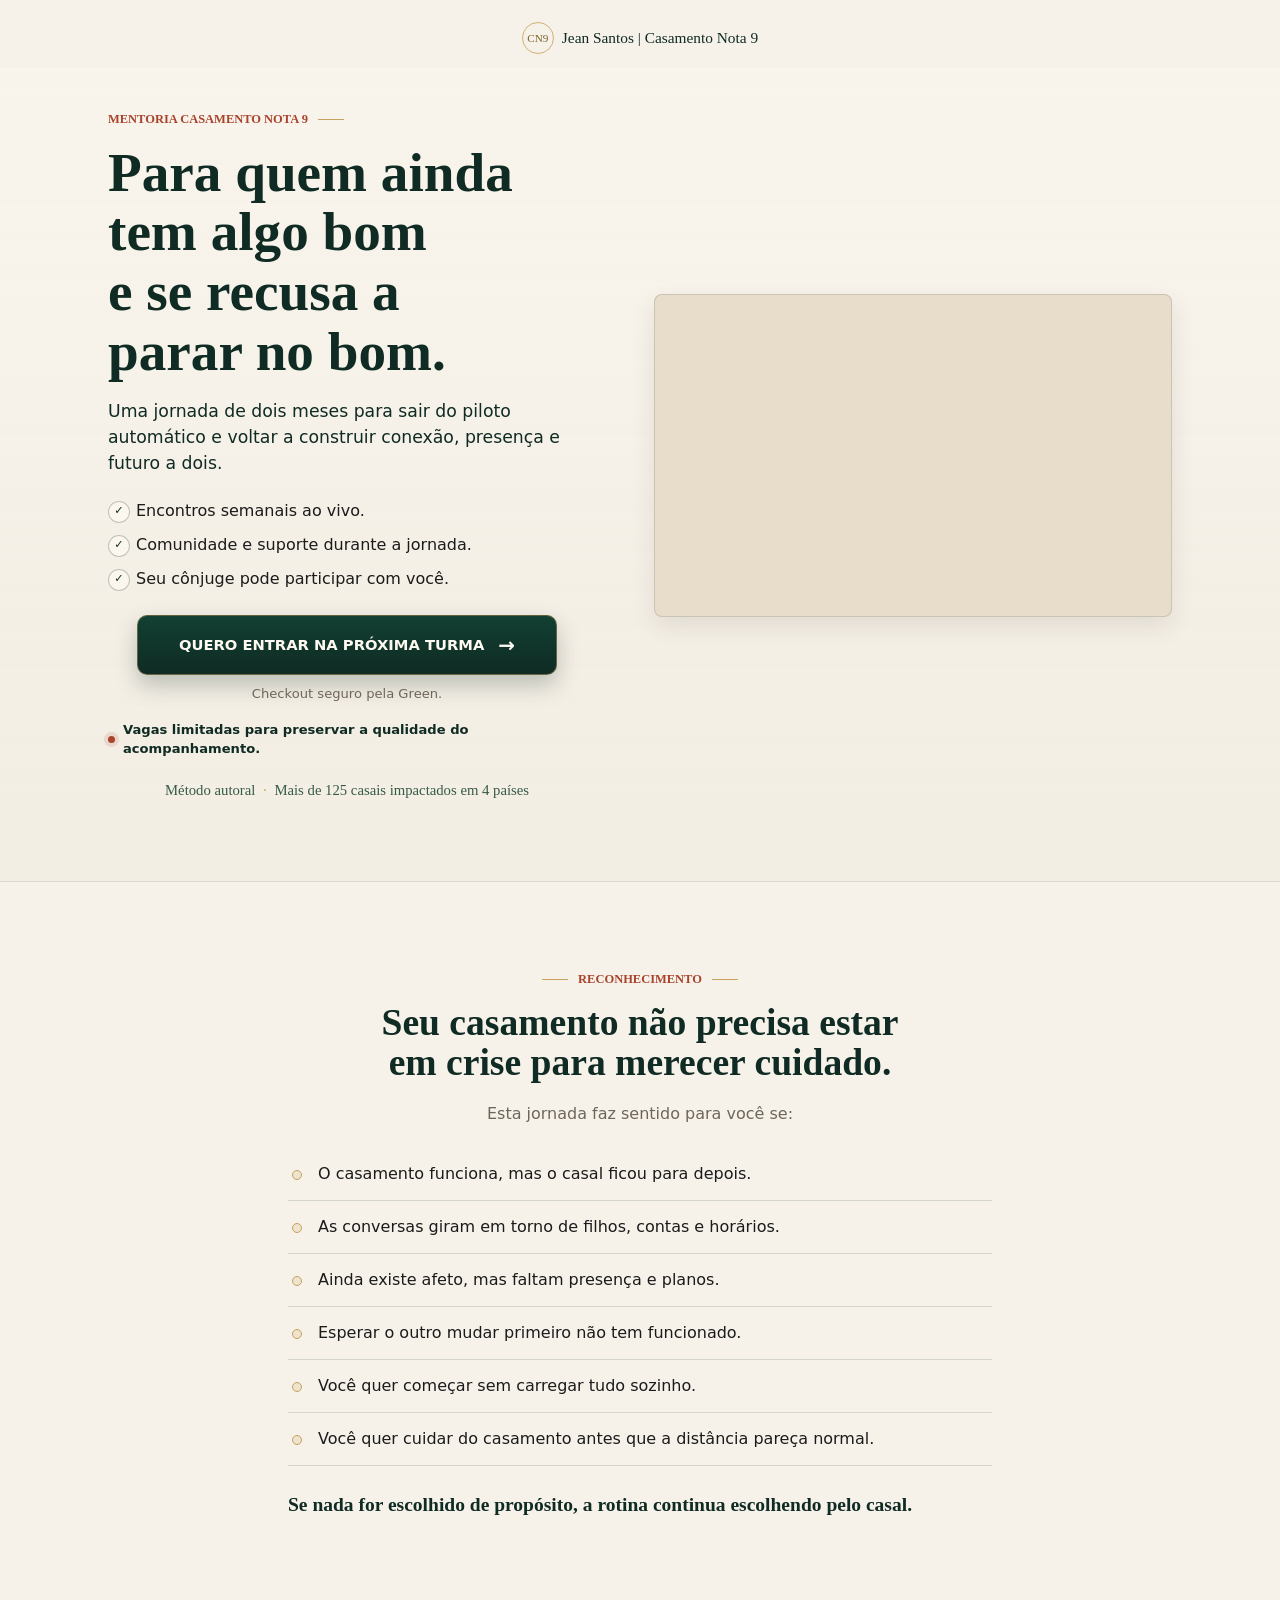
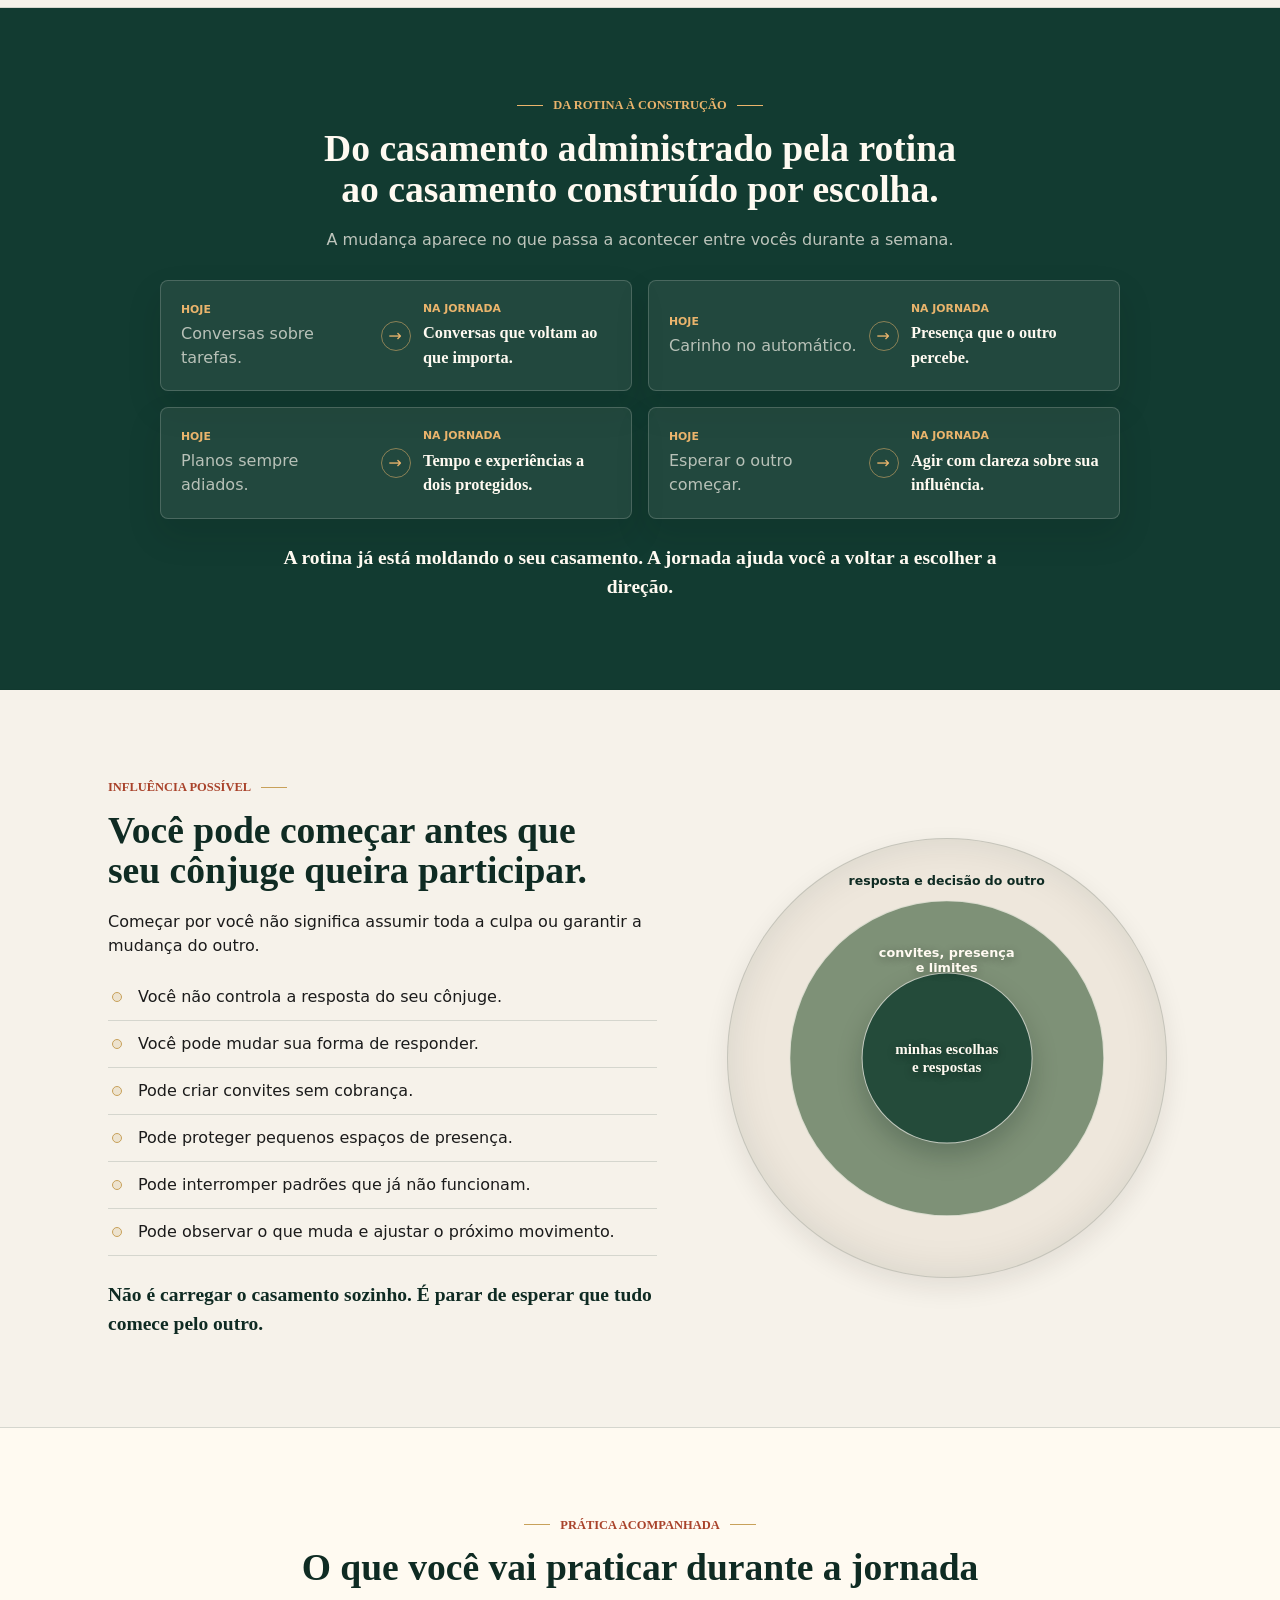
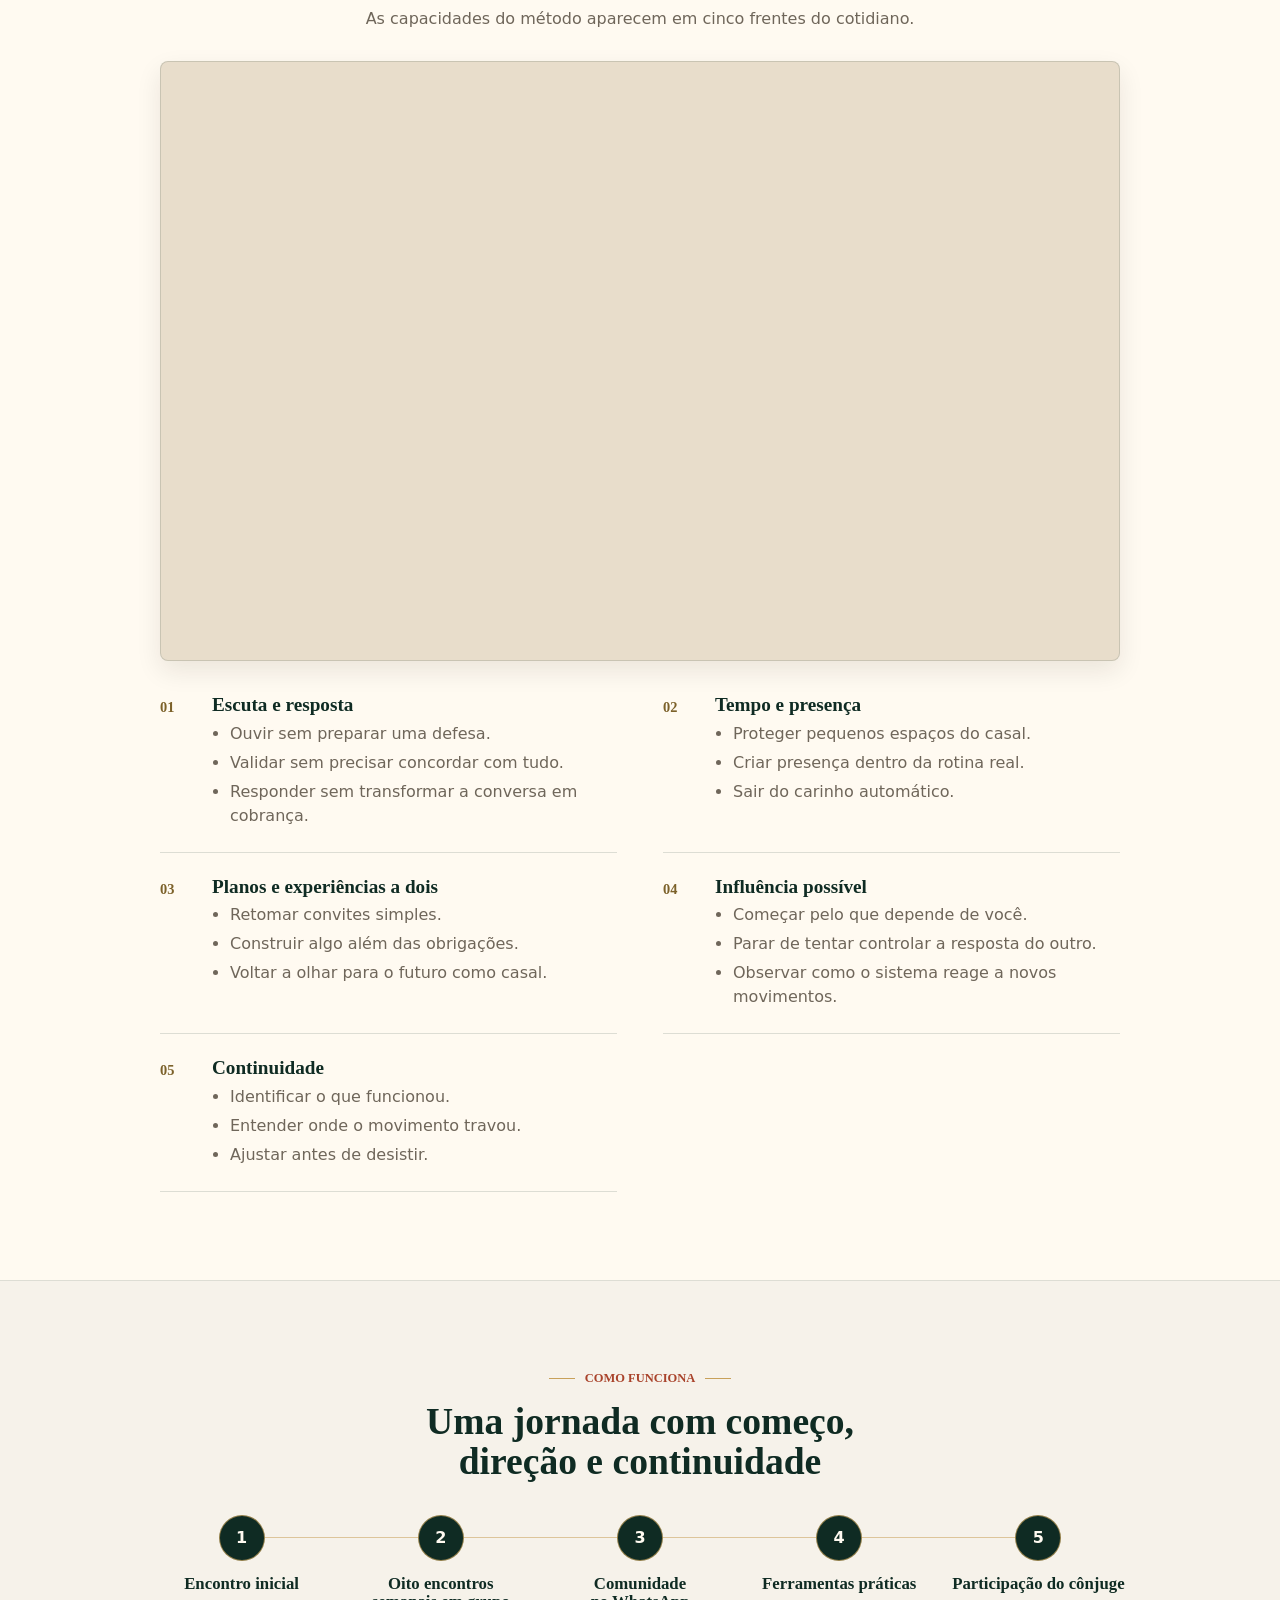
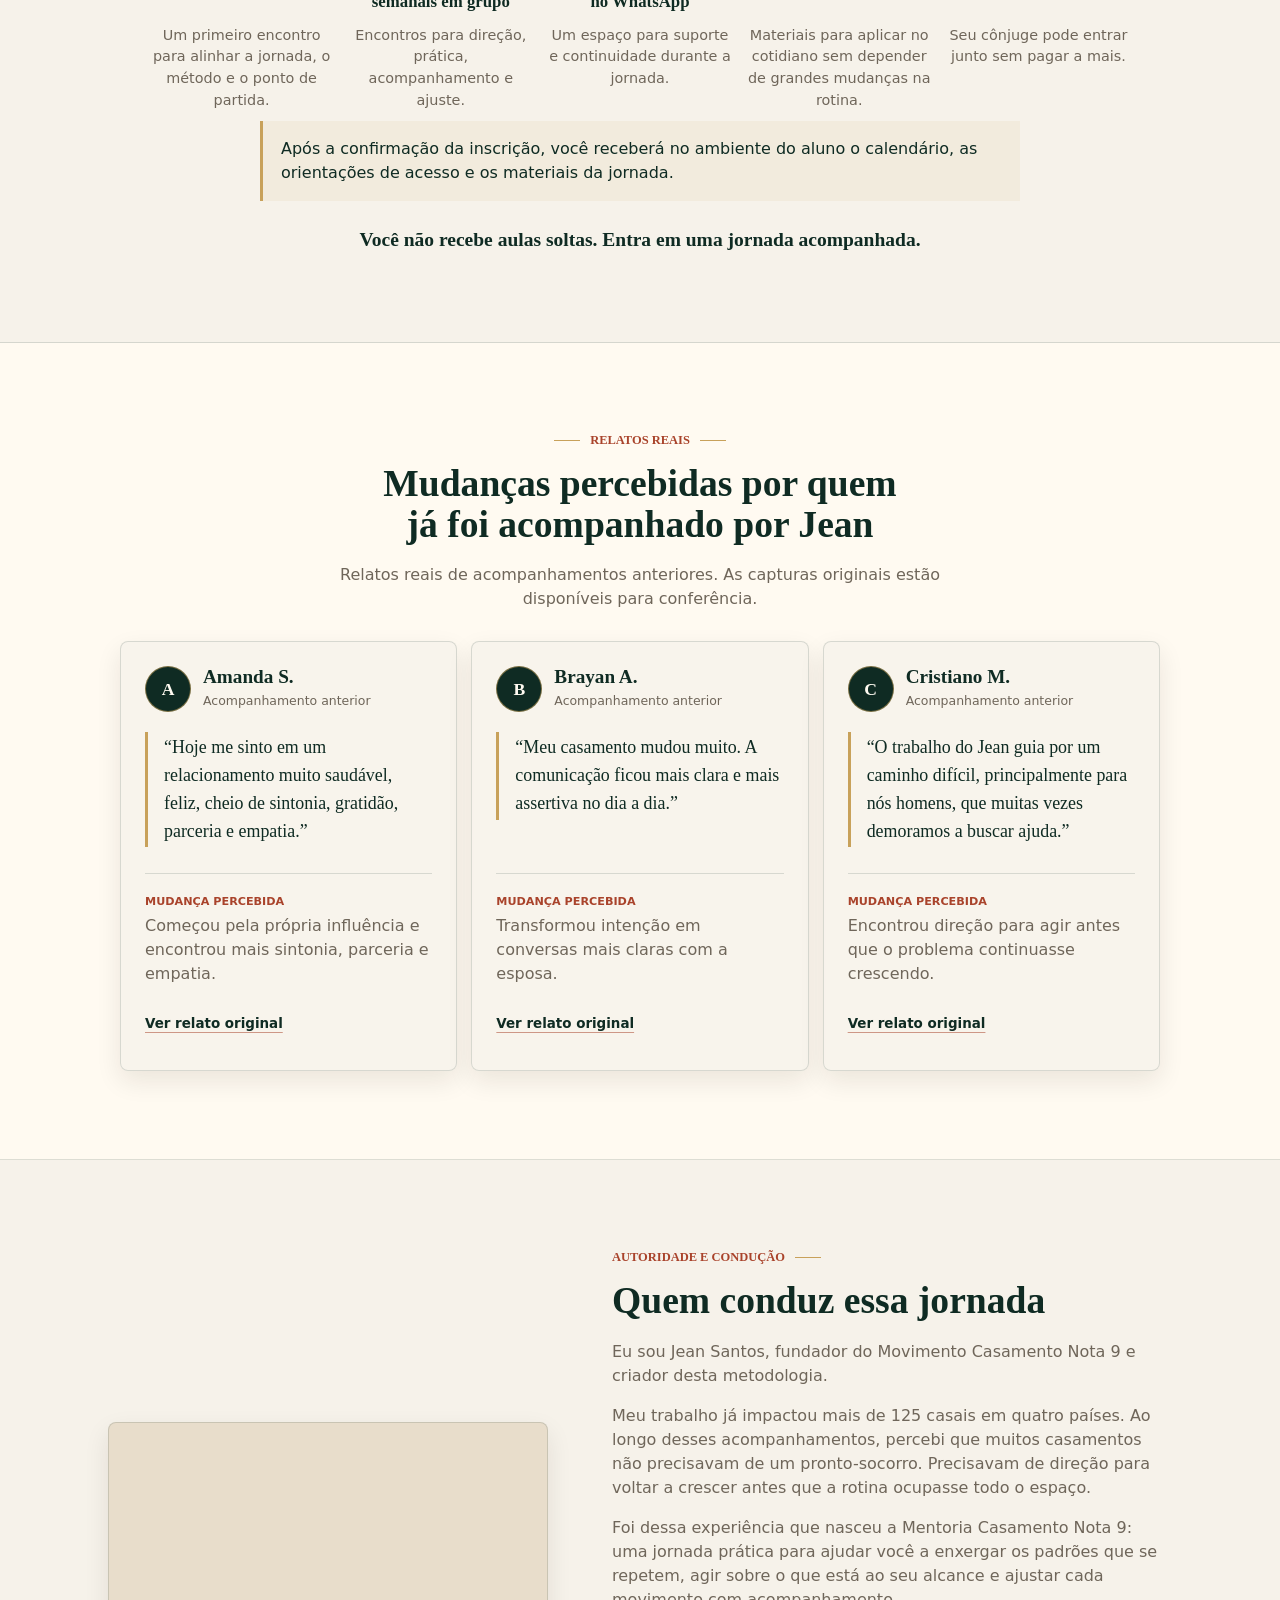
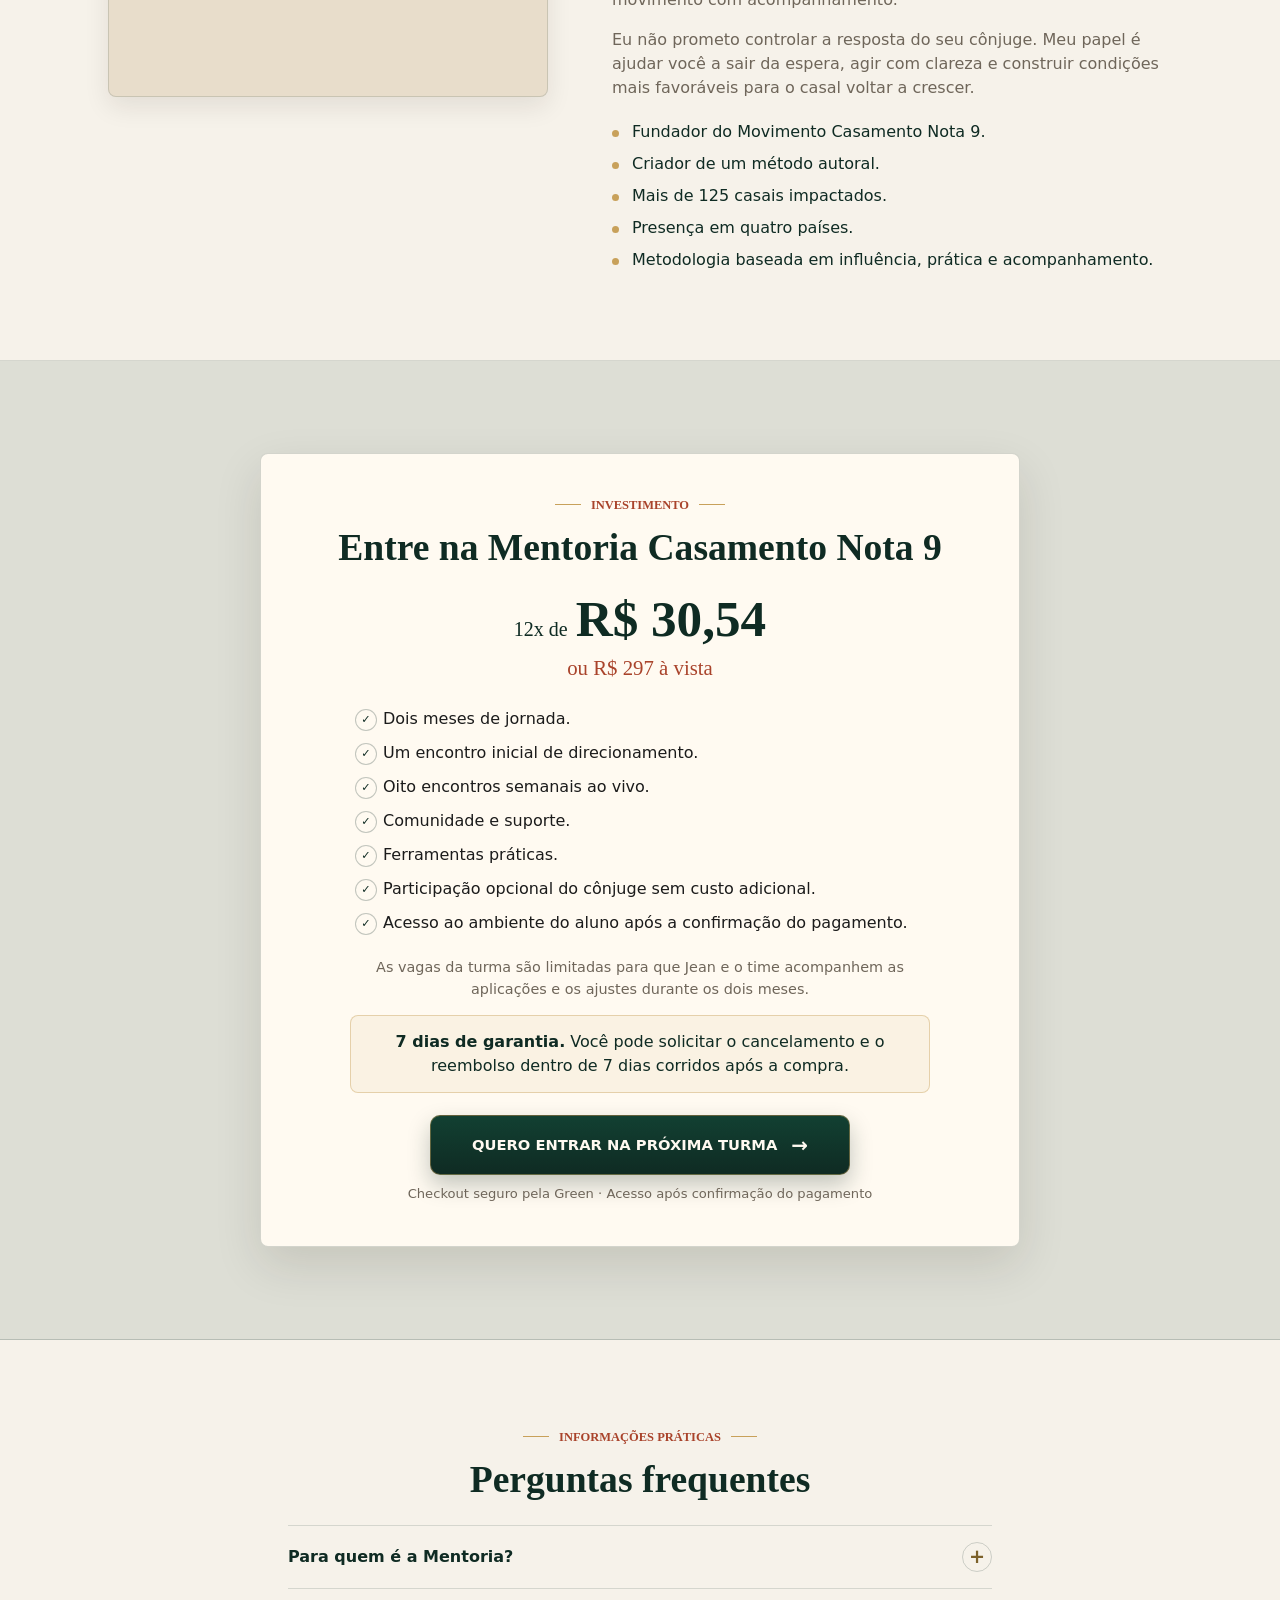
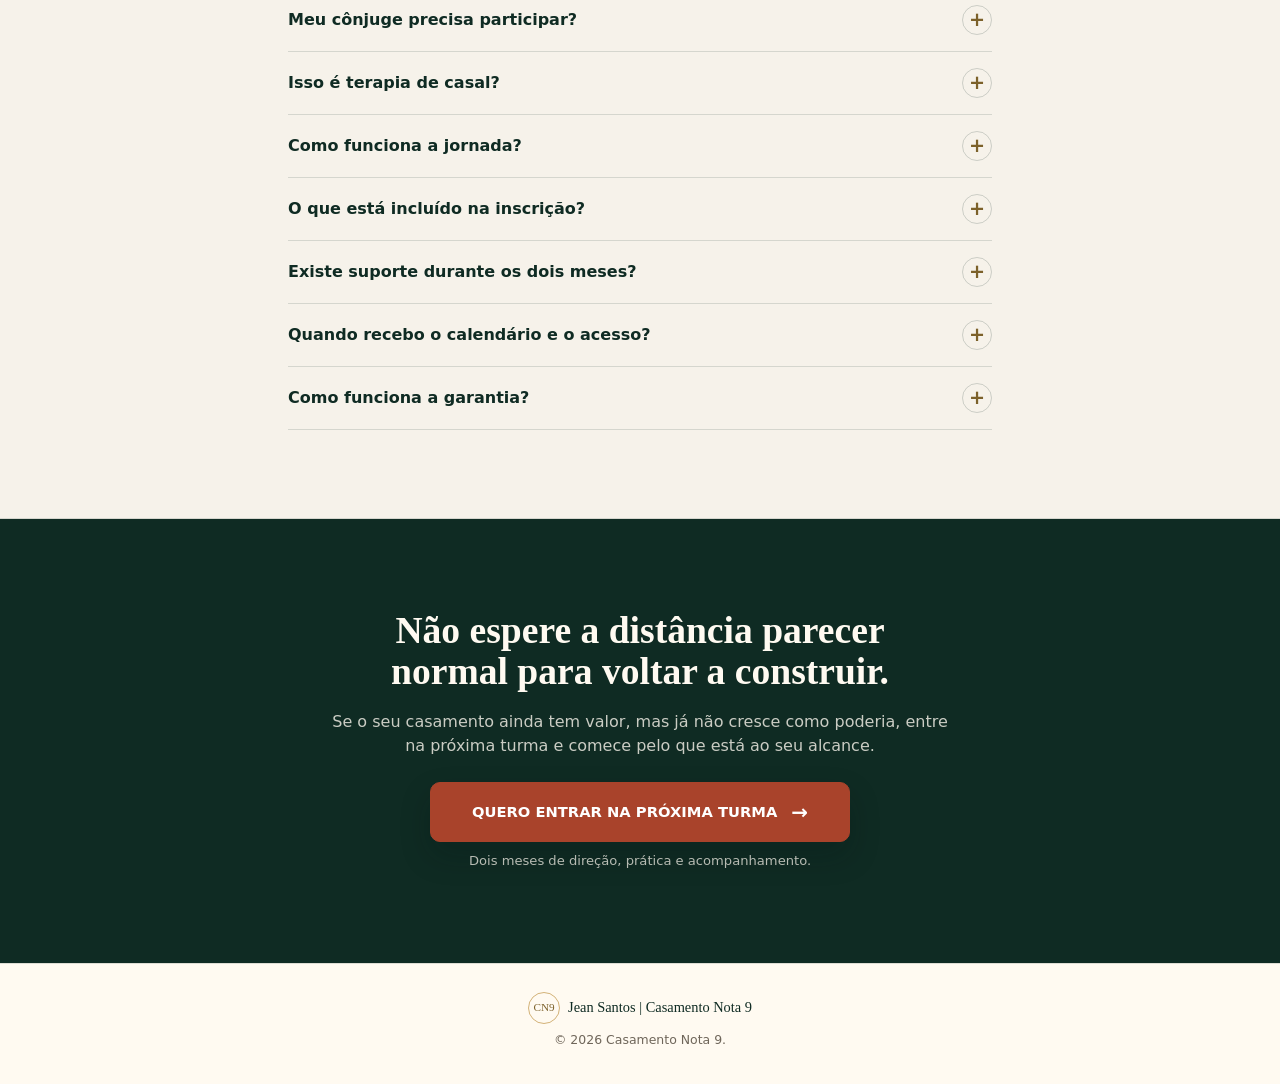
==== mentoria-em-grupo/index.html @ de90171c "feat: publish group mentoring funnel" ====
<!doctype html>
<html lang="pt-BR">
  <head>
    <meta charset="utf-8">
    <meta name="viewport" content="width=device-width, initial-scale=1">
    <meta name="description" content="Uma jornada de dois meses com encontros semanais, comunidade, suporte e ferramentas para casais que se recusam a parar no bom.">
    <meta name="theme-color" content="#f6f2ea">
    <link rel="canonical" href="https://casamentonota9.vercel.app/mentoria-em-grupo">
    <meta property="og:type" content="website">
    <meta property="og:locale" content="pt_BR">
    <meta property="og:site_name" content="Casamento Nota 9">
    <meta property="og:title" content="Mentoria Casamento Nota 9 | Jean Santos">
    <meta property="og:description" content="Uma jornada de dois meses com encontros semanais, comunidade, suporte e ferramentas para casais que se recusam a parar no bom.">
    <meta property="og:url" content="https://casamentonota9.vercel.app/mentoria-em-grupo">
    <meta property="og:image" content="https://casamentonota9.vercel.app/quiz/assets/images/journey-method-desktop.jpg">
    <meta property="og:image:width" content="1280">
    <meta property="og:image:height" content="800">
    <meta property="og:image:alt" content="Casal planejando novos passos para a vida a dois.">
    <title>Mentoria Casamento Nota 9 | Jean Santos</title>
    <link rel="icon" href="/quiz/assets/icons/favicon.svg?v=20260721-1" type="image/svg+xml">
    <link rel="preload" href="/quiz/assets/images/journey-method-mobile.jpg" as="image" media="(max-width: 719px)" fetchpriority="high">
    <link rel="preload" href="/quiz/assets/images/journey-method-desktop.jpg" as="image" media="(min-width: 720px)" fetchpriority="high">
    <link rel="stylesheet" href="/quiz/assets/css/styles.css?v=20260721-1">
    <link rel="stylesheet" href="/mentoria-em-grupo/assets/css/styles.css?v=20260723-1">
  </head>
  <body class="mentoring-page-body">
    <header class="mg-header" aria-label="Identidade Casamento Nota 9">
      <div class="brand-header mg-brand">
        <span class="brand-mark" aria-hidden="true">CN9</span>
        <span>Jean Santos | Casamento Nota 9</span>
      </div>
    </header>

    <main>
      <section class="mg-hero" aria-labelledby="mentoring-title" data-mentoring-section="hero" data-section-order="1">
        <div class="mg-container mg-hero-grid">
          <div class="mg-hero-copy">
            <p class="mg-kicker">Mentoria Casamento Nota 9</p>
            <h1 id="mentoring-title">Para quem ainda tem algo bom e se recusa a parar no bom.</h1>
            <p class="mg-lead">Uma jornada de dois meses para sair do piloto automático e voltar a construir conexão, presença e futuro a dois.</p>
            <ul class="mg-check-list mg-hero-points">
              <li>Encontros semanais ao vivo.</li>
              <li>Comunidade e suporte durante a jornada.</li>
              <li>Seu cônjuge pode participar com você.</li>
            </ul>
            <div class="mg-cta-wrap">
              <a class="button button-primary mg-cta" data-checkout-position="hero" href="https://payfast.greenn.com.br/78038">
                <span>QUERO ENTRAR NA PRÓXIMA TURMA</span>
                <span aria-hidden="true">&rarr;</span>
              </a>
              <p class="mg-microcopy">Checkout seguro pela Green.</p>
            </div>
            <p class="mg-availability"><span aria-hidden="true"></span>Vagas limitadas para preservar a qualidade do acompanhamento.</p>
            <p class="mg-proof-line">Método autoral <span aria-hidden="true">·</span> Mais de 125 casais impactados em 4 países</p>
          </div>

          <picture class="mg-hero-media">
            <source media="(min-width: 720px)" srcset="/quiz/assets/images/journey-method-desktop.jpg">
            <img src="/quiz/assets/images/journey-method-mobile.jpg" alt="Casal planejando novos passos e construindo projetos para a vida a dois." width="800" height="1000" loading="eager" decoding="async" fetchpriority="high">
          </picture>
        </div>
      </section>

      <section class="mg-band" aria-labelledby="recognition-title" data-mentoring-section="reconhecimento" data-section-order="2">
        <div class="mg-container mg-reading-column">
          <p class="mg-kicker">Reconhecimento</p>
          <h2 id="recognition-title">Seu casamento não precisa estar em crise para merecer cuidado.</h2>
          <p class="mg-intro">Esta jornada faz sentido para você se:</p>
          <ul class="mg-editorial-list">
            <li>O casamento funciona, mas o casal ficou para depois.</li>
            <li>As conversas giram em torno de filhos, contas e horários.</li>
            <li>Ainda existe afeto, mas faltam presença e planos.</li>
            <li>Esperar o outro mudar primeiro não tem funcionado.</li>
            <li>Você quer começar sem carregar tudo sozinho.</li>
            <li>Você quer cuidar do casamento antes que a distância pareça normal.</li>
          </ul>
          <p class="mg-closing-line">Se nada for escolhido de propósito, a rotina continua escolhendo pelo casal.</p>
        </div>
      </section>

      <section class="mg-band mg-transformation" aria-labelledby="transformation-title" data-mentoring-section="movimento" data-section-order="3">
        <div class="mg-container">
          <p class="mg-kicker">Da rotina à construção</p>
          <h2 id="transformation-title">Do casamento administrado pela rotina ao casamento construído por escolha.</h2>
          <p class="mg-section-intro">A mudança aparece no que passa a acontecer entre vocês durante a semana.</p>
          <div class="mg-shifts" aria-label="Mudanças trabalhadas durante a mentoria">
            <article class="mg-shift">
              <div class="mg-shift-from"><span>Hoje</span><p>Conversas sobre tarefas.</p></div>
              <span class="mg-shift-arrow" aria-hidden="true">&darr;</span>
              <div class="mg-shift-to"><span>Na jornada</span><p>Conversas que voltam ao que importa.</p></div>
            </article>
            <article class="mg-shift">
              <div class="mg-shift-from"><span>Hoje</span><p>Carinho no automático.</p></div>
              <span class="mg-shift-arrow" aria-hidden="true">&darr;</span>
              <div class="mg-shift-to"><span>Na jornada</span><p>Presença que o outro percebe.</p></div>
            </article>
            <article class="mg-shift">
              <div class="mg-shift-from"><span>Hoje</span><p>Planos sempre adiados.</p></div>
              <span class="mg-shift-arrow" aria-hidden="true">&darr;</span>
              <div class="mg-shift-to"><span>Na jornada</span><p>Tempo e experiências a dois protegidos.</p></div>
            </article>
            <article class="mg-shift">
              <div class="mg-shift-from"><span>Hoje</span><p>Esperar o outro começar.</p></div>
              <span class="mg-shift-arrow" aria-hidden="true">&darr;</span>
              <div class="mg-shift-to"><span>Na jornada</span><p>Agir com clareza sobre sua influência.</p></div>
            </article>
          </div>
          <p class="mg-closing-line mg-centered-line">A rotina já está moldando o seu casamento. A jornada ajuda você a voltar a escolher a direção.</p>
        </div>
      </section>

      <section class="mg-band" aria-labelledby="influence-title" data-mentoring-section="influencia" data-section-order="4">
        <div class="mg-container mg-influence-grid">
          <div class="mg-influence-copy">
            <p class="mg-kicker">Influência possível</p>
            <h2 id="influence-title">Você pode começar antes que seu cônjuge queira participar.</h2>
            <p>Começar por você não significa assumir toda a culpa ou garantir a mudança do outro.</p>
            <ul class="mg-editorial-list mg-compact-list">
              <li>Você não controla a resposta do seu cônjuge.</li>
              <li>Você pode mudar sua forma de responder.</li>
              <li>Pode criar convites sem cobrança.</li>
              <li>Pode proteger pequenos espaços de presença.</li>
              <li>Pode interromper padrões que já não funcionam.</li>
              <li>Pode observar o que muda e ajustar o próximo movimento.</li>
            </ul>
            <p class="mg-closing-line">Não é carregar o casamento sozinho. É parar de esperar que tudo comece pelo outro.</p>
          </div>

          <div class="mg-influence-visual" role="img" aria-label="Diagrama com minhas escolhas e respostas no centro, convites, presença e limites na camada intermediária e resposta e decisão do outro na camada externa.">
            <div class="mg-influence-layer mg-influence-middle" aria-hidden="true"></div>
            <div class="mg-influence-layer mg-influence-inner" aria-hidden="true"></div>
            <span class="mg-influence-label mg-influence-outer">resposta e decisão do outro</span>
            <span class="mg-influence-label mg-influence-mid">convites, presença<br>e limites</span>
            <span class="mg-influence-label mg-influence-center">minhas escolhas<br>e respostas</span>
          </div>
        </div>
      </section>

      <section class="mg-band mg-band-soft" aria-labelledby="practice-title" data-mentoring-section="pratica" data-section-order="5">
        <div class="mg-container">
          <p class="mg-kicker">Prática acompanhada</p>
          <h2 id="practice-title">O que você vai praticar durante a jornada</h2>
          <p class="mg-section-intro">As capacidades do método aparecem em cinco frentes do cotidiano.</p>

          <picture class="mg-wide-media">
            <source media="(min-width: 720px)" srcset="/quiz/assets/images/mentoria-online-desktop.webp">
            <img src="/quiz/assets/images/mentoria-online-mobile.webp" alt="Participante acompanhando uma mentoria online em grupo e fazendo anotações." width="900" height="563" loading="lazy" decoding="async">
          </picture>

          <div class="mg-capabilities">
            <article>
              <span aria-hidden="true">01</span>
              <div>
                <h3>Escuta e resposta</h3>
                <ul>
                  <li>Ouvir sem preparar uma defesa.</li>
                  <li>Validar sem precisar concordar com tudo.</li>
                  <li>Responder sem transformar a conversa em cobrança.</li>
                </ul>
              </div>
            </article>
            <article>
              <span aria-hidden="true">02</span>
              <div>
                <h3>Tempo e presença</h3>
                <ul>
                  <li>Proteger pequenos espaços do casal.</li>
                  <li>Criar presença dentro da rotina real.</li>
                  <li>Sair do carinho automático.</li>
                </ul>
              </div>
            </article>
            <article>
              <span aria-hidden="true">03</span>
              <div>
                <h3>Planos e experiências a dois</h3>
                <ul>
                  <li>Retomar convites simples.</li>
                  <li>Construir algo além das obrigações.</li>
                  <li>Voltar a olhar para o futuro como casal.</li>
                </ul>
              </div>
            </article>
            <article>
              <span aria-hidden="true">04</span>
              <div>
                <h3>Influência possível</h3>
                <ul>
                  <li>Começar pelo que depende de você.</li>
                  <li>Parar de tentar controlar a resposta do outro.</li>
                  <li>Observar como o sistema reage a novos movimentos.</li>
                </ul>
              </div>
            </article>
            <article>
              <span aria-hidden="true">05</span>
              <div>
                <h3>Continuidade</h3>
                <ul>
                  <li>Identificar o que funcionou.</li>
                  <li>Entender onde o movimento travou.</li>
                  <li>Ajustar antes de desistir.</li>
                </ul>
              </div>
            </article>
          </div>
        </div>
      </section>

      <section class="mg-band" aria-labelledby="journey-title" data-mentoring-section="jornada" data-section-order="6">
        <div class="mg-container">
          <p class="mg-kicker">Como funciona</p>
          <h2 id="journey-title">Uma jornada com começo, direção e continuidade</h2>
          <div class="mg-timeline">
            <article>
              <span>1</span>
              <div><h3>Encontro inicial</h3><p>Um primeiro encontro para alinhar a jornada, o método e o ponto de partida.</p></div>
            </article>
            <article>
              <span>2</span>
              <div><h3>Oito encontros semanais em grupo</h3><p>Encontros para direção, prática, acompanhamento e ajuste.</p></div>
            </article>
            <article>
              <span>3</span>
              <div><h3>Comunidade no WhatsApp</h3><p>Um espaço para suporte e continuidade durante a jornada.</p></div>
            </article>
            <article>
              <span>4</span>
              <div><h3>Ferramentas práticas</h3><p>Materiais para aplicar no cotidiano sem depender de grandes mudanças na rotina.</p></div>
            </article>
            <article>
              <span>5</span>
              <div><h3>Participação do cônjuge</h3><p>Seu cônjuge pode entrar junto sem pagar a mais.</p></div>
            </article>
          </div>
          <p class="mg-operational-note">Após a confirmação da inscrição, você receberá no ambiente do aluno o calendário, as orientações de acesso e os materiais da jornada.</p>
          <p class="mg-closing-line mg-centered-line">Você não recebe aulas soltas. Entra em uma jornada acompanhada.</p>
        </div>
      </section>

      <section class="mg-band mg-band-soft" aria-labelledby="testimonials-title" data-mentoring-section="relatos" data-section-order="7">
        <div class="mg-container">
          <p class="mg-kicker">Relatos reais</p>
          <h2 id="testimonials-title">Mudanças percebidas por quem já foi acompanhado por Jean</h2>
          <p class="mg-section-intro">Relatos reais de acompanhamentos anteriores. As capturas originais estão disponíveis para conferência.</p>

          <div class="mg-testimonial-carousel">
            <div class="mg-testimonials" id="testimonial-track" tabindex="0" role="region" aria-label="Relatos reais de acompanhamentos anteriores">
              <article data-testimonial-id="amanda">
                <header>
                  <span class="mg-testimonial-avatar" aria-hidden="true">A</span>
                  <div><h3>Amanda S.</h3><span>Acompanhamento anterior</span></div>
                </header>
                <blockquote>“Hoje me sinto em um relacionamento muito saudável, feliz, cheio de sintonia, gratidão, parceria e empatia.”</blockquote>
                <p class="mg-testimonial-result"><span>Mudança percebida</span>Começou pela própria influência e encontrou mais sintonia, parceria e empatia.</p>
                <button class="mg-proof-trigger" type="button" data-proof-person="Amanda S." data-proof-src="/mentoria-em-grupo/assets/images/provas/amanda-depoimento-sem-borda.png" data-proof-mode="amanda">Ver relato original</button>
              </article>

              <article data-testimonial-id="brayan">
                <header>
                  <span class="mg-testimonial-avatar" aria-hidden="true">B</span>
                  <div><h3>Brayan A.</h3><span>Acompanhamento anterior</span></div>
                </header>
                <blockquote>“Meu casamento mudou muito. A comunicação ficou mais clara e mais assertiva no dia a dia.”</blockquote>
                <p class="mg-testimonial-result"><span>Mudança percebida</span>Transformou intenção em conversas mais claras com a esposa.</p>
                <button class="mg-proof-trigger" type="button" data-proof-person="Brayan A." data-proof-src="/mentoria-em-grupo/assets/images/provas/brayan-depoimento.png">Ver relato original</button>
              </article>

              <article data-testimonial-id="cristiano">
                <header>
                  <span class="mg-testimonial-avatar" aria-hidden="true">C</span>
                  <div><h3>Cristiano M.</h3><span>Acompanhamento anterior</span></div>
                </header>
                <blockquote>“O trabalho do Jean guia por um caminho difícil, principalmente para nós homens, que muitas vezes demoramos a buscar ajuda.”</blockquote>
                <p class="mg-testimonial-result"><span>Mudança percebida</span>Encontrou direção para agir antes que o problema continuasse crescendo.</p>
                <button class="mg-proof-trigger" type="button" data-proof-person="Cristiano M." data-proof-src="/mentoria-em-grupo/assets/images/provas/cristiano-depoimento.png">Ver relato original</button>
              </article>
            </div>
            <div class="mg-carousel-controls" aria-label="Navegação dos relatos">
              <button type="button" data-carousel-prev aria-label="Ver relato anterior" title="Relato anterior">&larr;</button>
              <span class="mg-carousel-status" aria-live="polite">1 de 3</span>
              <button type="button" data-carousel-next aria-label="Ver próximo relato" title="Próximo relato">&rarr;</button>
            </div>
          </div>
        </div>
      </section>

      <section class="mg-band" aria-labelledby="authority-title" data-mentoring-section="autoridade" data-section-order="8">
        <div class="mg-container mg-authority-grid">
          <picture class="mg-authority-media">
            <source media="(min-width: 720px)" srcset="/quiz/assets/images/jean-mentoria-desktop.webp">
            <img src="/quiz/assets/images/jean-mentoria-mobile.webp" alt="Jean Santos conduzindo uma mentoria online." width="900" height="563" loading="lazy" decoding="async">
          </picture>
          <div>
            <p class="mg-kicker">Autoridade e condução</p>
            <h2 id="authority-title">Quem conduz essa jornada</h2>
            <p>Eu sou Jean Santos, fundador do Movimento Casamento Nota 9 e criador desta metodologia.</p>
            <p>Meu trabalho já impactou mais de 125 casais em quatro países. Ao longo desses acompanhamentos, percebi que muitos casamentos não precisavam de um pronto-socorro. Precisavam de direção para voltar a crescer antes que a rotina ocupasse todo o espaço.</p>
            <p>Foi dessa experiência que nasceu a Mentoria Casamento Nota 9: uma jornada prática para ajudar você a enxergar os padrões que se repetem, agir sobre o que está ao seu alcance e ajustar cada movimento com acompanhamento.</p>
            <p>Eu não prometo controlar a resposta do seu cônjuge. Meu papel é ajudar você a sair da espera, agir com clareza e construir condições mais favoráveis para o casal voltar a crescer.</p>
            <ul class="mg-trust-list">
              <li>Fundador do Movimento Casamento Nota 9.</li>
              <li>Criador de um método autoral.</li>
              <li>Mais de 125 casais impactados.</li>
              <li>Presença em quatro países.</li>
              <li>Metodologia baseada em influência, prática e acompanhamento.</li>
            </ul>
          </div>
        </div>
      </section>

      <section class="mg-offer-section" aria-labelledby="offer-title" data-mentoring-section="investimento" data-section-order="9">
        <div class="mg-container">
          <div class="mg-offer-card">
            <p class="mg-kicker">Investimento</p>
            <h2 id="offer-title">Entre na Mentoria Casamento Nota 9</h2>
            <div class="mg-price" aria-label="12 parcelas de 30 reais e 54 centavos, ou 297 reais à vista">
              <p><span>12x de</span> <strong>R$ 30,54</strong></p>
              <p>ou R$ 297 à vista</p>
            </div>
            <ul class="mg-check-list mg-included-list">
              <li>Dois meses de jornada.</li>
              <li>Um encontro inicial de direcionamento.</li>
              <li>Oito encontros semanais ao vivo.</li>
              <li>Comunidade e suporte.</li>
              <li>Ferramentas práticas.</li>
              <li>Participação opcional do cônjuge sem custo adicional.</li>
              <li>Acesso ao ambiente do aluno após a confirmação do pagamento.</li>
            </ul>
            <p class="mg-capacity">As vagas da turma são limitadas para que Jean e o time acompanhem as aplicações e os ajustes durante os dois meses.</p>
            <p class="mg-guarantee"><strong>7 dias de garantia.</strong> Você pode solicitar o cancelamento e o reembolso dentro de 7 dias corridos após a compra.</p>
            <div class="mg-cta-wrap">
              <a class="button button-primary mg-cta" data-checkout-position="price_block" href="https://payfast.greenn.com.br/78038">
                <span>QUERO ENTRAR NA PRÓXIMA TURMA</span>
                <span aria-hidden="true">&rarr;</span>
              </a>
              <p class="mg-microcopy">Checkout seguro pela Green <span aria-hidden="true">·</span> Acesso após confirmação do pagamento</p>
            </div>
          </div>
        </div>
      </section>

      <section class="mg-band mg-faq" aria-labelledby="faq-title" data-mentoring-section="faq" data-section-order="10">
        <div class="mg-container mg-reading-column">
          <p class="mg-kicker">Informações práticas</p>
          <h2 id="faq-title">Perguntas frequentes</h2>
          <div class="mg-faq-list">
            <details data-question-id="para-quem-e">
              <summary>Para quem é a Mentoria?</summary>
              <p>Para quem ainda reconhece valor no casamento, percebe que a rotina ocupou espaço demais e quer voltar a construir antes que a distância pareça normal.</p>
            </details>
            <details data-question-id="conjuge-participar">
              <summary>Meu cônjuge precisa participar?</summary>
              <p>Não. Você pode começar pelo que está sob sua influência. Se seu cônjuge quiser participar, poderá entrar sem custo adicional.</p>
            </details>
            <details data-question-id="terapia-de-casal">
              <summary>Isso é terapia de casal?</summary>
              <p>Não. É uma mentoria educacional e prática, com direção, aplicação no cotidiano e acompanhamento em grupo.</p>
            </details>
            <details data-question-id="como-funcionam-encontros">
              <summary>Como funciona a jornada?</summary>
              <p>São dois meses, com um encontro inicial de direcionamento, oito encontros semanais em grupo, comunidade no WhatsApp, suporte e ferramentas práticas.</p>
            </details>
            <details data-question-id="o-que-esta-incluido">
              <summary>O que está incluído na inscrição?</summary>
              <p>O encontro inicial, os oito encontros ao vivo, a comunidade, o suporte, as ferramentas práticas e a participação opcional do cônjuge sem custo adicional.</p>
            </details>
            <details data-question-id="suporte">
              <summary>Existe suporte durante os dois meses?</summary>
              <p>Sim. Você terá comunidade e suporte do time pelo WhatsApp durante a jornada.</p>
            </details>
            <details data-question-id="quando-recebo-acesso">
              <summary>Quando recebo o calendário e o acesso?</summary>
              <p>Após a confirmação do pagamento, você receberá as orientações de acesso. O calendário e os materiais estarão disponíveis no ambiente do aluno.</p>
            </details>
            <details data-question-id="garantia">
              <summary>Como funciona a garantia?</summary>
              <p>Você pode solicitar o cancelamento e o reembolso dentro de 7 dias corridos após a compra.</p>
            </details>
          </div>
        </div>
      </section>

      <section class="mg-final" aria-labelledby="final-title" data-mentoring-section="cta_final" data-section-order="11">
        <div class="mg-container mg-reading-column">
          <h2 id="final-title">Não espere a distância parecer normal para voltar a construir.</h2>
          <p>Se o seu casamento ainda tem valor, mas já não cresce como poderia, entre na próxima turma e comece pelo que está ao seu alcance.</p>
          <div class="mg-cta-wrap">
            <a class="button button-primary mg-cta" data-checkout-position="final_cta" href="https://payfast.greenn.com.br/78038">
              <span>QUERO ENTRAR NA PRÓXIMA TURMA</span>
              <span aria-hidden="true">&rarr;</span>
            </a>
            <p class="mg-microcopy">Dois meses de direção, prática e acompanhamento.</p>
          </div>
        </div>
      </section>
    </main>

    <dialog class="mg-proof-dialog" id="testimonial-proof-dialog" aria-labelledby="testimonial-proof-title">
      <div class="mg-proof-dialog-panel">
        <button class="mg-proof-dialog-close" type="button" aria-label="Fechar relato original" title="Fechar">&times;</button>
        <p class="mg-kicker">Relato verificado</p>
        <h2 id="testimonial-proof-title">Relato original</h2>
        <p class="mg-proof-dialog-person" id="testimonial-proof-person"></p>
        <figure class="mg-proof-dialog-figure">
          <div class="mg-proof-dialog-media">
            <img id="testimonial-proof-image" alt="">
          </div>
          <figcaption>Captura original autorizada.</figcaption>
        </figure>
      </div>
    </dialog>

    <footer class="mg-footer">
      <div class="mg-footer-brand">
        <span class="brand-mark" aria-hidden="true">CN9</span>
        <span>Jean Santos | Casamento Nota 9</span>
      </div>
      <p>&copy; <span id="copyright-year">2026</span> Casamento Nota 9.</p>
    </footer>

    <script src="/mentoria-em-grupo/assets/js/config.js?v=20260722-1" defer></script>
    <script src="/quiz/assets/js/tracking.js?v=20260723-1" defer></script>
    <script src="/mentoria-em-grupo/assets/js/app.js?v=20260723-2" defer></script>
  </body>
</html>
---- quiz/assets/css/styles.css ----
:root {
  --marfim: #f6f2ea;
  --marfim-2: #fffaf1;
  --areia: #e8ddcb;
  --areia-2: #d7c8ae;
  --verde: #0f2b23;
  --verde-2: #365a48;
  --terracota: #c65a3a;
  --ouro: #c8a15a;
  --azul: #2f5ba8;
  --grafite: #1b1b1b;
  --muted: #6f665a;
  --line: rgba(15, 43, 35, 0.14);
  --shadow: 0 18px 48px rgba(31, 24, 12, 0.12);
  --soft-shadow: 0 10px 26px rgba(31, 24, 12, 0.09);
  --radius: 16px;
  --radius-sm: 8px;
  --serif: Georgia, "Times New Roman", serif;
  --sans: Inter, system-ui, -apple-system, BlinkMacSystemFont, "Segoe UI", sans-serif;
  --panel-inline: 20px;
  --panel-block-start: 24px;
  --panel-block-end: 20px;
}

* {
  box-sizing: border-box;
}

html {
  background: var(--marfim);
  color: var(--grafite);
  overflow-x: hidden;
}

body {
  min-width: 320px;
  margin: 0;
  font-family: var(--sans);
  font-size: 16px;
  line-height: 1.5;
  letter-spacing: 0;
  color: var(--grafite);
  background:
    linear-gradient(110deg, rgba(15, 43, 35, 0.06), transparent 32%),
    linear-gradient(250deg, rgba(198, 90, 58, 0.06), transparent 38%),
    var(--marfim);
}

body::before {
  position: fixed;
  inset: 0;
  z-index: -1;
  pointer-events: none;
  content: "";
  background-image:
    linear-gradient(rgba(15, 43, 35, 0.025) 1px, transparent 1px),
    linear-gradient(90deg, rgba(15, 43, 35, 0.025) 1px, transparent 1px);
  background-size: 28px 28px;
  mask-image: linear-gradient(to bottom, rgba(0, 0, 0, 0.55), transparent 72%);
}

img {
  display: block;
  max-width: 100%;
}

a {
  color: inherit;
  text-decoration-color: rgba(198, 90, 58, 0.5);
  text-underline-offset: 0.2em;
}

button,
input {
  font: inherit;
}

button {
  cursor: pointer;
}

h1,
h2,
h3,
p {
  margin-top: 0;
}

h1,
h2,
h3 {
  font-family: var(--serif);
  color: var(--verde);
  font-weight: 600;
  line-height: 1.08;
  letter-spacing: 0;
}

h1 {
  font-size: 2.35rem;
}

h2 {
  font-size: 1.9rem;
}

h3 {
  font-size: 1.22rem;
}

.quiz-shell,
.result-shell {
  width: 100%;
  min-height: 100svh;
  display: flex;
  flex-direction: column;
  align-items: center;
  justify-content: center;
  gap: 12px;
  padding: 18px;
}

.quiz-card,
.result-page {
  width: min(100%, 440px);
  position: relative;
  overflow: hidden;
  border: 1px solid var(--line);
  border-radius: 28px;
  background:
    linear-gradient(180deg, rgba(255, 250, 241, 0.94), rgba(246, 242, 234, 0.96)),
    var(--marfim);
  box-shadow: var(--shadow);
}

.quiz-card {
  min-height: calc(100svh - 136px);
  display: flex;
  flex-direction: column;
}

.result-page {
  width: min(100%, 760px);
  overflow: hidden;
}

.brand-header {
  width: min(100%, 440px);
  display: flex;
  align-items: center;
  justify-content: center;
  gap: 8px;
  padding: 0 4px;
  color: var(--verde);
  font-family: var(--serif);
  font-size: 0.86rem;
  text-align: center;
}

.result-shell > .brand-header {
  width: min(100%, 760px);
}

.brand-mark {
  width: 32px;
  height: 32px;
  display: inline-grid;
  flex: 0 0 32px;
  place-items: center;
  border: 1px solid rgba(200, 161, 90, 0.8);
  border-radius: 50%;
  color: var(--ouro);
  font-size: 0.7rem;
  font-family: var(--serif);
}

.eyebrow {
  display: inline-flex;
  align-items: center;
  justify-content: center;
  gap: 8px;
  margin: 0 auto 14px;
  color: var(--terracota);
  font-family: var(--serif);
  font-size: 0.78rem;
  text-transform: uppercase;
  letter-spacing: 0;
}

.eyebrow::before,
.eyebrow::after {
  width: 28px;
  height: 1px;
  content: "";
  background: var(--ouro);
}

.intro-hero,
.instruction-panel,
.question-panel,
.interstitial-panel,
.processing-panel,
.lead-panel {
  width: 100%;
  flex: 1;
  display: flex;
  flex-direction: column;
  padding: var(--panel-block-start) var(--panel-inline) var(--panel-block-end);
}

.intro-hero {
  justify-content: flex-start;
  text-align: center;
}

.intro-hero h1 {
  font-size: 2.2rem;
}

.intro-main {
  margin-bottom: 18px;
  color: var(--verde);
  font-size: 1.06rem;
}

.support-text,
.microcopy,
.privacy-note,
.context-note,
.quiet-line {
  color: var(--muted);
  font-size: 0.92rem;
}

.intro-visual {
  width: 100%;
  height: clamp(180px, 50vw, 220px);
  display: block;
  overflow: hidden;
  margin: 6px 0 18px;
  border: 1px solid rgba(15, 43, 35, 0.14);
  border-radius: var(--radius);
  background: var(--areia);
  box-shadow: var(--soft-shadow);
}

.intro-visual img {
  width: 100%;
  height: 100%;
  object-fit: cover;
  object-position: center 48%;
}

.button {
  min-height: 54px;
  width: 100%;
  display: inline-flex;
  align-items: center;
  justify-content: center;
  gap: 12px;
  border-radius: 10px;
  border: 1px solid transparent;
  padding: 14px 18px;
  font-weight: 650;
  text-align: center;
  text-decoration: none;
  transition: transform 160ms ease, box-shadow 160ms ease, background 160ms ease, border-color 160ms ease;
}

.button:hover {
  transform: translateY(-1px);
}

.button:focus-visible,
.answer-option:focus-visible,
.back-button:focus-visible,
summary:focus-visible,
input:focus-visible {
  outline: 3px solid rgba(47, 91, 168, 0.24);
  outline-offset: 3px;
}

.button-primary {
  color: var(--marfim-2);
  background: linear-gradient(180deg, #124032, var(--verde));
  border-color: rgba(200, 161, 90, 0.45);
  box-shadow: 0 10px 22px rgba(15, 43, 35, 0.25);
}

.button-primary:disabled {
  cursor: not-allowed;
  opacity: 0.48;
  transform: none;
  box-shadow: none;
}

.button-secondary {
  color: var(--verde);
  background: rgba(255, 250, 241, 0.76);
  border-color: rgba(15, 43, 35, 0.34);
}

.button.loading {
  pointer-events: none;
  opacity: 0.7;
}

.mini-footer {
  width: min(100%, 440px);
  padding: 2px 16px 0;
  text-align: center;
}

.mini-footer p {
  margin-bottom: 4px;
  color: var(--muted);
  font-size: 0.74rem;
}

.mini-footer nav {
  display: inline-flex;
  flex-wrap: wrap;
  justify-content: center;
  gap: 8px;
  color: var(--verde);
  font-size: 0.76rem;
}

.result-shell > .mini-footer {
  width: min(100%, 760px);
}

.result-shell {
  justify-content: flex-start;
}

.instruction-panel {
  justify-content: flex-start;
  text-align: center;
}

.instruction-panel > p {
  color: var(--verde);
}

.instruction-notes {
  display: flex;
  flex-wrap: wrap;
  justify-content: center;
  gap: 6px 0;
  margin: 18px 0 22px;
  color: var(--muted) !important;
  font-size: 0.84rem;
}

.instruction-notes span + span::before {
  margin: 0 8px;
  color: var(--ouro);
  content: "·";
}

.question-panel {
  justify-content: flex-start;
}

.progress-row {
  display: grid;
  gap: 8px;
  margin-bottom: 18px;
}

.progress-pill {
  color: var(--muted);
  font-size: 0.82rem;
  font-weight: 700;
}

.progress-track {
  width: 100%;
  height: 7px;
  overflow: hidden;
  border: 1px solid rgba(15, 43, 35, 0.12);
  border-radius: 999px;
  background: rgba(232, 221, 203, 0.78);
}

.progress-track span {
  display: block;
  height: 100%;
  border-radius: inherit;
  background: var(--verde);
  transition: width 220ms ease;
}

.question-panel h1 {
  margin-bottom: 22px;
  font-size: 2.05rem;
}

.answers {
  display: grid;
  gap: 12px;
}

.answer-option {
  width: 100%;
  min-height: 66px;
  display: grid;
  grid-template-columns: 38px 1fr 26px;
  gap: 12px;
  align-items: center;
  border: 1px solid rgba(15, 43, 35, 0.15);
  border-radius: var(--radius-sm);
  padding: 12px;
  text-align: left;
  color: var(--grafite);
  background: rgba(255, 250, 241, 0.72);
  transition: border-color 160ms ease, background 160ms ease, transform 160ms ease;
}

.answer-option:hover {
  border-color: rgba(15, 43, 35, 0.35);
  transform: translateY(-1px);
}

.answer-option.selected {
  border-color: var(--verde);
  background: rgba(54, 90, 72, 0.11);
}

.answer-letter,
.answer-check {
  width: 34px;
  height: 34px;
  display: inline-grid;
  place-items: center;
  border: 1px solid var(--line);
  border-radius: 50%;
  color: var(--verde);
  background: rgba(255, 250, 241, 0.8);
  font-weight: 700;
}

.answer-option.selected .answer-letter,
.answer-option.selected .answer-check {
  color: var(--marfim-2);
  background: var(--verde);
}

.answer-check {
  opacity: 0;
  transform: scale(0.85);
}

.answer-option.selected .answer-check {
  opacity: 1;
  transform: scale(1);
}

.back-button {
  width: max-content;
  display: inline-flex;
  align-self: flex-start;
  align-items: center;
  gap: 8px;
  margin-top: 18px;
  border: 0;
  padding: 10px 0;
  color: var(--verde);
  background: transparent;
}

.interstitial-panel {
  justify-content: flex-start;
  text-align: center;
}

.processing-panel {
  justify-content: center;
  text-align: center;
}

.interstitial-panel h1 {
  font-size: 2.2rem;
}

.interstitial-panel > p {
  color: var(--verde);
}

.interstitial-panel .back-button {
  align-self: flex-start;
}

.scene-visual {
  display: block;
  aspect-ratio: 4 / 3;
  overflow: hidden;
  margin: 22px 0;
  border: 1px solid rgba(15, 43, 35, 0.12);
  border-radius: var(--radius);
  background: var(--areia);
  box-shadow: var(--soft-shadow);
}

.scene-visual img {
  width: 100%;
  height: 100%;
  object-fit: cover;
}

.processing-mark {
  display: flex;
  justify-content: center;
  gap: 8px;
  margin-bottom: 22px;
}

.processing-mark span {
  width: 12px;
  height: 12px;
  border-radius: 50%;
  background: var(--verde);
  animation: pulse 900ms ease-in-out infinite;
}

.processing-mark span:nth-child(2) {
  animation-delay: 120ms;
  background: var(--ouro);
}

.processing-mark span:nth-child(3) {
  animation-delay: 240ms;
  background: var(--terracota);
}

.processing-bar {
  height: 8px;
  overflow: hidden;
  margin-top: 22px;
  border-radius: 999px;
  background: var(--areia);
}

.processing-bar span {
  display: block;
  width: 44%;
  height: 100%;
  border-radius: inherit;
  background: var(--verde);
  animation: loading 1500ms ease-in-out infinite;
}

@keyframes pulse {
  0%,
  100% {
    transform: translateY(0);
    opacity: 0.45;
  }
  50% {
    transform: translateY(-5px);
    opacity: 1;
  }
}

@keyframes loading {
  0% {
    transform: translateX(-100%);
  }
  100% {
    transform: translateX(240%);
  }
}

.lead-panel {
  text-align: center;
}

.lead-panel h1 {
  font-size: 2.3rem;
}

.authority-layout {
  display: grid;
  gap: 16px;
  align-items: start;
  margin: 18px 0;
}

.jean-photo {
  width: 100%;
  justify-self: center;
  overflow: hidden;
  aspect-ratio: 8 / 5;
  border: 1px solid rgba(15, 43, 35, 0.12);
  border-radius: var(--radius);
  background: var(--areia);
  box-shadow: var(--soft-shadow);
}

.jean-photo img {
  width: 100%;
  height: 100%;
  object-fit: cover;
}

.authority-copy {
  text-align: left;
}

.authority-copy h2,
.form-heading h2 {
  margin-bottom: 8px;
  font-family: var(--sans);
  font-size: 1.05rem;
  line-height: 1.32;
}

.thesis-line {
  margin-bottom: 0;
  color: var(--terracota);
  font-family: var(--serif);
  font-size: 1.2rem;
  line-height: 1.2;
}

.proof-grid {
  display: grid;
  gap: 8px;
  margin: 10px 0 18px;
  text-align: left;
}

.proof-grid span {
  display: grid;
  grid-template-columns: 28px 1fr;
  gap: 10px;
  align-items: start;
  padding: 6px 2px;
  color: var(--verde);
  font-size: 0.9rem;
}

.proof-grid span::before,
.fit-list li::before {
  width: 28px;
  height: 28px;
  display: inline-grid;
  place-items: center;
  content: "✓";
  border-radius: 50%;
  color: var(--ouro);
  background: var(--verde);
  font-weight: 700;
}

.lead-form {
  display: grid;
  gap: 10px;
  margin-top: 6px;
  padding: 14px;
  border: 1px solid var(--line);
  border-radius: var(--radius);
  background: rgba(255, 250, 241, 0.78);
  box-shadow: var(--soft-shadow);
}

.form-heading {
  text-align: left;
}

.form-heading p {
  margin-bottom: 2px;
  color: var(--muted);
  font-size: 0.9rem;
}

.lead-form label {
  display: grid;
  gap: 6px;
  text-align: left;
}

.lead-form label span {
  color: var(--verde);
  font-size: 0.82rem;
  font-weight: 700;
}

.lead-form input {
  width: 100%;
  min-height: 52px;
  border: 1px solid rgba(15, 43, 35, 0.16);
  border-radius: var(--radius-sm);
  padding: 12px 14px;
  color: var(--grafite);
  background: rgba(255, 250, 241, 0.9);
}

.lead-form .privacy-note {
  margin-bottom: 0;
  font-size: 0.78rem;
}

.section-band {
  width: 100%;
  margin: 0;
  padding: 30px 22px;
  border: 0;
  border-top: 1px solid var(--line);
  border-radius: 0;
  background: transparent;
  box-shadow: none;
}

.section-band > :last-child {
  margin-bottom: 0;
}

.result-page .eyebrow {
  display: flex;
  width: max-content;
  max-width: 100%;
}

.result-hero {
  border-top: 0;
  text-align: center;
  background:
    linear-gradient(180deg, rgba(255, 250, 241, 0.88), rgba(232, 221, 203, 0.28)),
    var(--marfim-2);
}

.score-badge {
  display: flex;
  justify-content: center;
  align-items: baseline;
  gap: 10px;
  margin: 14px 0;
  color: var(--verde);
}

.score-badge strong {
  font-family: var(--serif);
  font-size: 7rem;
  font-weight: 500;
  line-height: 0.9;
}

.score-badge span {
  color: var(--ouro);
  font-family: var(--serif);
  font-size: 4.4rem;
}

.goal-line,
.law-line,
.value-statement,
.strong-copy {
  color: var(--verde);
  font-family: var(--serif);
  font-size: 1.7rem;
  line-height: 1.14;
}

.score-scale {
  display: grid;
  grid-template-columns: repeat(4, 1fr);
  overflow: hidden;
  margin-top: 20px;
  border: 1px solid var(--line);
  border-radius: 12px;
}

.score-scale div {
  min-height: 112px;
  display: grid;
  align-content: start;
  gap: 5px;
  padding: 12px 8px;
  border-right: 1px solid var(--line);
  color: var(--verde);
  background: rgba(255, 250, 241, 0.72);
}

.score-scale div:last-child {
  border-right: 0;
}

.score-scale .active {
  color: var(--marfim-2);
  background: var(--verde);
}

.score-scale strong {
  font-family: var(--serif);
  font-size: 1.25rem;
}

.score-scale span {
  font-size: 0.78rem;
  font-weight: 800;
}

.score-scale small {
  color: inherit;
  font-size: 0.68rem;
  line-height: 1.25;
  opacity: 0.82;
}

.evidence-grid,
.reading-grid,
.work-grid,
.testimonial-grid {
  display: grid;
  gap: 12px;
}

.evidence-grid article,
.reading-grid article,
.work-grid article,
.testimonial-grid article {
  border: 1px solid var(--line);
  border-radius: var(--radius-sm);
  padding: 14px;
  background: rgba(246, 242, 234, 0.66);
}

.evidence-grid article {
  display: grid;
  grid-template-columns: 28px 1fr;
  gap: 12px;
  color: var(--verde);
}

.evidence-grid span {
  color: var(--ouro);
}

.reading-grid ul,
.pricing-section ul {
  padding-left: 18px;
  margin-bottom: 0;
}

.risk-card {
  border-color: rgba(198, 90, 58, 0.3) !important;
  background: rgba(198, 90, 58, 0.08) !important;
}

.first-step-card {
  display: grid;
  gap: 12px;
  margin: 18px 0;
  padding: 18px;
  border: 1px solid rgba(200, 161, 90, 0.5);
  border-radius: var(--radius);
  color: var(--marfim-2);
  background:
    linear-gradient(160deg, rgba(54, 90, 72, 0.85), var(--verde)),
    var(--verde);
  box-shadow: 0 18px 36px rgba(15, 43, 35, 0.22);
}

.first-step-card h3,
.first-step-card p {
  color: var(--marfim-2);
}

.step-label {
  width: max-content;
  max-width: 100%;
  padding: 6px 10px;
  border: 1px solid rgba(200, 161, 90, 0.45);
  border-radius: 999px;
  color: var(--ouro);
  font-size: 0.78rem;
  text-transform: uppercase;
}

blockquote {
  margin: 0;
  padding: 14px;
  border-left: 3px solid var(--ouro);
  border-radius: var(--radius-sm);
  color: var(--marfim-2);
  background: rgba(255, 250, 241, 0.08);
  font-family: var(--serif);
  font-size: 1.08rem;
}

.closing-line {
  color: var(--verde);
}

.movement-section,
.influence-section,
.offer-hero,
.pricing-section,
.final-cta {
  color: var(--marfim-2);
  background:
    linear-gradient(150deg, rgba(54, 90, 72, 0.85), var(--verde)),
    var(--verde);
}

.movement-section h2,
.movement-section p,
.influence-section h2,
.influence-section p,
.offer-hero h2,
.offer-hero p,
.pricing-section h2,
.pricing-section p,
.pricing-section li,
.final-cta h2,
.final-cta p {
  color: var(--marfim-2);
}

.movement-section .eyebrow,
.influence-section .eyebrow,
.offer-hero .eyebrow,
.pricing-section .eyebrow {
  color: var(--ouro);
}

.movement-map {
  position: relative;
  overflow: hidden;
  margin: 22px 0;
  border: 1px solid rgba(255, 250, 241, 0.2);
  border-radius: var(--radius);
  background: rgba(255, 250, 241, 0.08);
  box-shadow: 0 18px 36px rgba(5, 22, 17, 0.28);
}

.movement-map::after {
  position: absolute;
  inset: 38% 0 0;
  z-index: 1;
  pointer-events: none;
  content: "";
  background: linear-gradient(180deg, transparent, rgba(5, 22, 17, 0.88));
}

.path-diagram {
  position: absolute;
  inset: auto 12px 14px;
  z-index: 2;
  display: grid;
  grid-template-columns: 1fr auto 1fr;
  gap: 8px;
  align-items: center;
}

.movement-visual,
.offer-visual,
.mentorship-visual {
  display: block;
  overflow: hidden;
  border: 1px solid rgba(255, 250, 241, 0.2);
  border-radius: var(--radius);
  background: rgba(255, 250, 241, 0.08);
  box-shadow: 0 18px 36px rgba(5, 22, 17, 0.28);
}

.movement-visual {
  aspect-ratio: 3 / 4;
  border: 0;
  border-radius: 0;
  box-shadow: none;
}

.offer-visual {
  aspect-ratio: 4 / 5;
  margin: 22px 0;
}

.mentorship-visual {
  aspect-ratio: 8 / 5;
  margin: 22px 0;
  border-color: var(--line);
  background: var(--areia);
  box-shadow: var(--soft-shadow);
}

.movement-visual img,
.offer-visual img,
.mentorship-visual img {
  width: 100%;
  height: 100%;
  object-fit: cover;
}

.path-diagram div:not(.center-dot) {
  display: grid;
  place-items: center;
  gap: 1px;
  text-align: center;
  text-shadow: 0 2px 8px rgba(5, 22, 17, 0.8);
}

.path-diagram span {
  color: var(--areia);
  font-size: 0.72rem;
  text-transform: uppercase;
}

.path-diagram strong {
  color: var(--ouro);
  font-family: var(--serif);
  font-size: 1rem;
}

.center-dot {
  width: 50px;
  height: 50px;
  display: grid;
  place-items: center;
  border: 1px solid rgba(255, 250, 241, 0.45);
  border-radius: 50%;
  color: var(--marfim-2);
  background: rgba(15, 43, 35, 0.82);
  box-shadow: 0 5px 16px rgba(5, 22, 17, 0.35);
  font-weight: 800;
  text-transform: uppercase;
  font-size: 0.75rem;
}

.influence-visual {
  width: min(100%, 390px);
  aspect-ratio: 1;
  position: relative;
  margin: 22px auto;
  overflow: hidden;
  border: 1px solid rgba(255, 250, 241, 0.34);
  border-radius: 50%;
  background: #eee7dc;
  box-shadow: inset 0 0 38px rgba(15, 43, 35, 0.12), 0 18px 36px rgba(5, 22, 17, 0.24);
}

.influence-layer,
.influence-label {
  position: absolute;
  left: 50%;
  transform: translateX(-50%);
}

.influence-layer {
  top: 50%;
  border: 1px solid rgba(255, 250, 241, 0.7);
  border-radius: 50%;
  transform: translate(-50%, -50%);
}

.influence-layer-middle {
  width: 72%;
  height: 72%;
  background: #7e9177;
  box-shadow: 0 14px 34px rgba(15, 43, 35, 0.14);
}

.influence-layer-inner {
  width: 39%;
  height: 39%;
  background: #244b3a;
  box-shadow: 0 12px 26px rgba(5, 22, 17, 0.25);
}

.influence-label {
  z-index: 2;
  text-align: center;
  line-height: 1.18;
}

.influence-label-outer {
  top: 8%;
  width: 72%;
  color: var(--verde);
  font-size: 0.8rem;
  font-weight: 750;
}

.influence-label-middle {
  top: 24%;
  width: 58%;
  color: var(--marfim-2);
  font-size: 0.84rem;
  font-weight: 700;
  text-shadow: 0 2px 8px rgba(5, 22, 17, 0.35);
}

.influence-label-inner {
  top: 50%;
  width: 35%;
  color: var(--marfim-2);
  font-family: var(--serif);
  font-size: 1.08rem;
  line-height: 1.12;
  transform: translate(-50%, -50%);
  text-shadow: 0 2px 10px rgba(5, 22, 17, 0.5);
}

.fit-list {
  display: grid;
  gap: 10px;
  padding: 0;
  list-style: none;
}

.fit-list li {
  display: grid;
  grid-template-columns: 28px 1fr;
  gap: 12px;
  align-items: start;
  padding: 12px;
  border: 1px solid var(--line);
  border-radius: var(--radius-sm);
  background: rgba(246, 242, 234, 0.62);
}

.timeline {
  display: grid;
  gap: 12px;
}

.timeline article {
  display: grid;
  grid-template-columns: 42px 1fr;
  gap: 12px;
}

.timeline article > span {
  width: 42px;
  height: 42px;
  display: grid;
  place-items: center;
  border-radius: 50%;
  color: var(--marfim-2);
  background: var(--verde);
  font-weight: 800;
}

.timeline h3 {
  margin-bottom: 4px;
}

.value-statement {
  margin-top: 22px;
  padding: 18px;
  border-radius: var(--radius);
  color: var(--marfim-2);
  background: var(--verde);
}

.testimonial-grid article {
  background: rgba(255, 250, 241, 0.82);
}

.testimonial-grid strong,
.testimonial-grid span {
  display: block;
  color: var(--verde);
}

.testimonial-grid span {
  color: var(--muted);
  font-size: 0.85rem;
}

.pricing-section .installment-price {
  margin-bottom: 4px;
  color: var(--ouro);
  font-family: var(--serif);
  font-size: 2.35rem;
  font-weight: 400;
  line-height: 1.05;
  white-space: nowrap;
}

.pricing-section .installment-price strong {
  color: inherit;
  font-family: inherit;
  font-weight: 700;
}

.pricing-section {
  text-align: center;
}

.pricing-section ul {
  width: max-content;
  max-width: 100%;
  margin-inline: auto;
  text-align: left;
}

.cash-price {
  margin-top: 0;
  color: var(--ouro) !important;
  font-family: var(--serif);
  font-size: 1.45rem;
  line-height: 1.2;
}

.pricing-section .button {
  margin-top: 18px;
}

.pricing-section .privacy-note,
.final-cta .privacy-note {
  margin-top: 10px;
  color: rgba(255, 250, 241, 0.78);
}

.faq-section details {
  border-bottom: 1px solid var(--line);
}

.faq-section details:last-child {
  border-bottom: 0;
}

.faq-section summary {
  min-height: 56px;
  display: flex;
  align-items: center;
  justify-content: space-between;
  gap: 14px;
  color: var(--verde);
  cursor: pointer;
  font-weight: 700;
  list-style: none;
}

.faq-section summary::-webkit-details-marker {
  display: none;
}

.faq-section summary::after {
  content: "+";
  color: var(--ouro);
  font-size: 1.4rem;
}

.faq-section details[open] summary::after {
  content: "−";
}

.faq-section details p {
  padding-bottom: 16px;
  color: var(--muted);
}

.final-cta {
  text-align: center;
}

.legal-page {
  width: min(100% - 28px, 760px);
  margin: 18px auto;
  padding: 24px;
  border: 1px solid var(--line);
  border-radius: var(--radius);
  background: rgba(255, 250, 241, 0.86);
  box-shadow: var(--shadow);
}

.legal-page section {
  padding: 16px 0;
  border-top: 1px solid var(--line);
}

.page-shell {
  width: 100%;
  min-height: 100svh;
  display: flex;
  flex-direction: column;
  align-items: center;
  gap: 12px;
  padding: 18px;
}

.page-shell .legal-page {
  width: min(100%, 620px);
  margin: 0;
}

.page-shell > .brand-header {
  width: min(100%, 620px);
}

.legal-shell > .brand-header,
.legal-shell .legal-page {
  width: min(100%, 760px);
}

.page-shell > .mini-footer {
  width: min(100%, 620px);
}

.thank-you-page > h1,
.thank-you-page > p,
.thank-you-page > .eyebrow {
  text-align: center;
}

.thankyou-steps {
  padding: 0;
  margin: 24px 0;
  list-style: none;
  counter-reset: thankyou-step;
}

.thankyou-steps li {
  display: grid;
  grid-template-columns: 36px 1fr;
  gap: 12px;
  padding: 16px 0;
  border-top: 1px solid var(--line);
  counter-increment: thankyou-step;
}

.thankyou-steps li::before {
  width: 36px;
  height: 36px;
  display: grid;
  place-items: center;
  border-radius: 50%;
  content: counter(thankyou-step);
  color: var(--marfim-2);
  background: var(--verde);
  font-weight: 800;
}

.thankyou-steps h2 {
  margin-bottom: 4px;
  font-size: 1.2rem;
}

.thankyou-steps p {
  margin-bottom: 0;
  color: var(--muted);
}

.thankyou-note {
  display: grid;
  gap: 4px;
  margin: 0 0 20px;
  padding: 4px 0 4px 14px;
  border-left: 2px solid var(--ouro);
}

.thankyou-note h2 {
  margin-bottom: 0;
  font-size: 1.15rem;
}

.thankyou-note p {
  margin-bottom: 0;
  color: var(--muted);
}

@media (min-width: 720px) {
  :root {
    --panel-inline: 28px;
    --panel-block-start: 28px;
    --panel-block-end: 28px;
  }

  .quiz-shell,
  .result-shell {
    padding: 32px;
  }

  .quiz-card {
    min-height: min(780px, calc(100svh - 152px));
  }

  .section-band {
    width: 100%;
    padding: 38px 36px;
  }

  h1 {
    font-size: 3rem;
  }

  h2 {
    font-size: 2.25rem;
  }

  .intro-hero h1 {
    font-size: 2.5rem;
  }

  .scene-visual {
    aspect-ratio: 8 / 5;
  }

  .movement-visual {
    aspect-ratio: 16 / 9;
  }

  .offer-visual {
    aspect-ratio: 8 / 5;
  }

  .pricing-section .installment-price {
    font-size: 3.4rem;
  }

  .pricing-section .cash-price {
    font-size: 1.8rem;
  }

  .testimonial-grid {
    grid-template-columns: repeat(3, 1fr);
  }

  .work-grid,
  .evidence-grid {
    grid-template-columns: repeat(2, 1fr);
  }
}

@media (max-width: 390px) {
  :root {
    --panel-inline: 16px;
    --panel-block-start: 20px;
    --panel-block-end: 16px;
  }

  .quiz-shell,
  .result-shell {
    padding: 10px;
  }

  .quiz-card,
  .result-page {
    border-radius: 22px;
  }

  .quiz-card {
    min-height: calc(100svh - 126px);
  }

  h1 {
    font-size: 2rem;
  }

  h2 {
    font-size: 1.68rem;
  }

  .intro-hero,
  .instruction-panel,
  .question-panel,
  .interstitial-panel,
  .processing-panel,
  .lead-panel {
    padding: var(--panel-block-start) var(--panel-inline) var(--panel-block-end);
  }

  .brand-header {
    padding-inline: 2px;
    font-size: 0.78rem;
  }

  .answer-option {
    grid-template-columns: 34px 1fr 24px;
    gap: 10px;
    padding: 10px;
  }

  .answer-letter,
  .answer-check {
    width: 30px;
    height: 30px;
  }

  .score-scale {
    grid-template-columns: repeat(2, 1fr);
  }

  .score-scale div:nth-child(2) {
    border-right: 0;
  }

  .score-scale div:nth-child(1),
  .score-scale div:nth-child(2) {
    border-bottom: 1px solid var(--line);
  }

  .path-diagram {
    gap: 6px;
  }

  .path-diagram strong {
    font-size: 0.92rem;
  }

  .center-dot {
    width: 50px;
    height: 50px;
    font-size: 0.68rem;
  }

  .influence-label-inner {
    font-size: 0.96rem;
  }

  .page-shell {
    padding: 10px;
  }
}

@media (prefers-reduced-motion: reduce) {
  *,
  *::before,
  *::after {
    scroll-behavior: auto !important;
    transition-duration: 0.01ms !important;
    animation-duration: 0.01ms !important;
    animation-iteration-count: 1 !important;
  }
}
---- mentoria-em-grupo/assets/css/styles.css ----
.mentoring-page-body {
  --mg-terracota-text: #a9432b;
  --mg-ouro-text: #7c612a;
  min-width: 0;
  color: var(--grafite);
  background: var(--marfim);
}

.mentoring-page-body .brand-mark {
  color: var(--mg-ouro-text);
}

.mentoring-page-body::before {
  display: none;
}

.mentoring-page-body main {
  overflow: hidden;
}

.mentoring-page-body h1,
.mentoring-page-body h2,
.mentoring-page-body h3 {
  text-wrap: balance;
}

.mentoring-page-body h1 {
  margin-bottom: 18px;
  font-size: 2.25rem;
}

.mentoring-page-body h2 {
  max-width: 780px;
  margin-inline: auto;
  margin-bottom: 18px;
  font-size: 1.85rem;
  text-align: center;
}

.mentoring-page-body h3 {
  margin-bottom: 6px;
  font-size: 1.2rem;
}

.mg-container {
  width: min(100%, 1120px);
  margin-inline: auto;
  padding-inline: 20px;
}

.mg-reading-column {
  width: min(100%, 760px);
}

.mg-header {
  padding: 18px 20px 12px;
  background: var(--marfim);
}

.mg-brand {
  width: min(100%, 1120px);
  margin-inline: auto;
  font-size: 0.9rem;
}

.mg-kicker {
  display: flex;
  align-items: center;
  justify-content: center;
  gap: 10px;
  margin: 0 0 14px;
  color: var(--mg-terracota-text);
  font-family: var(--serif);
  font-size: 0.78rem;
  font-weight: 700;
  text-align: center;
  text-transform: uppercase;
}

.mg-kicker::before,
.mg-kicker::after {
  width: 26px;
  height: 1px;
  flex: 0 0 26px;
  content: "";
  background: var(--ouro);
}

.mg-hero {
  padding: 24px 0 64px;
  border-bottom: 1px solid var(--line);
  background:
    linear-gradient(180deg, rgba(255, 250, 241, 0.3), rgba(232, 221, 203, 0.22)),
    var(--marfim);
}

.mg-hero-grid {
  display: grid;
  gap: 30px;
  align-items: center;
}

.mg-hero-copy {
  text-align: center;
}

.mg-lead {
  max-width: 580px;
  margin: 0 auto 22px;
  color: var(--verde);
  font-size: 1.08rem;
}

.mg-hero-points {
  width: min(100%, 460px);
  margin: 0 auto 24px;
  text-align: left;
}

.mg-check-list {
  display: grid;
  gap: 10px;
  padding: 0;
  list-style: none;
}

.mg-check-list li {
  position: relative;
  padding-left: 28px;
}

.mg-check-list li::before {
  position: absolute;
  top: 0.15em;
  left: 0;
  width: 20px;
  height: 20px;
  display: grid;
  place-items: center;
  border: 1px solid rgba(15, 43, 35, 0.25);
  border-radius: 50%;
  content: "✓";
  color: var(--verde);
  background: rgba(255, 250, 241, 0.72);
  font-size: 0.7rem;
  font-weight: 900;
}

.mg-cta-wrap {
  display: grid;
  justify-items: center;
}

.mg-cta {
  width: min(100%, 420px);
  min-height: 58px;
  gap: 14px;
  padding-inline: 16px;
  font-size: 0.92rem;
  text-transform: uppercase;
}

.mg-cta > span:first-child {
  min-width: 0;
}

.mg-cta > span:last-child {
  flex: 0 0 auto;
  font-size: 1.25rem;
}

.mg-microcopy {
  max-width: 520px;
  margin: 9px auto 0;
  color: var(--muted);
  font-size: 0.82rem;
  text-align: center;
}

.mg-availability {
  display: flex;
  align-items: center;
  justify-content: center;
  gap: 8px;
  margin: 16px auto 0;
  color: var(--verde);
  font-size: 0.82rem;
  font-weight: 700;
}

.mg-availability > span {
  width: 7px;
  height: 7px;
  flex: 0 0 7px;
  border-radius: 50%;
  background: var(--mg-terracota-text);
  box-shadow: 0 0 0 4px rgba(169, 67, 43, 0.13);
}

.mg-proof-line {
  max-width: 600px;
  margin: 20px auto 0;
  color: var(--verde-2);
  font-family: var(--serif);
  font-size: 0.92rem;
  text-align: center;
}

.mg-proof-line span {
  padding-inline: 4px;
  color: var(--ouro);
}

.mg-hero-media,
.mg-wide-media,
.mg-authority-media {
  display: block;
  overflow: hidden;
  border: 1px solid var(--line);
  border-radius: 8px;
  background: var(--areia);
  box-shadow: var(--soft-shadow);
}

.mg-hero-media {
  aspect-ratio: 4 / 5;
}

.mg-hero-media img,
.mg-wide-media img,
.mg-authority-media img {
  width: 100%;
  height: 100%;
  object-fit: cover;
}

.mg-band {
  padding-block: 68px;
  border-bottom: 1px solid var(--line);
  background: var(--marfim);
}

.mg-band-soft {
  background: var(--marfim-2);
}

.mg-intro,
.mg-section-intro {
  margin: 0 auto 22px;
  color: var(--muted);
  text-align: center;
}

.mg-section-intro {
  max-width: 680px;
}

.mg-editorial-list {
  display: grid;
  gap: 0;
  margin: 0;
  padding: 0;
  list-style: none;
}

.mg-editorial-list li {
  position: relative;
  padding: 14px 0 14px 30px;
  border-bottom: 1px solid var(--line);
}

.mg-editorial-list li::before {
  position: absolute;
  top: 1.35rem;
  left: 4px;
  width: 8px;
  height: 8px;
  border: 1px solid var(--ouro);
  border-radius: 50%;
  content: "";
  background: rgba(200, 161, 90, 0.18);
}

.mg-closing-line {
  margin: 24px 0 0;
  color: var(--verde);
  font-family: var(--serif);
  font-size: 1.22rem;
  font-weight: 700;
}

.mg-centered-line {
  max-width: 720px;
  margin-inline: auto;
  text-align: center;
}

.mg-transformation {
  color: var(--marfim-2);
  background: #123b31;
}

.mg-transformation h2,
.mg-transformation .mg-closing-line {
  color: var(--marfim-2);
}

.mg-transformation .mg-kicker {
  color: #eab46c;
}

.mg-transformation .mg-kicker::before,
.mg-transformation .mg-kicker::after {
  background: #eab46c;
}

.mg-transformation .mg-section-intro {
  color: rgba(255, 250, 241, 0.72);
}

.mg-shifts {
  display: grid;
  gap: 12px;
  max-width: 960px;
  margin: 28px auto 0;
}

.mg-shift {
  display: grid;
  grid-template-columns: minmax(0, 0.78fr) 30px minmax(0, 1.22fr);
  gap: 10px;
  align-items: center;
  padding: 18px;
  border: 1px solid rgba(255, 250, 241, 0.18);
  border-radius: 8px;
  background: rgba(255, 250, 241, 0.07);
  box-shadow: 0 16px 34px rgba(4, 20, 16, 0.13);
}

.mg-shift p {
  margin: 0;
}

.mg-shift-from span,
.mg-shift-to span {
  display: block;
  margin-bottom: 4px;
  color: #eab46c;
  font-size: 0.68rem;
  font-weight: 800;
  text-transform: uppercase;
}

.mg-shift-from p {
  color: rgba(255, 250, 241, 0.68);
}

.mg-shift-to p {
  color: var(--marfim-2);
  font-family: var(--serif);
  font-size: 1.02rem;
  font-weight: 700;
}

.mg-shift-arrow {
  width: 30px;
  height: 30px;
  display: grid;
  place-items: center;
  margin-inline: auto;
  border: 1px solid rgba(234, 180, 108, 0.52);
  border-radius: 50%;
  color: #eab46c;
  line-height: 1;
  transform: rotate(-90deg);
}

.mg-influence-grid {
  display: grid;
  gap: 34px;
  align-items: center;
}

.mg-influence-copy h2,
.mg-authority-grid h2 {
  margin-inline: 0;
  text-align: left;
}

.mg-influence-copy .mg-kicker,
.mg-authority-grid .mg-kicker {
  justify-content: flex-start;
  text-align: left;
}

.mg-influence-copy .mg-kicker::before,
.mg-authority-grid .mg-kicker::before {
  display: none;
}

.mg-compact-list li {
  padding-block: 11px;
}

.mg-compact-list li::before {
  top: 1.15rem;
}

.mg-influence-visual {
  width: min(100%, 440px);
  aspect-ratio: 1;
  position: relative;
  margin-inline: auto;
  overflow: hidden;
  border: 1px solid rgba(15, 43, 35, 0.18);
  border-radius: 50%;
  background: #eee7dc;
  box-shadow: inset 0 0 40px rgba(15, 43, 35, 0.1), var(--soft-shadow);
}

.mg-influence-layer,
.mg-influence-label {
  position: absolute;
  left: 50%;
  transform: translateX(-50%);
}

.mg-influence-layer {
  top: 50%;
  border: 1px solid rgba(255, 250, 241, 0.72);
  border-radius: 50%;
  transform: translate(-50%, -50%);
}

.mg-influence-middle {
  width: 72%;
  height: 72%;
  background: #7e9177;
}

.mg-influence-inner {
  width: 39%;
  height: 39%;
  background: #244b3a;
  box-shadow: 0 12px 26px rgba(5, 22, 17, 0.22);
}

.mg-influence-label {
  z-index: 2;
  text-align: center;
  line-height: 1.2;
}

.mg-influence-outer {
  top: 8%;
  width: 74%;
  color: var(--verde);
  font-size: 0.78rem;
  font-weight: 800;
}

.mg-influence-mid {
  top: 24%;
  width: 58%;
  color: var(--marfim-2);
  font-size: 0.8rem;
  font-weight: 700;
  text-shadow: 0 2px 8px rgba(5, 22, 17, 0.3);
}

.mg-influence-center {
  top: 50%;
  width: 35%;
  color: var(--marfim-2);
  font-family: var(--serif);
  font-size: 0.94rem;
  font-weight: 700;
  transform: translate(-50%, -50%);
  text-shadow: 0 2px 8px rgba(5, 22, 17, 0.45);
}

.mg-wide-media {
  max-width: 960px;
  aspect-ratio: 8 / 5;
  margin: 30px auto 10px;
}

.mg-capabilities {
  max-width: 960px;
  margin-inline: auto;
}

.mg-capabilities article {
  display: grid;
  grid-template-columns: 38px minmax(0, 1fr);
  gap: 14px;
  padding-block: 24px;
  border-bottom: 1px solid var(--line);
}

.mg-capabilities article > span {
  padding-top: 2px;
  color: var(--mg-ouro-text);
  font-family: var(--serif);
  font-size: 0.9rem;
  font-weight: 700;
}

.mg-capabilities ul {
  display: grid;
  gap: 5px;
  margin: 0;
  padding-left: 18px;
  color: var(--muted);
}

.mg-timeline {
  max-width: 980px;
  margin: 32px auto 0;
}

.mg-timeline article {
  position: relative;
  display: grid;
  grid-template-columns: 46px minmax(0, 1fr);
  gap: 14px;
  padding-bottom: 24px;
}

.mg-timeline article:not(:last-child)::after {
  position: absolute;
  top: 46px;
  bottom: 0;
  left: 22px;
  width: 1px;
  content: "";
  background: rgba(200, 161, 90, 0.55);
}

.mg-timeline article > span {
  width: 46px;
  height: 46px;
  display: grid;
  z-index: 1;
  place-items: center;
  border: 1px solid rgba(200, 161, 90, 0.7);
  border-radius: 50%;
  color: var(--marfim-2);
  background: var(--verde);
  font-weight: 800;
}

.mg-timeline p {
  margin: 0;
  color: var(--muted);
}

.mg-operational-note {
  max-width: 760px;
  margin: 10px auto 0;
  padding: 16px 18px;
  border-left: 3px solid var(--ouro);
  color: var(--verde);
  background: rgba(200, 161, 90, 0.09);
}

.mg-testimonial-carousel {
  max-width: 1040px;
  margin: 30px auto 0;
}

.mg-testimonials {
  display: grid;
  grid-auto-flow: column;
  grid-auto-columns: 100%;
  gap: 14px;
  margin: 0;
  overflow-x: auto;
  overscroll-behavior-inline: contain;
  scroll-behavior: smooth;
  scroll-snap-type: inline mandatory;
  scrollbar-width: none;
}

.mg-testimonials::-webkit-scrollbar {
  display: none;
}

.mg-testimonials:focus-visible {
  outline: 3px solid rgba(47, 91, 168, 0.24);
  outline-offset: 5px;
}

.mg-testimonials > article {
  min-height: 390px;
  display: flex;
  flex-direction: column;
  padding: 24px;
  border: 1px solid var(--line);
  border-radius: 8px;
  background: rgba(246, 242, 234, 0.72);
  box-shadow: var(--soft-shadow);
  scroll-snap-align: start;
  scroll-snap-stop: always;
}

.mg-testimonials header {
  display: flex;
  align-items: center;
  gap: 12px;
  margin-bottom: 20px;
}

.mg-testimonials header h3 {
  margin: 0;
}

.mg-testimonials header div > span {
  color: var(--muted);
  font-size: 0.78rem;
}

.mg-testimonial-avatar {
  width: 46px;
  height: 46px;
  display: grid;
  flex: 0 0 46px;
  place-items: center;
  border: 1px solid rgba(200, 161, 90, 0.56);
  border-radius: 50%;
  color: var(--marfim-2);
  background: var(--verde);
  font-family: var(--serif);
  font-size: 1.1rem;
  font-weight: 800;
}

.mg-testimonials blockquote {
  margin: 0;
  padding: 2px 0 2px 16px;
  border-left: 3px solid var(--ouro);
  border-radius: 0;
  color: var(--verde);
  background: transparent;
  font-family: var(--serif);
  font-size: 1.12rem;
  line-height: 1.55;
}

.mg-testimonial-result {
  margin: auto 0 16px;
  padding-top: 20px;
  border-top: 1px solid var(--line);
  color: var(--muted);
}

.mg-testimonial-result span {
  display: block;
  margin-bottom: 4px;
  color: var(--mg-terracota-text);
  font-size: 0.7rem;
  font-weight: 800;
  text-transform: uppercase;
}

.mg-proof-trigger {
  min-height: 44px;
  align-self: flex-start;
  padding: 8px 0;
  border: 0;
  color: var(--verde);
  background: transparent;
  cursor: pointer;
  font: inherit;
  font-size: 0.84rem;
  font-weight: 800;
  text-decoration: underline;
  text-decoration-color: rgba(169, 67, 43, 0.52);
  text-underline-offset: 4px;
}

.mg-proof-trigger:hover {
  color: var(--mg-terracota-text);
}

.mg-proof-trigger:focus-visible {
  outline: 3px solid rgba(47, 91, 168, 0.24);
  outline-offset: 3px;
}

.mg-carousel-controls {
  display: flex;
  align-items: center;
  justify-content: center;
  gap: 14px;
  margin-top: 18px;
}

.mg-carousel-controls button {
  width: 44px;
  height: 44px;
  display: grid;
  place-items: center;
  border: 1px solid rgba(15, 43, 35, 0.2);
  border-radius: 50%;
  color: var(--verde);
  background: var(--marfim);
  cursor: pointer;
  font-size: 1.1rem;
}

.mg-carousel-controls button:disabled {
  cursor: default;
  opacity: 0.38;
}

.mg-carousel-controls button:focus-visible {
  outline: 3px solid rgba(47, 91, 168, 0.24);
  outline-offset: 3px;
}

.mg-carousel-status {
  min-width: 54px;
  color: var(--muted);
  font-size: 0.82rem;
  text-align: center;
}

.mg-authority-grid {
  display: grid;
  gap: 30px;
  align-items: center;
}

.mg-authority-media {
  aspect-ratio: 8 / 5;
}

.mg-authority-grid p:not(.mg-kicker) {
  color: var(--muted);
}

.mg-trust-list {
  display: grid;
  gap: 8px;
  margin: 20px 0 0;
  padding: 0;
  color: var(--verde);
  list-style: none;
}

.mg-trust-list li {
  position: relative;
  padding-left: 20px;
}

.mg-trust-list li::before {
  position: absolute;
  top: 0.62em;
  left: 0;
  width: 7px;
  height: 7px;
  border-radius: 50%;
  content: "";
  background: var(--ouro);
}

.mg-offer-section {
  padding-block: 72px;
  border-bottom: 1px solid rgba(15, 43, 35, 0.18);
  background: rgba(54, 90, 72, 0.13);
}

.mg-offer-card {
  width: min(100%, 760px);
  margin-inline: auto;
  padding: 28px 20px;
  border: 1px solid rgba(15, 43, 35, 0.18);
  border-radius: 8px;
  background: var(--marfim-2);
  box-shadow: var(--shadow);
  text-align: center;
}

.mg-price {
  margin: 24px 0;
  color: var(--verde);
  font-family: var(--serif);
}

.mg-price p {
  margin: 0;
}

.mg-price p:first-child {
  display: flex;
  flex-wrap: nowrap;
  align-items: baseline;
  justify-content: center;
  gap: 8px;
  white-space: nowrap;
}

.mg-price p:first-child span {
  font-size: 1.25rem;
}

.mg-price strong {
  color: var(--verde);
  font-size: 2.55rem;
  line-height: 1;
}

.mg-price p:last-child {
  margin-top: 8px;
  color: var(--mg-terracota-text);
  font-size: 1.3rem;
}

.mg-included-list {
  width: min(100%, 570px);
  margin: 0 auto 22px;
  text-align: left;
}

.mg-capacity,
.mg-guarantee {
  max-width: 580px;
  margin-inline: auto;
}

.mg-capacity {
  color: var(--muted);
  font-size: 0.9rem;
}

.mg-guarantee {
  margin-bottom: 22px;
  padding: 14px 16px;
  border: 1px solid rgba(200, 161, 90, 0.42);
  border-radius: 8px;
  color: var(--verde);
  background: rgba(200, 161, 90, 0.09);
}

.mg-faq-list {
  margin-top: 24px;
  border-top: 1px solid var(--line);
}

.mg-faq-list details {
  border-bottom: 1px solid var(--line);
}

.mg-faq-list summary {
  min-height: 62px;
  display: flex;
  align-items: center;
  justify-content: space-between;
  gap: 16px;
  padding-block: 12px;
  color: var(--verde);
  cursor: pointer;
  font-weight: 750;
  list-style: none;
}

.mg-faq-list summary::-webkit-details-marker {
  display: none;
}

.mg-faq-list summary::after {
  width: 28px;
  height: 28px;
  display: grid;
  flex: 0 0 28px;
  place-items: center;
  border: 1px solid rgba(15, 43, 35, 0.18);
  border-radius: 50%;
  content: "+";
  color: var(--mg-ouro-text);
  font-size: 1.2rem;
}

.mg-faq-list details[open] summary::after {
  content: "−";
}

.mg-faq-list details p {
  margin: 0;
  padding: 0 42px 18px 0;
  color: var(--muted);
}

.mg-faq-list summary:focus-visible {
  outline: 3px solid rgba(47, 91, 168, 0.24);
  outline-offset: 3px;
}

.mg-final {
  padding-block: 72px;
  color: var(--marfim-2);
  text-align: center;
  background: var(--verde);
}

.mg-final h2 {
  color: var(--marfim-2);
}

.mg-final p:not(.mg-microcopy) {
  max-width: 620px;
  margin: 0 auto 24px;
  color: rgba(255, 250, 241, 0.78);
}

.mg-final .mg-microcopy {
  color: rgba(255, 250, 241, 0.7);
}

.mg-final .mg-cta {
  border-color: #a9432b;
  color: #fff;
  background: #a9432b;
  box-shadow: 0 14px 30px rgba(4, 20, 16, 0.22);
}

.mg-proof-dialog {
  width: min(calc(100% - 24px), 720px);
  max-height: calc(100vh - 24px);
  padding: 0;
  border: 0;
  border-radius: 8px;
  color: var(--grafite);
  background: transparent;
}

.mg-proof-dialog::backdrop {
  background: rgba(4, 20, 16, 0.78);
}

.mg-proof-dialog-panel {
  position: relative;
  max-height: calc(100vh - 24px);
  padding: 26px 20px 22px;
  overflow: auto;
  border: 1px solid var(--line);
  border-radius: 8px;
  background: var(--marfim-2);
  box-shadow: var(--shadow);
}

.mg-proof-dialog h2 {
  margin-bottom: 4px;
  font-size: 1.65rem;
}

.mg-proof-dialog-person {
  margin: 0 0 18px;
  color: var(--muted);
  text-align: center;
}

.mg-proof-dialog-close {
  width: 44px;
  height: 44px;
  position: absolute;
  top: 8px;
  right: 8px;
  display: grid;
  place-items: center;
  border: 0;
  border-radius: 50%;
  color: var(--verde);
  background: transparent;
  cursor: pointer;
  font-size: 1.7rem;
  line-height: 1;
}

.mg-proof-dialog-close:hover {
  background: rgba(15, 43, 35, 0.08);
}

.mg-proof-dialog-close:focus-visible {
  outline: 3px solid rgba(47, 91, 168, 0.24);
}

.mg-proof-dialog-figure {
  margin: 0;
}

.mg-proof-dialog-media {
  width: min(100%, 424px);
  margin-inline: auto;
  overflow: hidden;
  border: 1px solid rgba(15, 43, 35, 0.14);
  border-radius: 8px;
  background: #fff;
}

.mg-proof-dialog-media img {
  display: block;
  width: auto;
  max-width: 100%;
  max-height: 70vh;
  margin-inline: auto;
}

.mg-proof-dialog-media.is-amanda {
  width: min(100%, 340px);
  aspect-ratio: 0.49;
}

.mg-proof-dialog-media.is-amanda img {
  width: 100%;
  max-width: none;
  height: 100%;
  max-height: none;
  object-fit: contain;
  transform: scale(7.45);
  transform-origin: 50% 51.5%;
}

.mg-proof-dialog-figure figcaption {
  margin-top: 8px;
  color: var(--muted);
  font-size: 0.76rem;
  text-align: center;
}

.mg-footer {
  display: grid;
  justify-items: center;
  gap: 7px;
  padding: 28px 20px 34px;
  border-top: 1px solid var(--line);
  color: var(--muted);
  background: var(--marfim-2);
  font-size: 0.78rem;
  text-align: center;
}

.mg-footer-brand {
  display: flex;
  align-items: center;
  gap: 8px;
  color: var(--verde);
  font-family: var(--serif);
  font-size: 0.9rem;
}

.mg-footer p {
  margin: 0;
}

@media (max-width: 719px) {
  .mg-header {
    padding-block: 14px 10px;
  }

  .mg-hero {
    min-height: calc(100svh - 96px);
    position: relative;
    display: grid;
    isolation: isolate;
    padding: 0;
    color: var(--marfim-2);
    background: var(--verde);
  }

  .mg-hero::after {
    position: absolute;
    z-index: 1;
    inset: 0;
    content: "";
    background: rgba(4, 24, 19, 0.68);
  }

  .mg-hero-grid {
    min-height: calc(100svh - 96px);
    position: static;
    align-content: center;
    padding-block: 22px 22px;
  }

  .mg-hero-copy {
    position: relative;
    z-index: 2;
    color: var(--marfim-2);
    text-align: left;
  }

  .mg-hero h1,
  .mg-hero .mg-lead,
  .mg-hero .mg-proof-line,
  .mg-hero .mg-availability {
    color: var(--marfim-2);
  }

  .mg-hero h1 {
    margin-bottom: 14px;
  }

  .mg-hero .mg-lead {
    margin-bottom: 18px;
  }

  .mg-hero .mg-hero-points {
    margin-bottom: 20px;
  }

  .mg-hero-copy .mg-kicker {
    justify-content: flex-start;
    color: #f0bd77;
    text-align: left;
  }

  .mg-hero-copy .mg-kicker::before {
    display: none;
  }

  .mg-hero-copy .mg-kicker::after {
    background: #f0bd77;
  }

  .mg-hero-points {
    margin-left: 0;
  }

  .mg-hero .mg-check-list li::before {
    border-color: rgba(255, 250, 241, 0.55);
    color: var(--marfim-2);
    background: rgba(4, 24, 19, 0.34);
  }

  .mg-hero .mg-cta-wrap {
    justify-items: stretch;
  }

  .mg-hero .mg-cta {
    width: 100%;
    border-color: #a9432b;
    color: #fff;
    background: #a9432b;
    box-shadow: 0 14px 30px rgba(4, 20, 16, 0.26);
  }

  .mg-hero .mg-microcopy {
    color: rgba(255, 250, 241, 0.74);
  }

  .mg-hero .mg-availability {
    justify-content: flex-start;
  }

  .mg-hero .mg-availability > span {
    background: #f0bd77;
    box-shadow: 0 0 0 4px rgba(240, 189, 119, 0.18);
  }

  .mg-hero .mg-proof-line {
    margin-top: 14px;
    margin-left: 0;
    text-align: left;
  }

  .mg-hero-media {
    position: absolute;
    z-index: 0;
    inset: 0;
    aspect-ratio: auto;
    border: 0;
    border-radius: 0;
    box-shadow: none;
  }

  .mg-hero-media img {
    object-position: 54% center;
  }

  .mg-band {
    padding-block: 60px;
  }

  .mg-transformation {
    padding-block: 64px;
  }

  .mg-testimonial-carousel {
    margin-inline: -4px;
  }
}

@media (min-width: 720px) {
  .mentoring-page-body h1 {
    font-size: 3.2rem;
  }

  .mentoring-page-body h2 {
    font-size: 2.35rem;
  }

  .mg-container {
    padding-inline: 28px;
  }

  .mg-header {
    padding-block: 22px 14px;
  }

  .mg-brand {
    font-size: 0.96rem;
  }

  .mg-hero {
    padding-block: 42px 80px;
  }

  .mg-hero-grid {
    grid-template-columns: minmax(0, 1.02fr) minmax(340px, 0.98fr);
    gap: 52px;
  }

  .mg-hero-copy {
    text-align: left;
  }

  .mg-hero-copy .mg-kicker {
    justify-content: flex-start;
    text-align: left;
  }

  .mg-hero-copy .mg-kicker::before {
    display: none;
  }

  .mg-lead,
  .mg-hero-points,
  .mg-hero-copy .mg-availability,
  .mg-hero-copy .mg-proof-line {
    margin-left: 0;
  }

  .mg-hero-media {
    aspect-ratio: 16 / 10;
  }

  .mg-band {
    padding-block: 88px;
  }

  .mg-shifts {
    grid-template-columns: 1fr 1fr;
    gap: 16px;
  }

  .mg-shift {
    grid-template-columns: minmax(0, 1fr) 34px minmax(0, 1fr);
    align-items: center;
    padding: 20px;
  }

  .mg-shift-arrow {
    transform: rotate(-90deg);
  }

  .mg-influence-grid,
  .mg-authority-grid {
    grid-template-columns: minmax(0, 1fr) minmax(340px, 0.82fr);
    gap: 64px;
  }

  .mg-authority-grid {
    grid-template-columns: minmax(340px, 0.88fr) minmax(0, 1.12fr);
  }

  .mg-capabilities {
    display: grid;
    grid-template-columns: 1fr 1fr;
    column-gap: 46px;
  }

  .mg-capabilities article:last-child {
    grid-column: 1 / -1;
    width: calc(50% - 23px);
  }

  .mg-timeline {
    display: grid;
    grid-template-columns: repeat(5, 1fr);
    gap: 16px;
  }

  .mg-timeline article {
    grid-template-columns: 1fr;
    align-content: start;
    padding: 0;
    text-align: center;
  }

  .mg-timeline article:not(:last-child)::after {
    top: 22px;
    right: -16px;
    bottom: auto;
    left: calc(50% + 23px);
    width: calc(100% - 14px);
    height: 1px;
  }

  .mg-timeline article > span {
    margin-inline: auto;
  }

  .mg-timeline h3 {
    min-height: 2.6em;
    font-size: 1.05rem;
  }

  .mg-timeline p {
    font-size: 0.9rem;
  }

  .mg-testimonials {
    grid-auto-columns: min(620px, calc(100% - 64px));
  }

  .mg-offer-section,
  .mg-final {
    padding-block: 92px;
  }

  .mg-offer-card {
    padding: 42px 52px;
  }

  .mg-price strong {
    font-size: 3.2rem;
  }
}

@media (min-width: 1024px) {
  .mentoring-page-body h1 {
    font-size: 3.45rem;
  }

  .mg-hero-grid {
    grid-template-columns: minmax(0, 0.96fr) minmax(440px, 1.04fr);
    gap: 68px;
  }

  .mg-hero-media {
    aspect-ratio: 16 / 10;
  }

  .mg-testimonials {
    grid-auto-flow: row;
    grid-auto-columns: auto;
    grid-template-columns: repeat(3, minmax(0, 1fr));
    overflow: visible;
  }

  .mg-testimonials > article {
    min-height: 430px;
  }

  .mg-carousel-controls {
    display: none;
  }
}

@media (max-width: 379px) {
  .mg-cta {
    gap: 8px;
    padding-inline: 10px;
    font-size: 0.8rem;
  }
}

@media (max-width: 359px) {
  .mg-container {
    padding-inline: 16px;
  }

  .mg-header {
    padding-inline: 16px;
  }

  .mentoring-page-body h1 {
    font-size: 2rem;
  }

  .mentoring-page-body h2 {
    font-size: 1.65rem;
  }

  .mg-cta {
    padding-inline: 8px;
    font-size: 0.78rem;
  }

  .mg-shift {
    grid-template-columns: 1fr;
  }

  .mg-shift-arrow {
    transform: none;
  }

  .mg-price strong {
    font-size: 2.25rem;
  }

  .mg-price p:first-child span {
    font-size: 1.05rem;
  }

  .mg-influence-center {
    font-size: 0.8rem;
  }
}

@media (prefers-reduced-motion: reduce) {
  .mentoring-page-body *,
  .mentoring-page-body *::before,
  .mentoring-page-body *::after {
    scroll-behavior: auto !important;
    transition-duration: 0.01ms !important;
  }
}
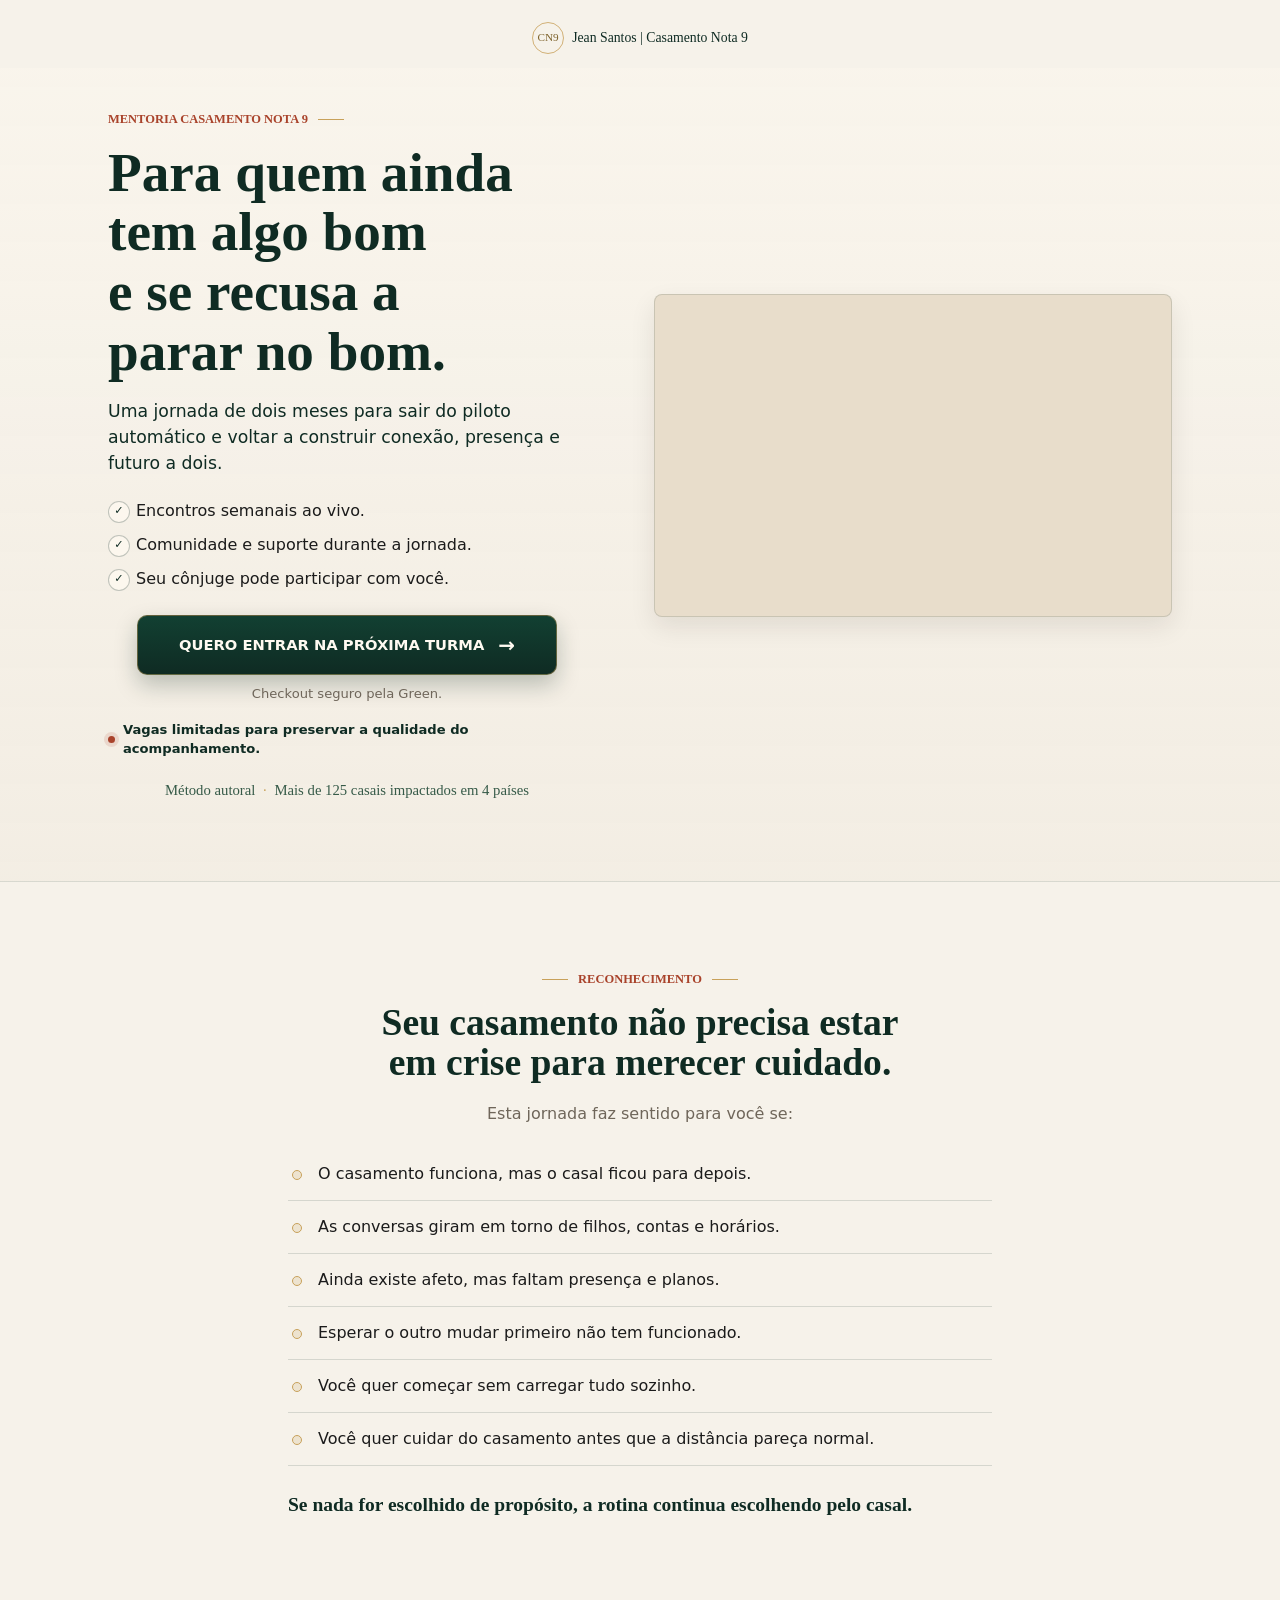
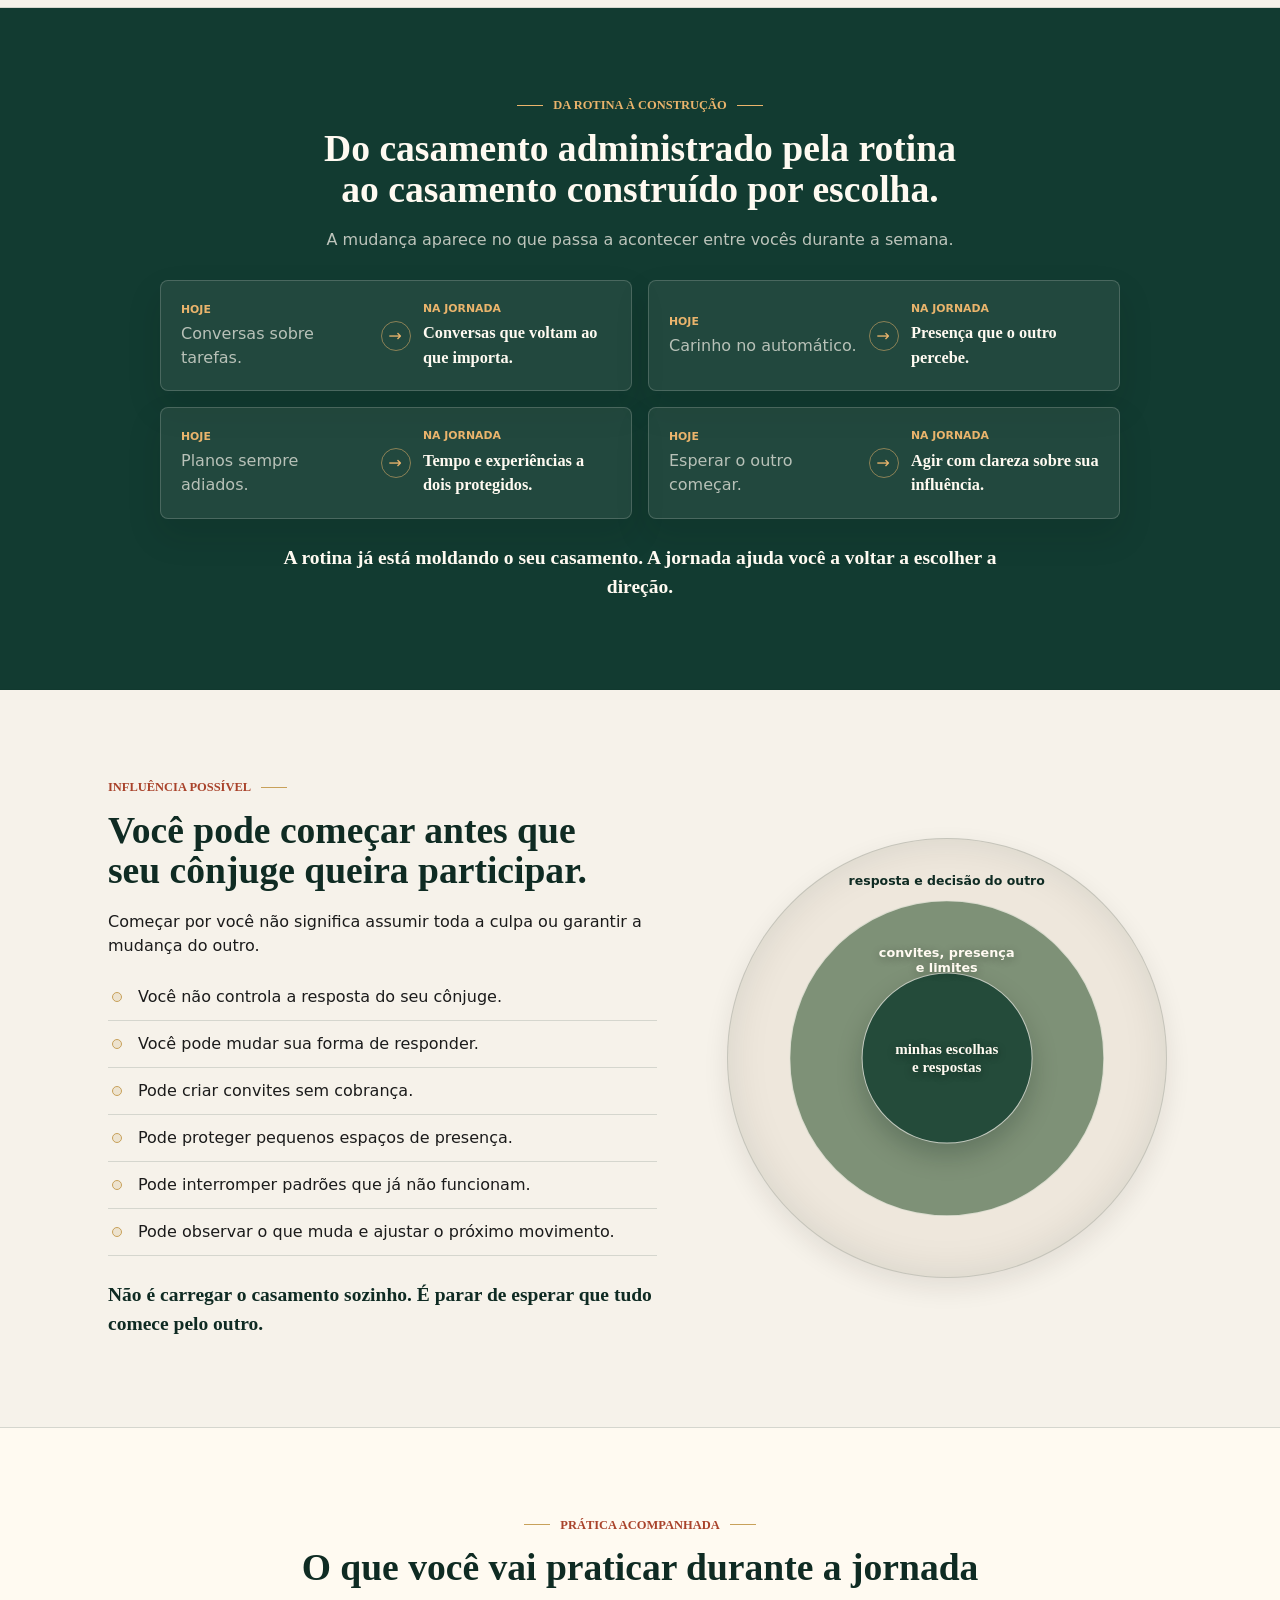
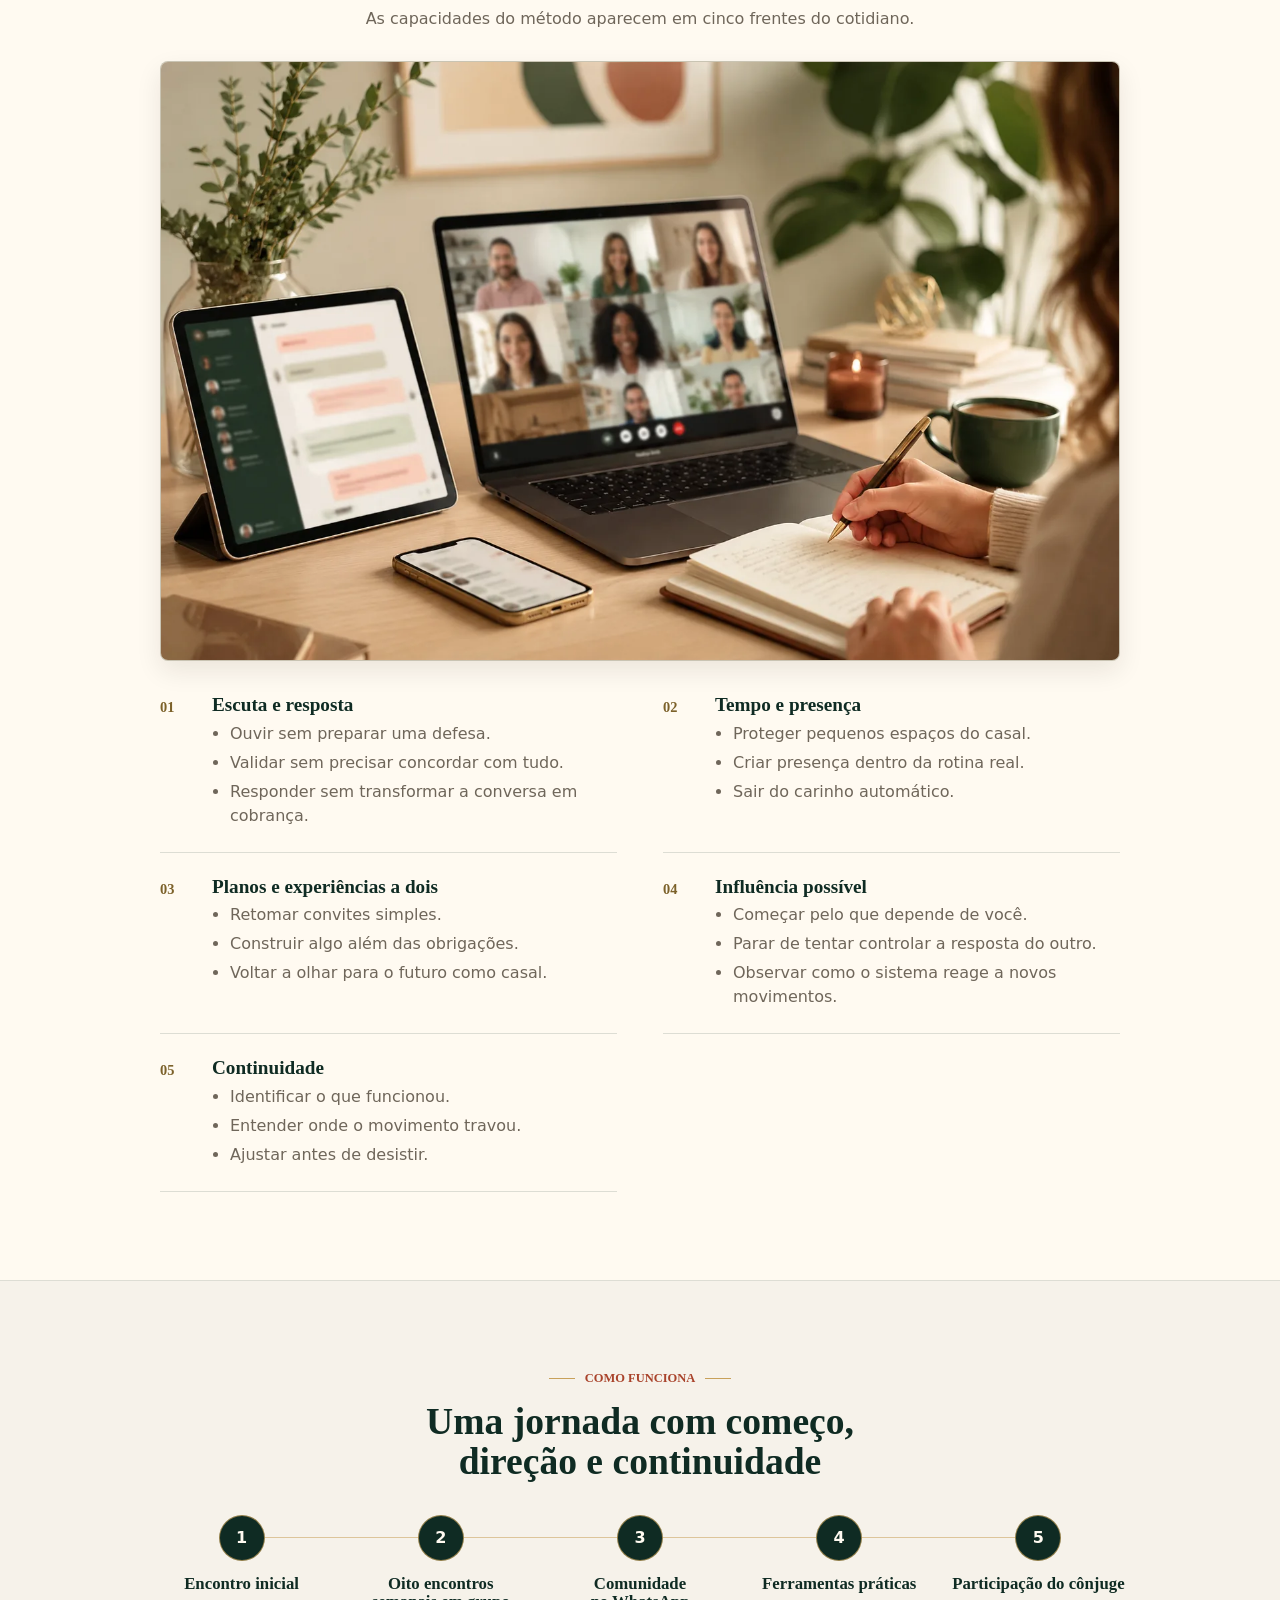
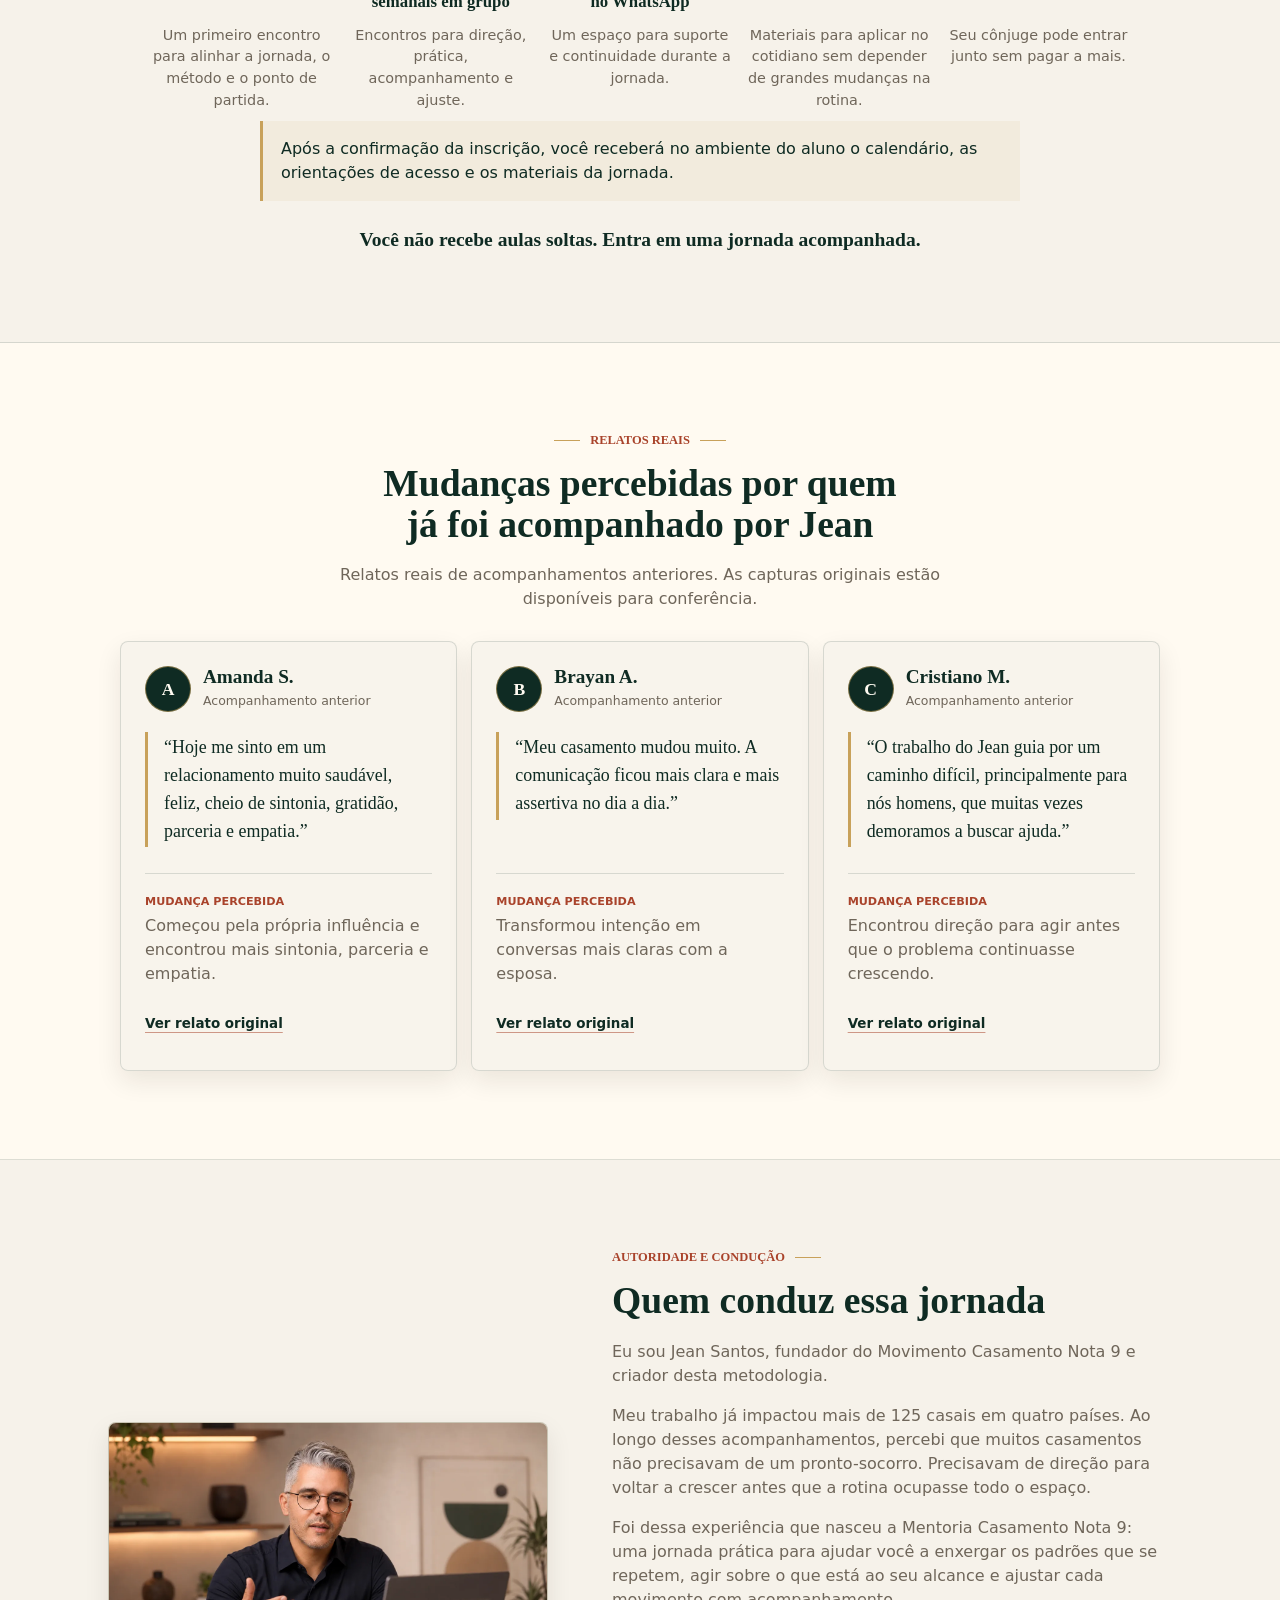
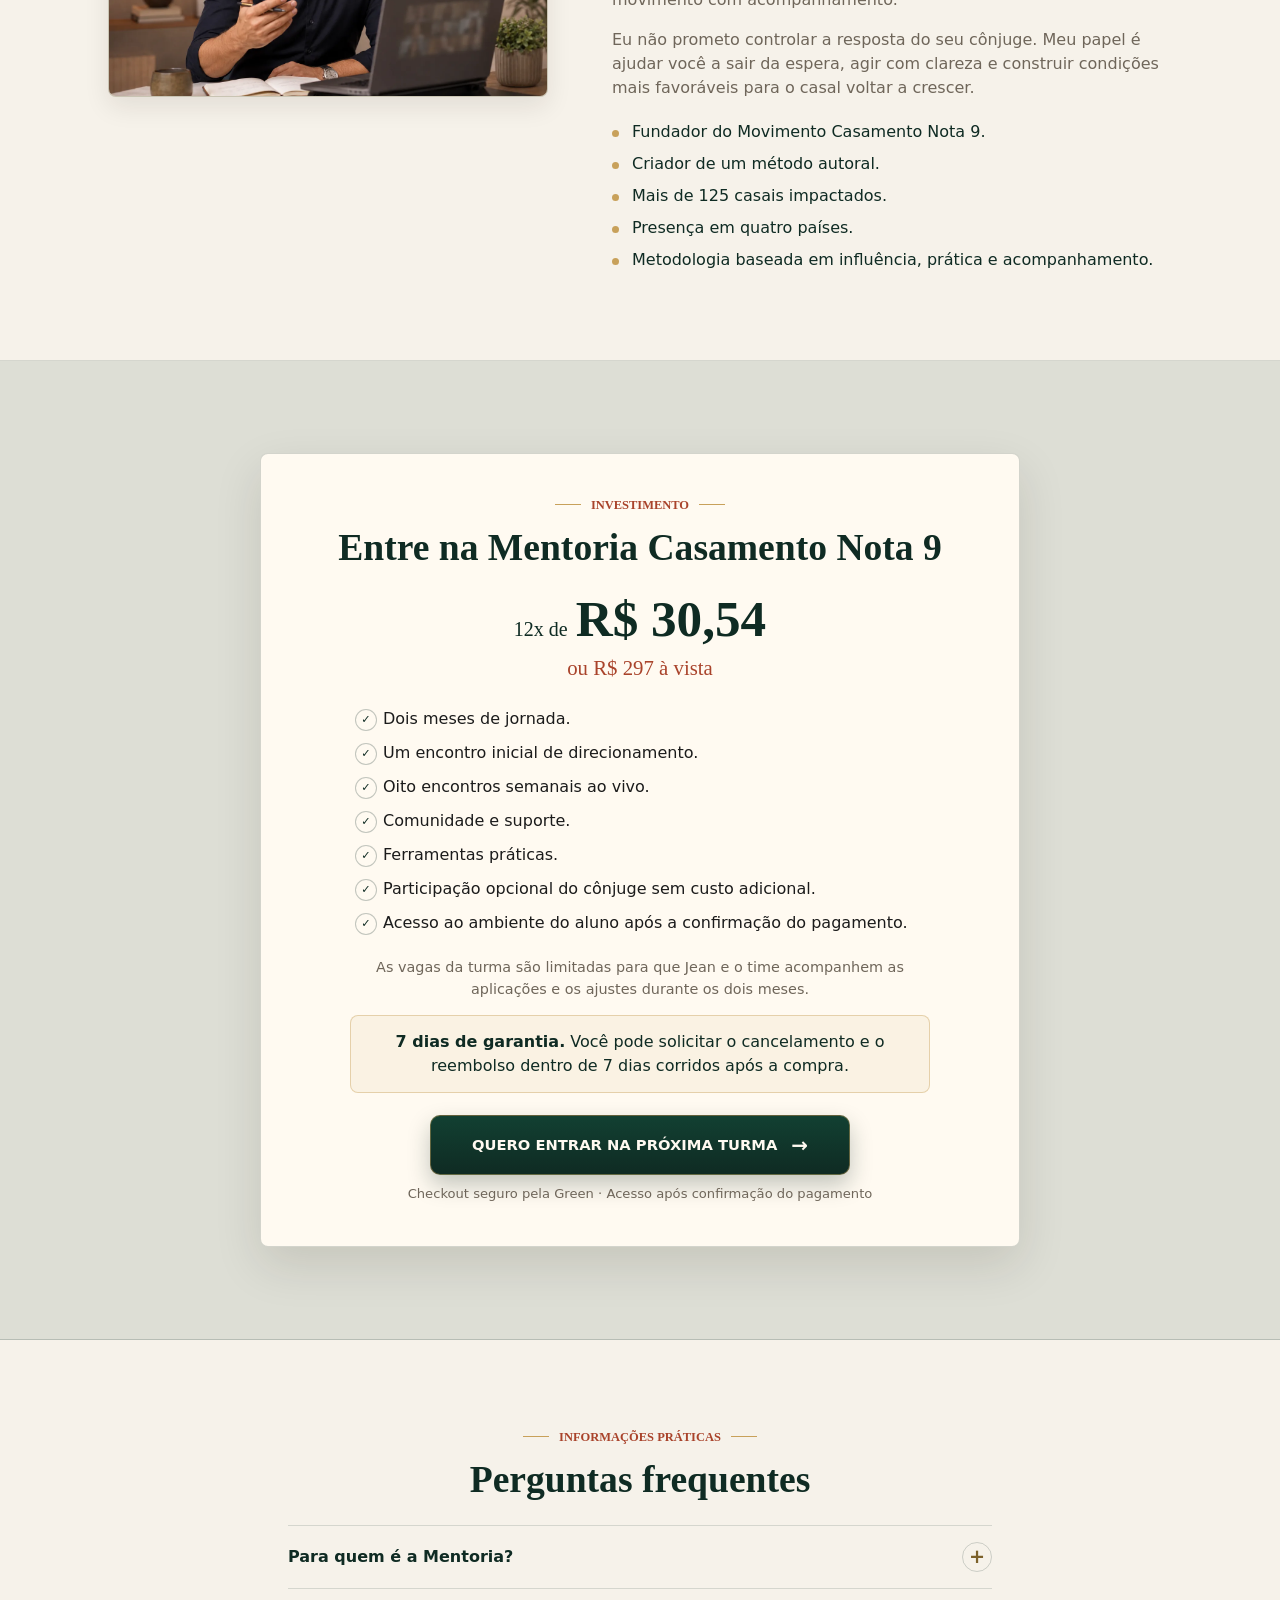
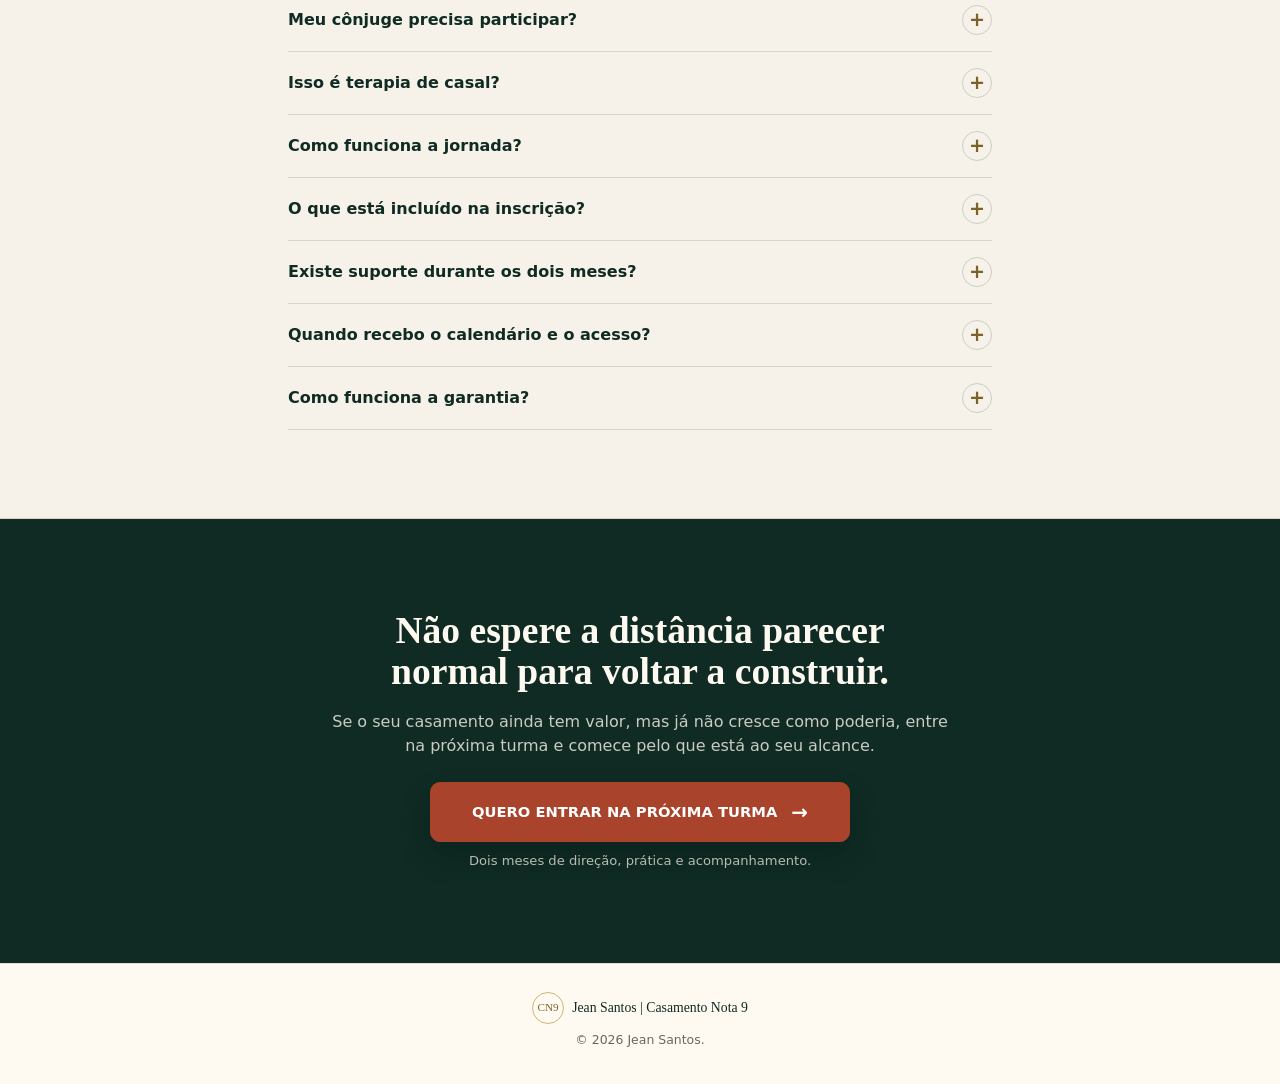
==== commit ba3a2f23: "style: unify signatures and card spacing" ====
--- a/mentoria-em-grupo/index.html
+++ b/mentoria-em-grupo/index.html
@@ -20,8 +20,8 @@
     <link rel="icon" href="/quiz/assets/icons/favicon.svg?v=20260721-1" type="image/svg+xml">
     <link rel="preload" href="/quiz/assets/images/journey-method-mobile.jpg" as="image" media="(max-width: 719px)" fetchpriority="high">
     <link rel="preload" href="/quiz/assets/images/journey-method-desktop.jpg" as="image" media="(min-width: 720px)" fetchpriority="high">
-    <link rel="stylesheet" href="/quiz/assets/css/styles.css?v=20260721-1">
-    <link rel="stylesheet" href="/mentoria-em-grupo/assets/css/styles.css?v=20260723-1">
+    <link rel="stylesheet" href="/quiz/assets/css/styles.css?v=20260723-2">
+    <link rel="stylesheet" href="/mentoria-em-grupo/assets/css/styles.css?v=20260723-2">
   </head>
   <body class="mentoring-page-body">
     <header class="mg-header" aria-label="Identidade Casamento Nota 9">
@@ -412,11 +412,11 @@
     </dialog>
 
     <footer class="mg-footer">
-      <div class="mg-footer-brand">
+      <div class="brand-header mg-footer-brand">
         <span class="brand-mark" aria-hidden="true">CN9</span>
         <span>Jean Santos | Casamento Nota 9</span>
       </div>
-      <p>&copy; <span id="copyright-year">2026</span> Casamento Nota 9.</p>
+      <p>&copy; <span id="copyright-year">2026</span> Jean Santos.</p>
     </footer>
 
     <script src="/mentoria-em-grupo/assets/js/config.js?v=20260722-1" defer></script>
--- a/quiz/assets/css/styles.css
+++ b/quiz/assets/css/styles.css
@@ -134,7 +134,6 @@
 }
 
 .quiz-card {
-  min-height: calc(100svh - 136px);
   display: flex;
   flex-direction: column;
 }
@@ -146,6 +145,7 @@
 
 .brand-header {
   width: min(100%, 440px);
+  min-height: 32px;
   display: flex;
   align-items: center;
   justify-content: center;
@@ -154,7 +154,12 @@
   color: var(--verde);
   font-family: var(--serif);
   font-size: 0.86rem;
+  line-height: 1.2;
   text-align: center;
+}
+
+.brand-header > span:last-child {
+  white-space: nowrap;
 }
 
 .result-shell > .brand-header {
@@ -1375,10 +1380,6 @@
     padding: 32px;
   }
 
-  .quiz-card {
-    min-height: min(780px, calc(100svh - 152px));
-  }
-
   .section-band {
     width: 100%;
     padding: 38px 36px;
@@ -1441,10 +1442,6 @@
   .quiz-card,
   .result-page {
     border-radius: 22px;
-  }
-
-  .quiz-card {
-    min-height: calc(100svh - 126px);
   }
 
   h1 {
--- a/mentoria-em-grupo/assets/css/styles.css
+++ b/mentoria-em-grupo/assets/css/styles.css
@@ -60,7 +60,6 @@
 .mg-brand {
   width: min(100%, 1120px);
   margin-inline: auto;
-  font-size: 0.9rem;
 }
 
 .mg-kicker {
@@ -1042,12 +1041,7 @@
 }
 
 .mg-footer-brand {
-  display: flex;
-  align-items: center;
-  gap: 8px;
-  color: var(--verde);
-  font-family: var(--serif);
-  font-size: 0.9rem;
+  width: auto;
 }
 
 .mg-footer p {
@@ -1209,10 +1203,6 @@
     padding-block: 22px 14px;
   }
 
-  .mg-brand {
-    font-size: 0.96rem;
-  }
-
   .mg-hero {
     padding-block: 42px 80px;
   }
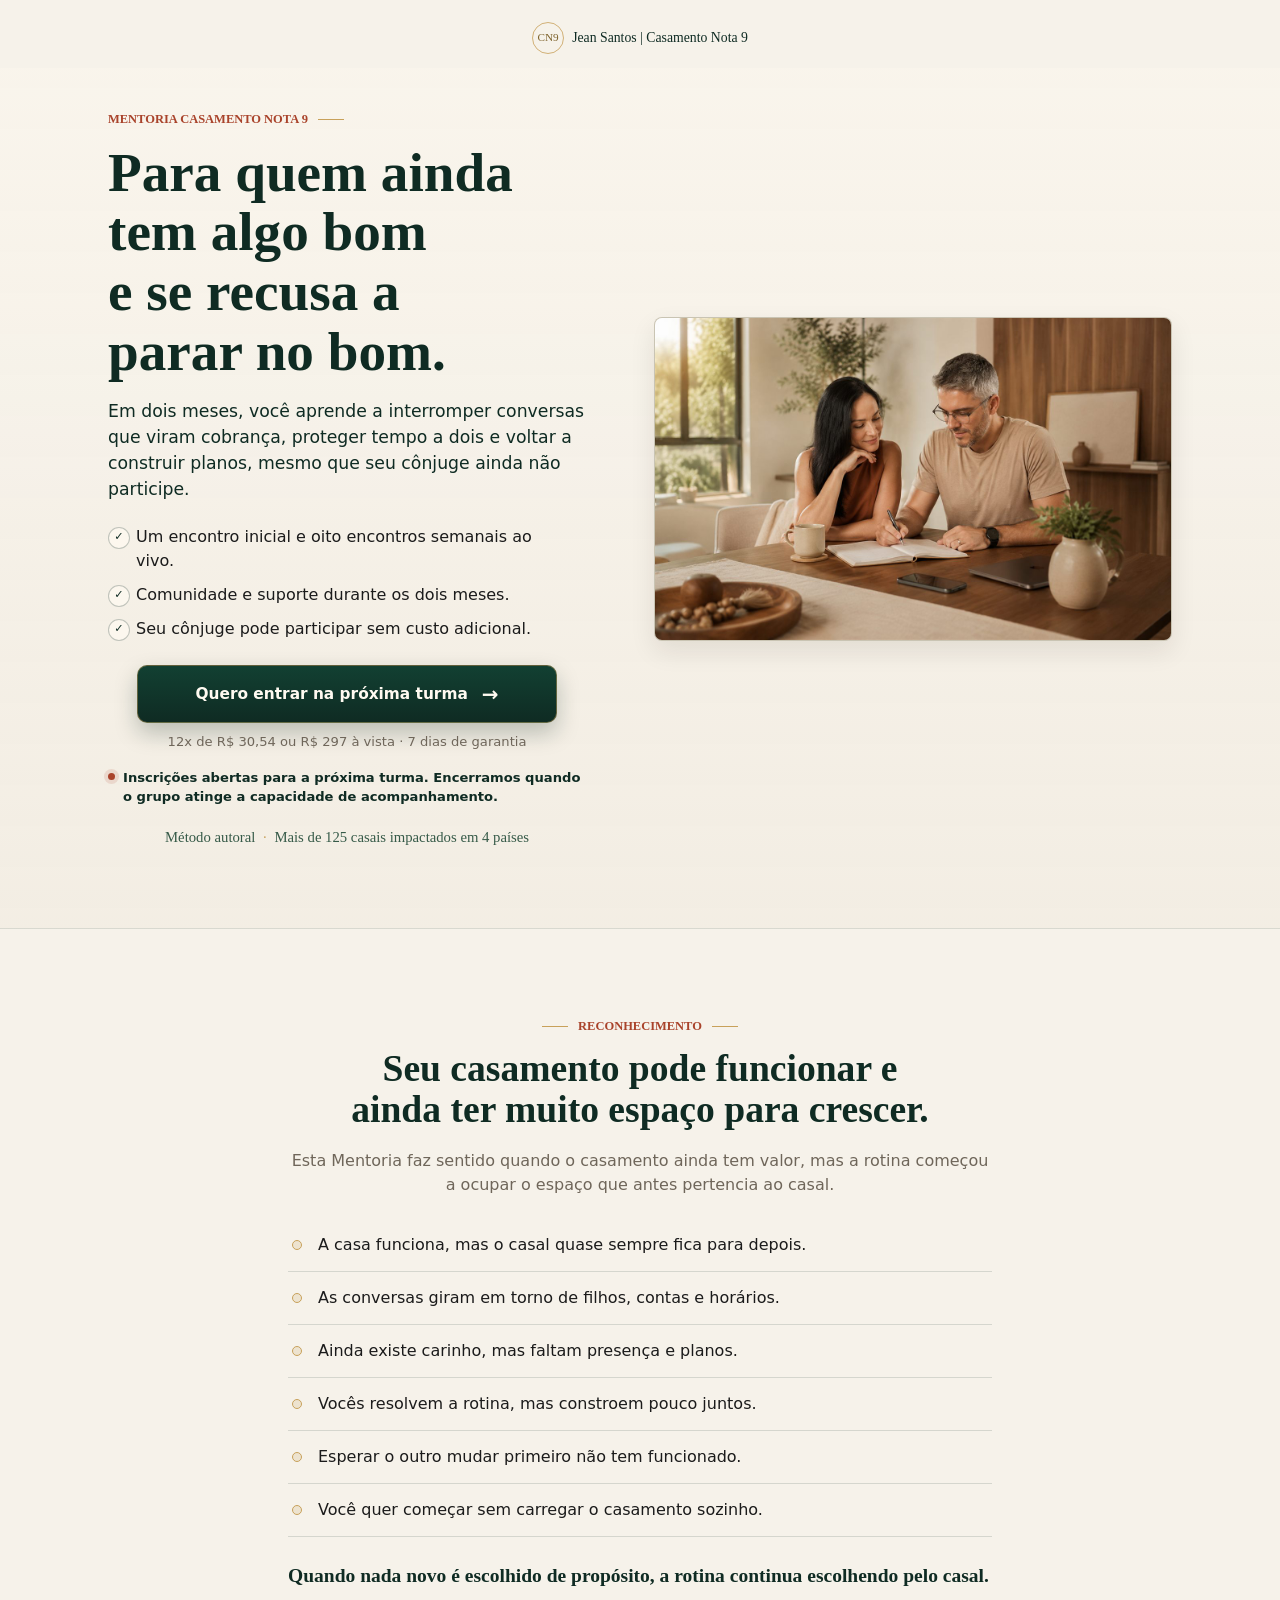
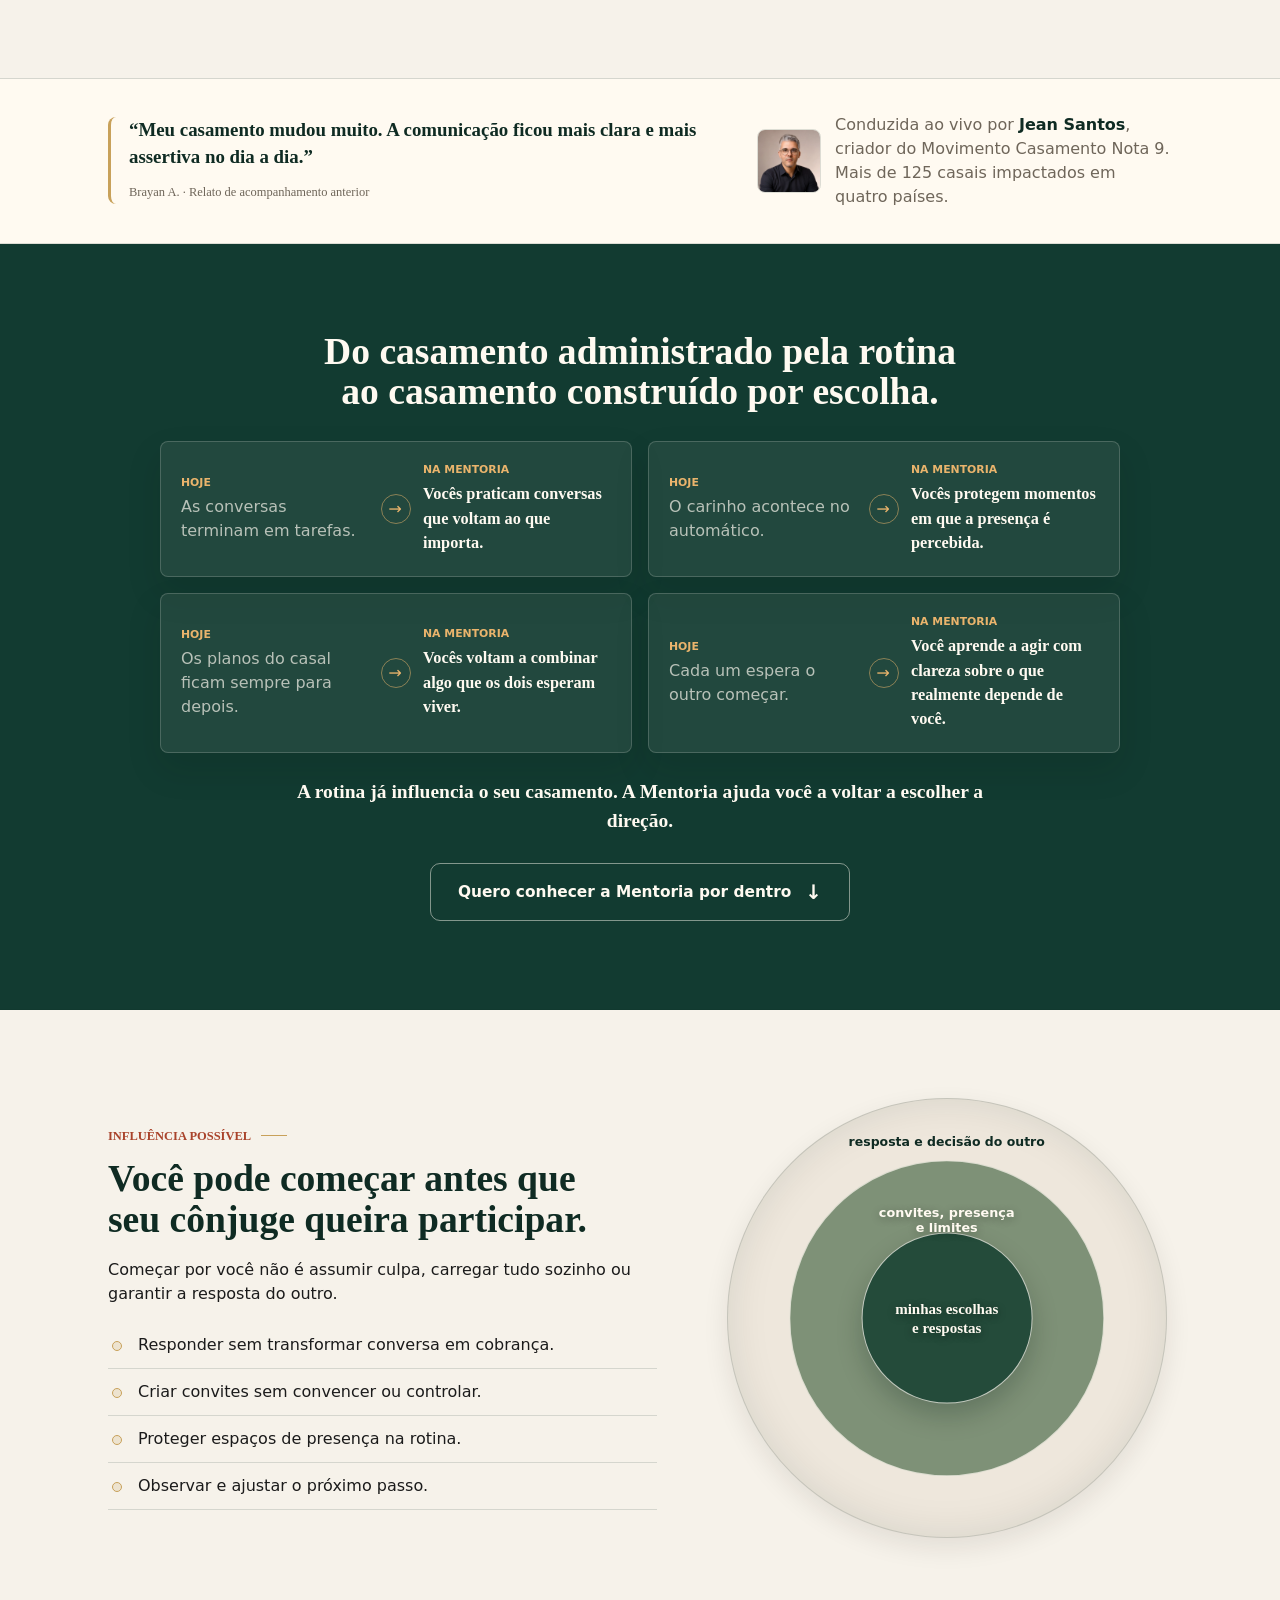
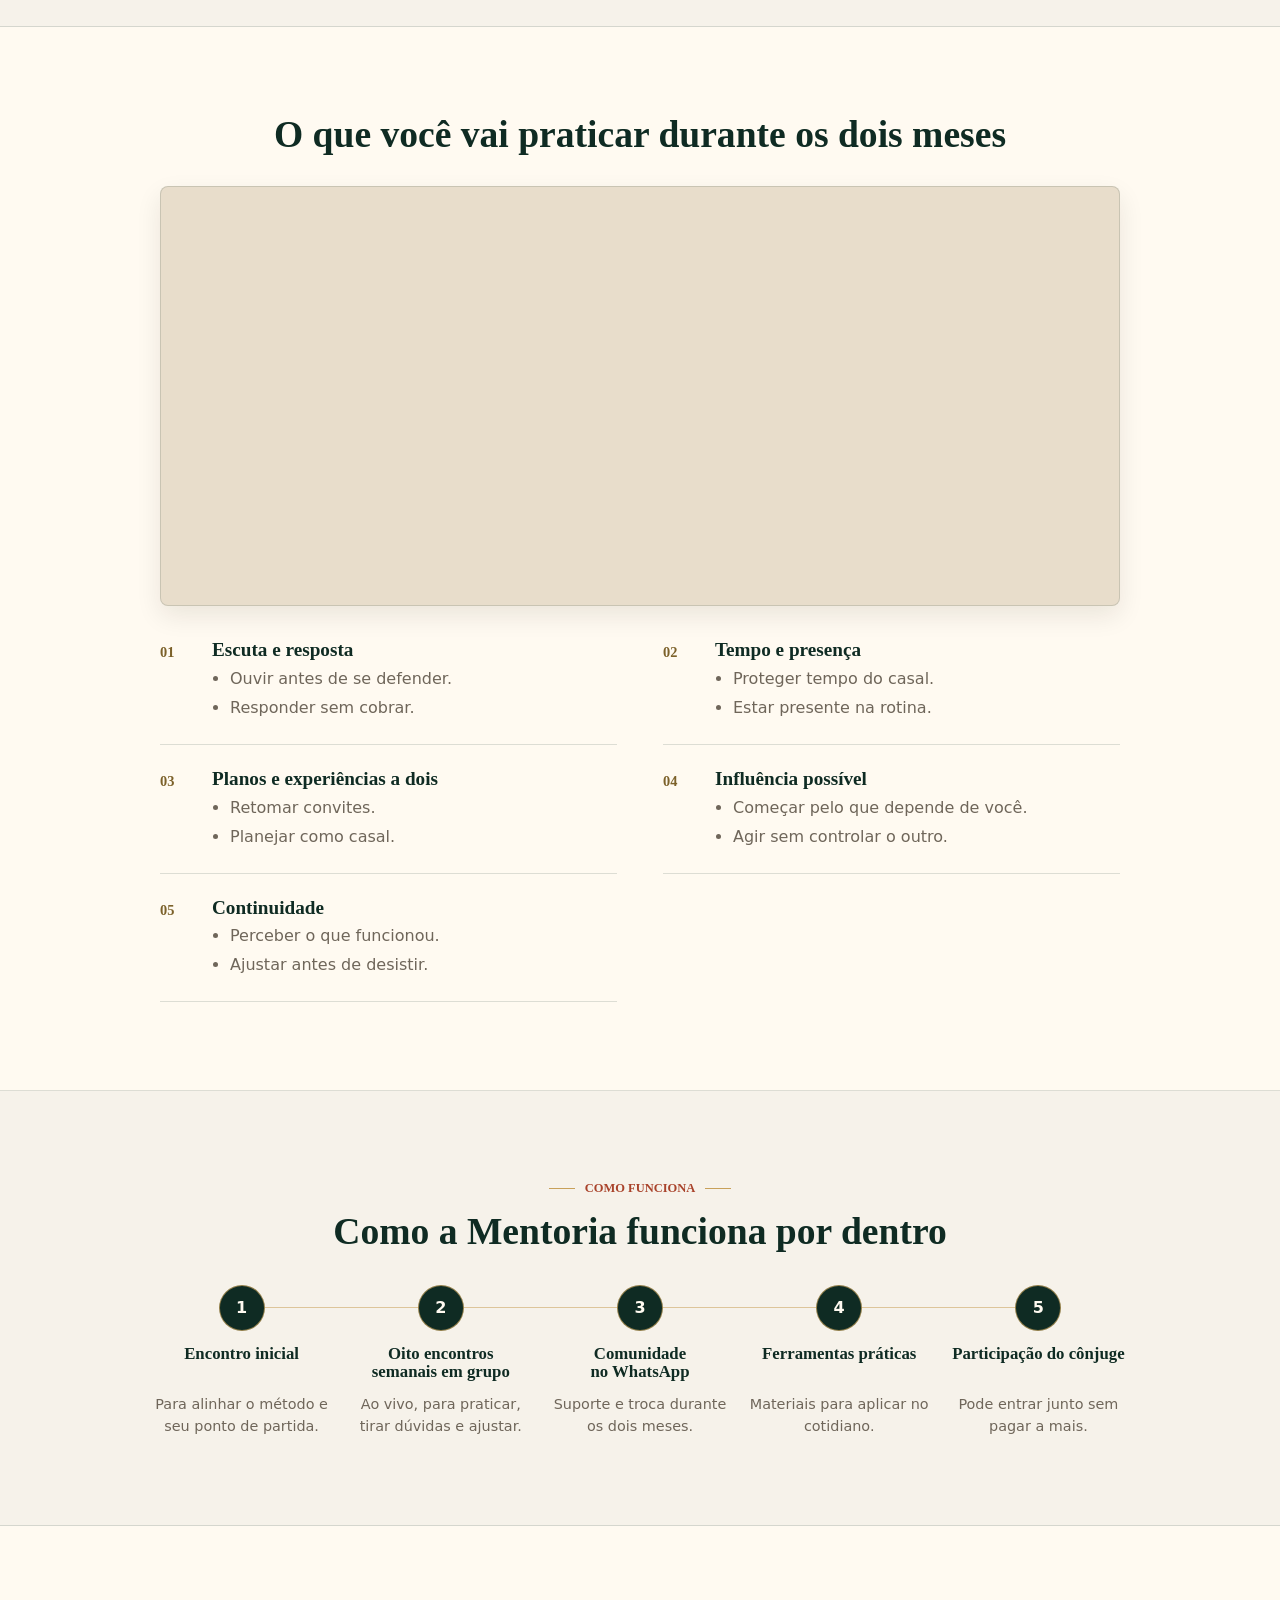
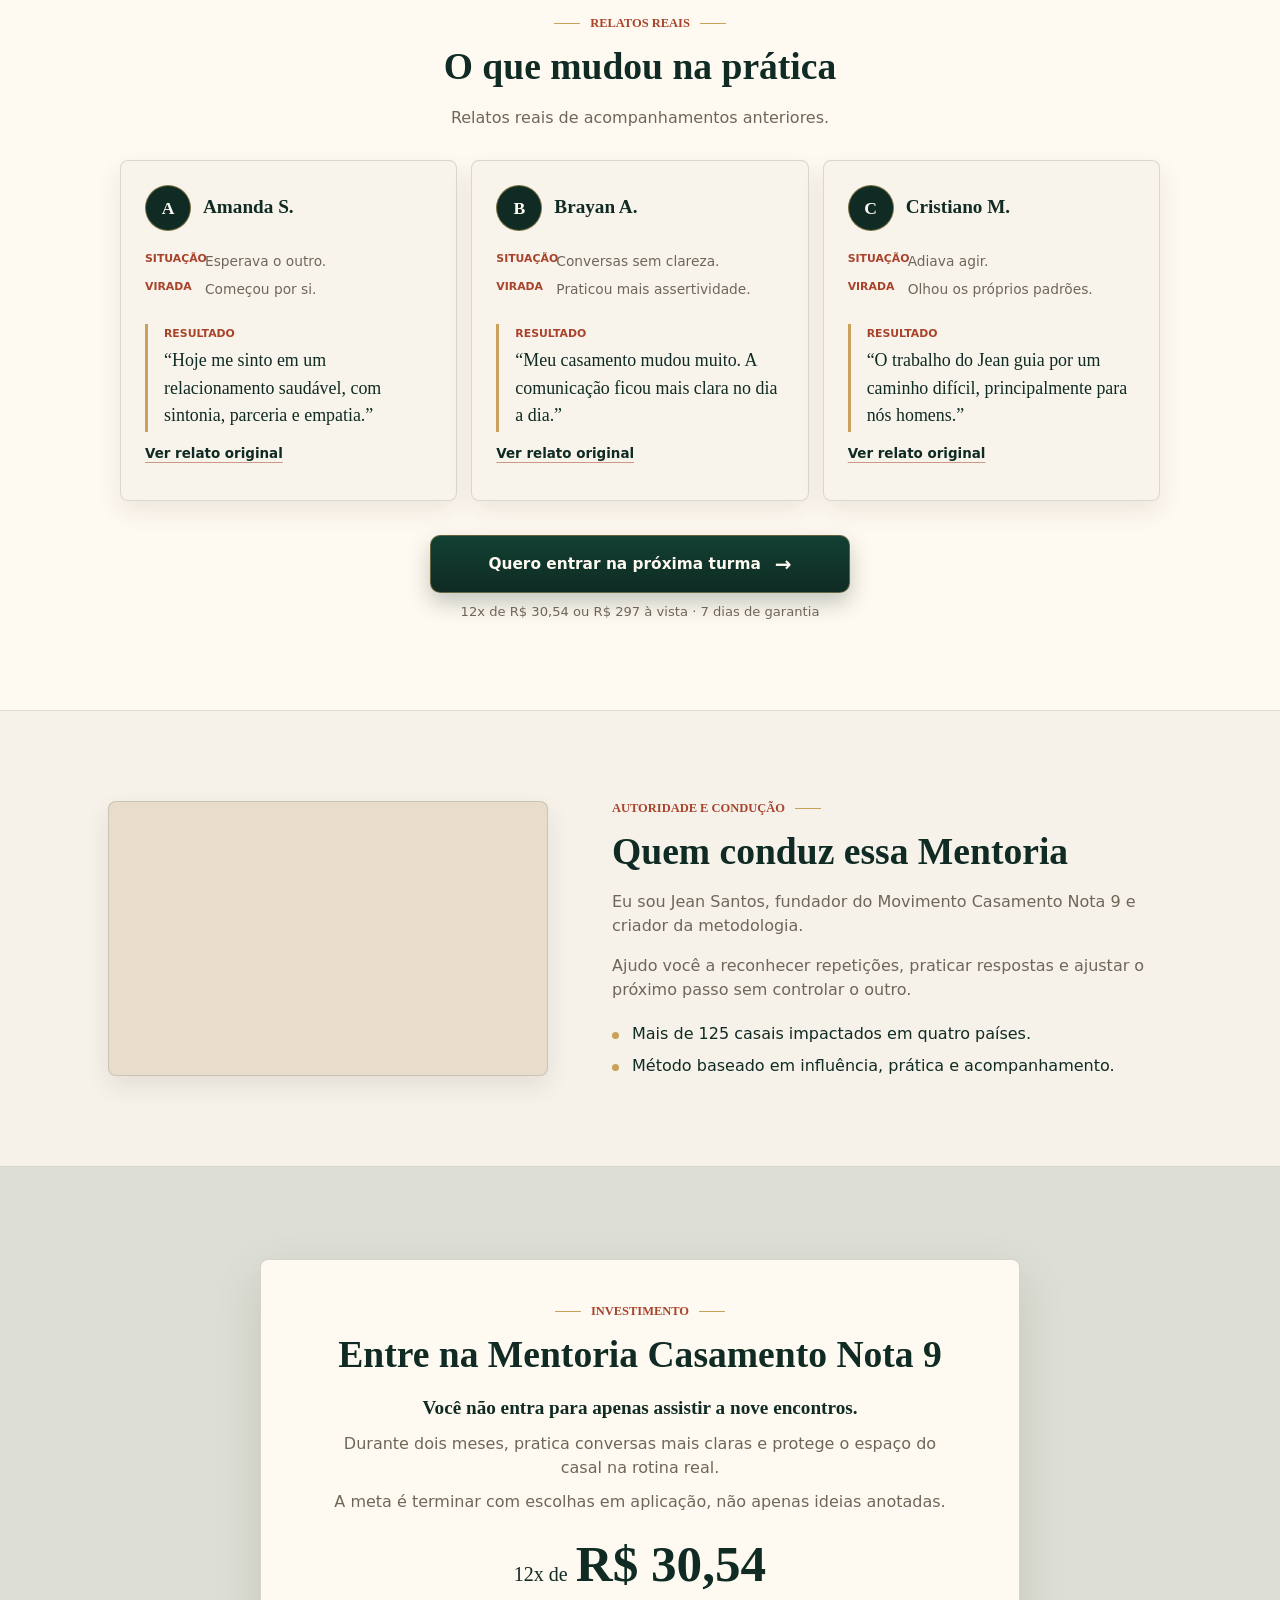
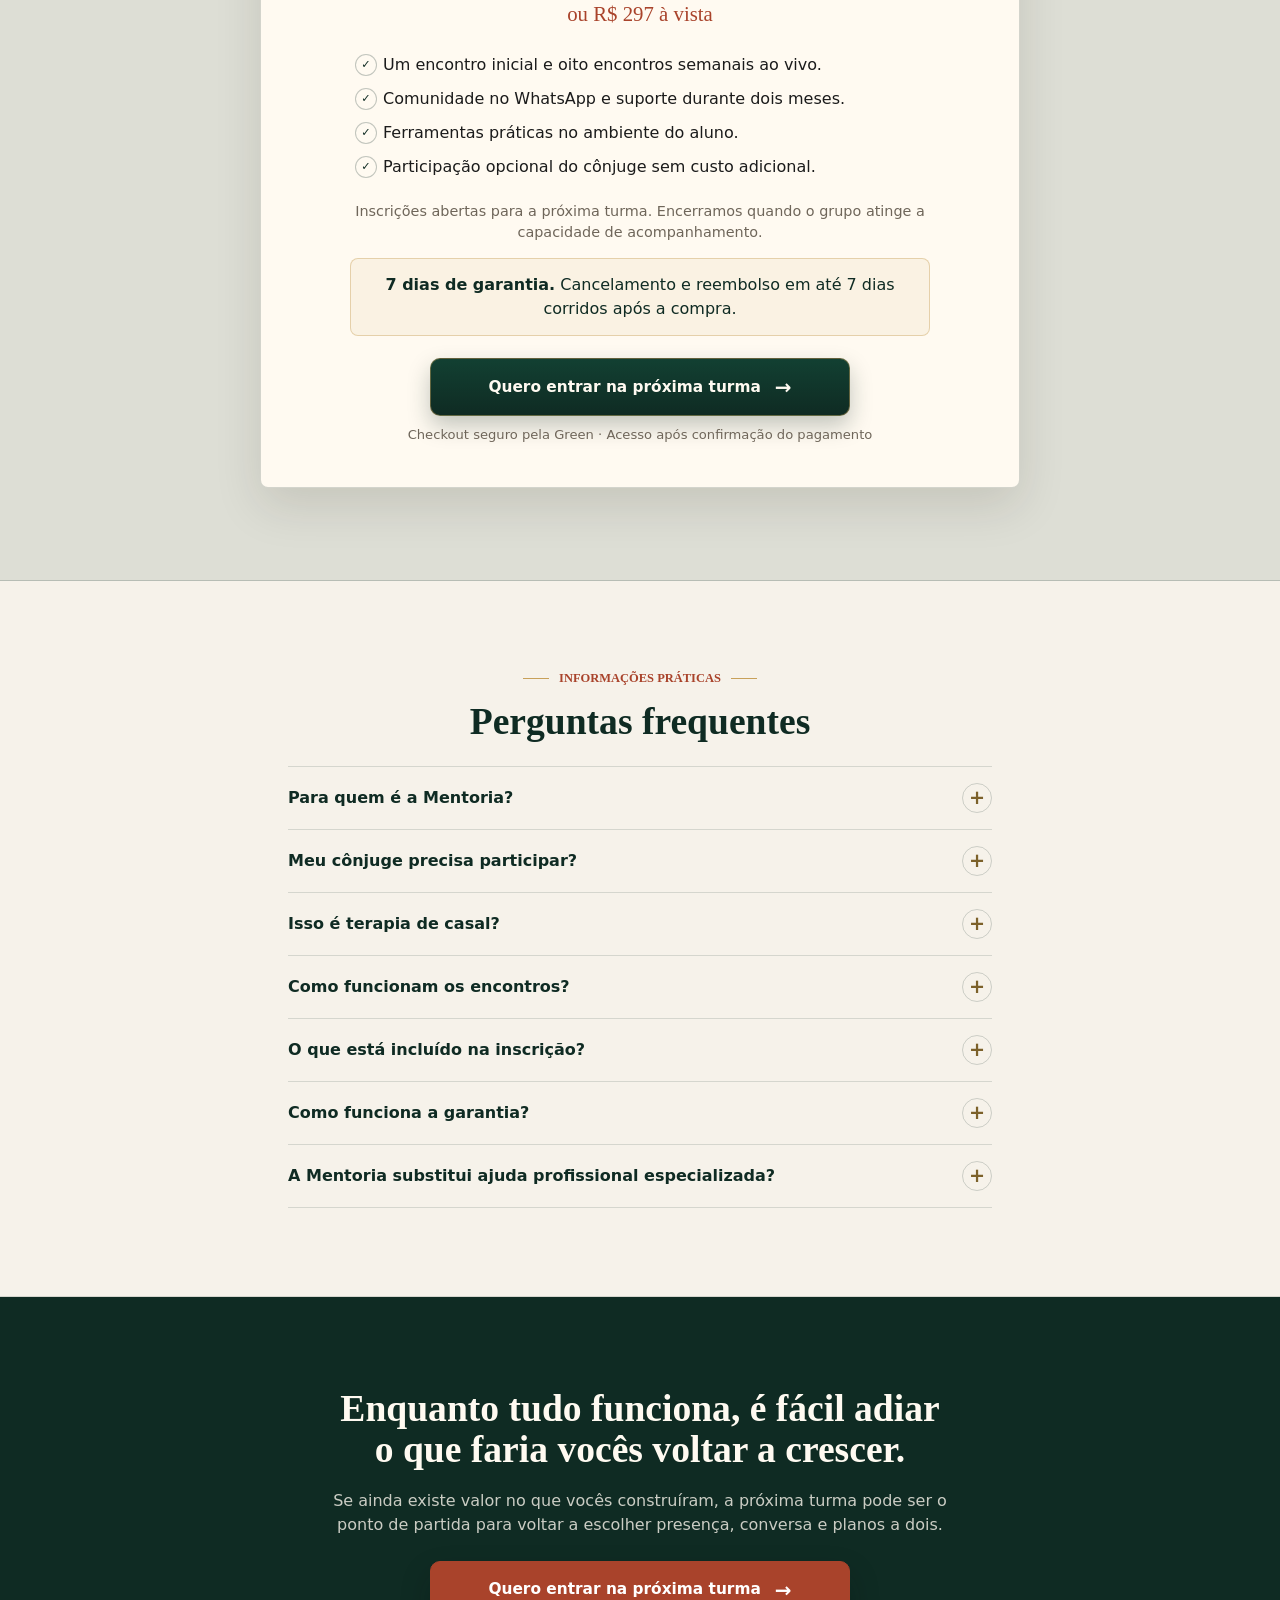
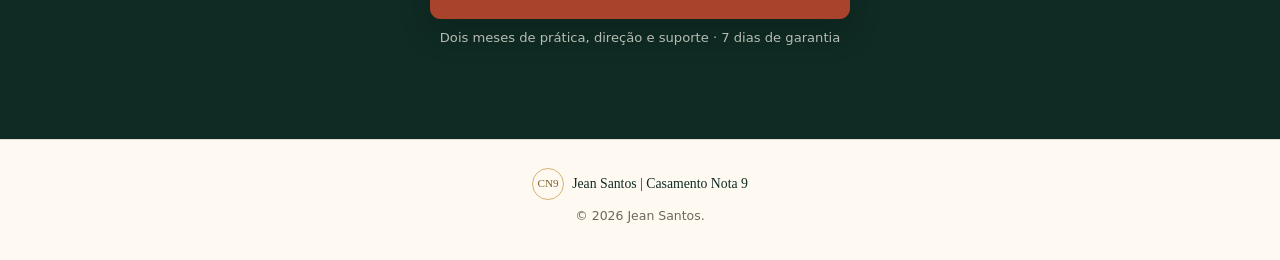
==== commit 55f4fd56: "feat: strengthen mentoring sales page" ====
--- a/mentoria-em-grupo/index.html
+++ b/mentoria-em-grupo/index.html
@@ -3,14 +3,14 @@
   <head>
     <meta charset="utf-8">
     <meta name="viewport" content="width=device-width, initial-scale=1">
-    <meta name="description" content="Uma jornada de dois meses com encontros semanais, comunidade, suporte e ferramentas para casais que se recusam a parar no bom.">
+    <meta name="description" content="Dois meses para praticar conversas mais claras, proteger tempo a dois e voltar a construir planos no casamento.">
     <meta name="theme-color" content="#f6f2ea">
     <link rel="canonical" href="https://casamentonota9.vercel.app/mentoria-em-grupo">
     <meta property="og:type" content="website">
     <meta property="og:locale" content="pt_BR">
     <meta property="og:site_name" content="Casamento Nota 9">
     <meta property="og:title" content="Mentoria Casamento Nota 9 | Jean Santos">
-    <meta property="og:description" content="Uma jornada de dois meses com encontros semanais, comunidade, suporte e ferramentas para casais que se recusam a parar no bom.">
+    <meta property="og:description" content="Dois meses para praticar conversas mais claras, proteger tempo a dois e voltar a construir planos no casamento.">
     <meta property="og:url" content="https://casamentonota9.vercel.app/mentoria-em-grupo">
     <meta property="og:image" content="https://casamentonota9.vercel.app/quiz/assets/images/journey-method-desktop.jpg">
     <meta property="og:image:width" content="1280">
@@ -18,10 +18,9 @@
     <meta property="og:image:alt" content="Casal planejando novos passos para a vida a dois.">
     <title>Mentoria Casamento Nota 9 | Jean Santos</title>
     <link rel="icon" href="/quiz/assets/icons/favicon.svg?v=20260721-1" type="image/svg+xml">
-    <link rel="preload" href="/quiz/assets/images/journey-method-mobile.jpg" as="image" media="(max-width: 719px)" fetchpriority="high">
-    <link rel="preload" href="/quiz/assets/images/journey-method-desktop.jpg" as="image" media="(min-width: 720px)" fetchpriority="high">
+    <link rel="preload" href="/quiz/assets/images/journey-method-desktop.jpg" as="image" fetchpriority="high">
     <link rel="stylesheet" href="/quiz/assets/css/styles.css?v=20260723-2">
-    <link rel="stylesheet" href="/mentoria-em-grupo/assets/css/styles.css?v=20260723-2">
+    <link rel="stylesheet" href="/mentoria-em-grupo/assets/css/styles.css?v=20260723-5">
   </head>
   <body class="mentoring-page-body">
     <header class="mg-header" aria-label="Identidade Casamento Nota 9">
@@ -37,26 +36,25 @@
           <div class="mg-hero-copy">
             <p class="mg-kicker">Mentoria Casamento Nota 9</p>
             <h1 id="mentoring-title">Para quem ainda tem algo bom e se recusa a parar no bom.</h1>
-            <p class="mg-lead">Uma jornada de dois meses para sair do piloto automático e voltar a construir conexão, presença e futuro a dois.</p>
+            <p class="mg-lead">Em dois meses, você aprende a interromper conversas que viram cobrança, proteger tempo a dois e voltar a construir planos, mesmo que seu cônjuge ainda não participe.</p>
             <ul class="mg-check-list mg-hero-points">
-              <li>Encontros semanais ao vivo.</li>
-              <li>Comunidade e suporte durante a jornada.</li>
-              <li>Seu cônjuge pode participar com você.</li>
+              <li>Um encontro inicial e oito encontros semanais ao vivo.</li>
+              <li>Comunidade e suporte durante os dois meses.</li>
+              <li>Seu cônjuge pode participar sem custo adicional.</li>
             </ul>
             <div class="mg-cta-wrap">
               <a class="button button-primary mg-cta" data-checkout-position="hero" href="https://payfast.greenn.com.br/78038">
-                <span>QUERO ENTRAR NA PRÓXIMA TURMA</span>
+                <span>Quero entrar na próxima turma</span>
                 <span aria-hidden="true">&rarr;</span>
               </a>
-              <p class="mg-microcopy">Checkout seguro pela Green.</p>
-            </div>
-            <p class="mg-availability"><span aria-hidden="true"></span>Vagas limitadas para preservar a qualidade do acompanhamento.</p>
+              <p class="mg-microcopy">12x de R$ 30,54 ou R$ 297 à vista <span aria-hidden="true">·</span> 7 dias de garantia</p>
+            </div>
+            <p class="mg-availability"><span aria-hidden="true"></span>Inscrições abertas para a próxima turma. Encerramos quando o grupo atinge a capacidade de acompanhamento.</p>
             <p class="mg-proof-line">Método autoral <span aria-hidden="true">·</span> Mais de 125 casais impactados em 4 países</p>
           </div>
 
           <picture class="mg-hero-media">
-            <source media="(min-width: 720px)" srcset="/quiz/assets/images/journey-method-desktop.jpg">
-            <img src="/quiz/assets/images/journey-method-mobile.jpg" alt="Casal planejando novos passos e construindo projetos para a vida a dois." width="800" height="1000" loading="eager" decoding="async" fetchpriority="high">
+            <img src="/quiz/assets/images/journey-method-desktop.jpg" alt="Casal planejando novos passos e construindo projetos para a vida a dois." width="1280" height="800" loading="eager" decoding="async" fetchpriority="high">
           </picture>
         </div>
       </section>
@@ -64,66 +62,80 @@
       <section class="mg-band" aria-labelledby="recognition-title" data-mentoring-section="reconhecimento" data-section-order="2">
         <div class="mg-container mg-reading-column">
           <p class="mg-kicker">Reconhecimento</p>
-          <h2 id="recognition-title">Seu casamento não precisa estar em crise para merecer cuidado.</h2>
-          <p class="mg-intro">Esta jornada faz sentido para você se:</p>
+          <h2 id="recognition-title">Seu casamento pode funcionar e ainda ter muito espaço para crescer.</h2>
+          <p class="mg-intro">Esta Mentoria faz sentido quando o casamento ainda tem valor, mas a rotina começou a ocupar o espaço que antes pertencia ao casal.</p>
           <ul class="mg-editorial-list">
-            <li>O casamento funciona, mas o casal ficou para depois.</li>
+            <li>A casa funciona, mas o casal quase sempre fica para depois.</li>
             <li>As conversas giram em torno de filhos, contas e horários.</li>
-            <li>Ainda existe afeto, mas faltam presença e planos.</li>
+            <li>Ainda existe carinho, mas faltam presença e planos.</li>
+            <li>Vocês resolvem a rotina, mas constroem pouco juntos.</li>
             <li>Esperar o outro mudar primeiro não tem funcionado.</li>
-            <li>Você quer começar sem carregar tudo sozinho.</li>
-            <li>Você quer cuidar do casamento antes que a distância pareça normal.</li>
+            <li>Você quer começar sem carregar o casamento sozinho.</li>
           </ul>
-          <p class="mg-closing-line">Se nada for escolhido de propósito, a rotina continua escolhendo pelo casal.</p>
-        </div>
-      </section>
-
-      <section class="mg-band mg-transformation" aria-labelledby="transformation-title" data-mentoring-section="movimento" data-section-order="3">
+          <p class="mg-closing-line">Quando nada novo é escolhido de propósito, a rotina continua escolhendo pelo casal.</p>
+        </div>
+      </section>
+
+      <section class="mg-trust-strip" aria-label="Confiança e condução" data-mentoring-section="confianca" data-section-order="3">
+        <div class="mg-container mg-trust-strip-grid">
+          <blockquote>
+            <p>“Meu casamento mudou muito. A comunicação ficou mais clara e mais assertiva no dia a dia.”</p>
+            <cite>Brayan A. <span aria-hidden="true">·</span> Relato de acompanhamento anterior</cite>
+          </blockquote>
+          <div class="mg-early-authority">
+            <img src="/quiz/assets/images/jean-santos.webp" alt="Retrato de Jean Santos, criador do Movimento Casamento Nota 9." width="1256" height="1256" loading="lazy" decoding="async">
+            <p>Conduzida ao vivo por <strong>Jean Santos</strong>, criador do Movimento Casamento Nota 9. Mais de 125 casais impactados em quatro países.</p>
+          </div>
+        </div>
+      </section>
+
+      <section class="mg-band mg-transformation" aria-labelledby="transformation-title" data-mentoring-section="movimento" data-section-order="4">
         <div class="mg-container">
-          <p class="mg-kicker">Da rotina à construção</p>
           <h2 id="transformation-title">Do casamento administrado pela rotina ao casamento construído por escolha.</h2>
-          <p class="mg-section-intro">A mudança aparece no que passa a acontecer entre vocês durante a semana.</p>
           <div class="mg-shifts" aria-label="Mudanças trabalhadas durante a mentoria">
             <article class="mg-shift">
-              <div class="mg-shift-from"><span>Hoje</span><p>Conversas sobre tarefas.</p></div>
+              <div class="mg-shift-from"><span>Hoje</span><p>As conversas terminam em tarefas.</p></div>
               <span class="mg-shift-arrow" aria-hidden="true">&darr;</span>
-              <div class="mg-shift-to"><span>Na jornada</span><p>Conversas que voltam ao que importa.</p></div>
+              <div class="mg-shift-to"><span>Na Mentoria</span><p>Vocês praticam conversas que voltam ao que importa.</p></div>
             </article>
             <article class="mg-shift">
-              <div class="mg-shift-from"><span>Hoje</span><p>Carinho no automático.</p></div>
+              <div class="mg-shift-from"><span>Hoje</span><p>O carinho acontece no automático.</p></div>
               <span class="mg-shift-arrow" aria-hidden="true">&darr;</span>
-              <div class="mg-shift-to"><span>Na jornada</span><p>Presença que o outro percebe.</p></div>
+              <div class="mg-shift-to"><span>Na Mentoria</span><p>Vocês protegem momentos em que a presença é percebida.</p></div>
             </article>
             <article class="mg-shift">
-              <div class="mg-shift-from"><span>Hoje</span><p>Planos sempre adiados.</p></div>
+              <div class="mg-shift-from"><span>Hoje</span><p>Os planos do casal ficam sempre para depois.</p></div>
               <span class="mg-shift-arrow" aria-hidden="true">&darr;</span>
-              <div class="mg-shift-to"><span>Na jornada</span><p>Tempo e experiências a dois protegidos.</p></div>
+              <div class="mg-shift-to"><span>Na Mentoria</span><p>Vocês voltam a combinar algo que os dois esperam viver.</p></div>
             </article>
             <article class="mg-shift">
-              <div class="mg-shift-from"><span>Hoje</span><p>Esperar o outro começar.</p></div>
+              <div class="mg-shift-from"><span>Hoje</span><p>Cada um espera o outro começar.</p></div>
               <span class="mg-shift-arrow" aria-hidden="true">&darr;</span>
-              <div class="mg-shift-to"><span>Na jornada</span><p>Agir com clareza sobre sua influência.</p></div>
-            </article>
-          </div>
-          <p class="mg-closing-line mg-centered-line">A rotina já está moldando o seu casamento. A jornada ajuda você a voltar a escolher a direção.</p>
-        </div>
-      </section>
-
-      <section class="mg-band" aria-labelledby="influence-title" data-mentoring-section="influencia" data-section-order="4">
+              <div class="mg-shift-to"><span>Na Mentoria</span><p>Você aprende a agir com clareza sobre o que realmente depende de você.</p></div>
+            </article>
+          </div>
+          <p class="mg-closing-line mg-centered-line">A rotina já influencia o seu casamento. A Mentoria ajuda você a voltar a escolher a direção.</p>
+          <div class="mg-inline-cta">
+            <a class="button button-secondary mg-cta" href="#como-funciona" data-scroll-target="#como-funciona" data-cta-position="transformation">
+              <span>Quero conhecer a Mentoria por dentro</span>
+              <span aria-hidden="true">&darr;</span>
+            </a>
+          </div>
+        </div>
+      </section>
+
+      <section class="mg-band" aria-labelledby="influence-title" data-mentoring-section="influencia" data-section-order="5">
         <div class="mg-container mg-influence-grid">
           <div class="mg-influence-copy">
             <p class="mg-kicker">Influência possível</p>
             <h2 id="influence-title">Você pode começar antes que seu cônjuge queira participar.</h2>
-            <p>Começar por você não significa assumir toda a culpa ou garantir a mudança do outro.</p>
+            <p>Começar por você não é assumir culpa, carregar tudo sozinho ou garantir a resposta do outro.</p>
             <ul class="mg-editorial-list mg-compact-list">
-              <li>Você não controla a resposta do seu cônjuge.</li>
-              <li>Você pode mudar sua forma de responder.</li>
-              <li>Pode criar convites sem cobrança.</li>
-              <li>Pode proteger pequenos espaços de presença.</li>
-              <li>Pode interromper padrões que já não funcionam.</li>
-              <li>Pode observar o que muda e ajustar o próximo movimento.</li>
+              <li>Responder sem transformar conversa em cobrança.</li>
+              <li>Criar convites sem convencer ou controlar.</li>
+              <li>Proteger espaços de presença na rotina.</li>
+              <li>Observar e ajustar o próximo passo.</li>
             </ul>
-            <p class="mg-closing-line">Não é carregar o casamento sozinho. É parar de esperar que tudo comece pelo outro.</p>
           </div>
 
           <div class="mg-influence-visual" role="img" aria-label="Diagrama com minhas escolhas e respostas no centro, convites, presença e limites na camada intermediária e resposta e decisão do outro na camada externa.">
@@ -136,12 +148,9 @@
         </div>
       </section>
 
-      <section class="mg-band mg-band-soft" aria-labelledby="practice-title" data-mentoring-section="pratica" data-section-order="5">
+      <section class="mg-band mg-band-soft" aria-labelledby="practice-title" data-mentoring-section="pratica" data-section-order="6">
         <div class="mg-container">
-          <p class="mg-kicker">Prática acompanhada</p>
-          <h2 id="practice-title">O que você vai praticar durante a jornada</h2>
-          <p class="mg-section-intro">As capacidades do método aparecem em cinco frentes do cotidiano.</p>
-
+          <h2 id="practice-title">O que você vai praticar durante os dois meses</h2>
           <picture class="mg-wide-media">
             <source media="(min-width: 720px)" srcset="/quiz/assets/images/mentoria-online-desktop.webp">
             <img src="/quiz/assets/images/mentoria-online-mobile.webp" alt="Participante acompanhando uma mentoria online em grupo e fazendo anotações." width="900" height="563" loading="lazy" decoding="async">
@@ -153,9 +162,8 @@
               <div>
                 <h3>Escuta e resposta</h3>
                 <ul>
-                  <li>Ouvir sem preparar uma defesa.</li>
-                  <li>Validar sem precisar concordar com tudo.</li>
-                  <li>Responder sem transformar a conversa em cobrança.</li>
+                  <li>Ouvir antes de se defender.</li>
+                  <li>Responder sem cobrar.</li>
                 </ul>
               </div>
             </article>
@@ -164,9 +172,8 @@
               <div>
                 <h3>Tempo e presença</h3>
                 <ul>
-                  <li>Proteger pequenos espaços do casal.</li>
-                  <li>Criar presença dentro da rotina real.</li>
-                  <li>Sair do carinho automático.</li>
+                  <li>Proteger tempo do casal.</li>
+                  <li>Estar presente na rotina.</li>
                 </ul>
               </div>
             </article>
@@ -175,9 +182,8 @@
               <div>
                 <h3>Planos e experiências a dois</h3>
                 <ul>
-                  <li>Retomar convites simples.</li>
-                  <li>Construir algo além das obrigações.</li>
-                  <li>Voltar a olhar para o futuro como casal.</li>
+                  <li>Retomar convites.</li>
+                  <li>Planejar como casal.</li>
                 </ul>
               </div>
             </article>
@@ -187,8 +193,7 @@
                 <h3>Influência possível</h3>
                 <ul>
                   <li>Começar pelo que depende de você.</li>
-                  <li>Parar de tentar controlar a resposta do outro.</li>
-                  <li>Observar como o sistema reage a novos movimentos.</li>
+                  <li>Agir sem controlar o outro.</li>
                 </ul>
               </div>
             </article>
@@ -197,8 +202,7 @@
               <div>
                 <h3>Continuidade</h3>
                 <ul>
-                  <li>Identificar o que funcionou.</li>
-                  <li>Entender onde o movimento travou.</li>
+                  <li>Perceber o que funcionou.</li>
                   <li>Ajustar antes de desistir.</li>
                 </ul>
               </div>
@@ -207,72 +211,73 @@
         </div>
       </section>
 
-      <section class="mg-band" aria-labelledby="journey-title" data-mentoring-section="jornada" data-section-order="6">
+      <section class="mg-band" id="como-funciona" aria-labelledby="journey-title" data-mentoring-section="funcionamento" data-section-order="7">
         <div class="mg-container">
           <p class="mg-kicker">Como funciona</p>
-          <h2 id="journey-title">Uma jornada com começo, direção e continuidade</h2>
+          <h2 id="journey-title">Como a Mentoria funciona por dentro</h2>
           <div class="mg-timeline">
             <article>
               <span>1</span>
-              <div><h3>Encontro inicial</h3><p>Um primeiro encontro para alinhar a jornada, o método e o ponto de partida.</p></div>
+              <div><h3>Encontro inicial</h3><p>Para alinhar o método e seu ponto de partida.</p></div>
             </article>
             <article>
               <span>2</span>
-              <div><h3>Oito encontros semanais em grupo</h3><p>Encontros para direção, prática, acompanhamento e ajuste.</p></div>
+              <div><h3>Oito encontros semanais em grupo</h3><p>Ao vivo, para praticar, tirar dúvidas e ajustar.</p></div>
             </article>
             <article>
               <span>3</span>
-              <div><h3>Comunidade no WhatsApp</h3><p>Um espaço para suporte e continuidade durante a jornada.</p></div>
+              <div><h3>Comunidade no WhatsApp</h3><p>Suporte e troca durante os dois meses.</p></div>
             </article>
             <article>
               <span>4</span>
-              <div><h3>Ferramentas práticas</h3><p>Materiais para aplicar no cotidiano sem depender de grandes mudanças na rotina.</p></div>
+              <div><h3>Ferramentas práticas</h3><p>Materiais para aplicar no cotidiano.</p></div>
             </article>
             <article>
               <span>5</span>
-              <div><h3>Participação do cônjuge</h3><p>Seu cônjuge pode entrar junto sem pagar a mais.</p></div>
-            </article>
-          </div>
-          <p class="mg-operational-note">Após a confirmação da inscrição, você receberá no ambiente do aluno o calendário, as orientações de acesso e os materiais da jornada.</p>
-          <p class="mg-closing-line mg-centered-line">Você não recebe aulas soltas. Entra em uma jornada acompanhada.</p>
-        </div>
-      </section>
-
-      <section class="mg-band mg-band-soft" aria-labelledby="testimonials-title" data-mentoring-section="relatos" data-section-order="7">
+              <div><h3>Participação do cônjuge</h3><p>Pode entrar junto sem pagar a mais.</p></div>
+            </article>
+          </div>
+        </div>
+      </section>
+
+      <section class="mg-band mg-band-soft" aria-labelledby="testimonials-title" data-mentoring-section="relatos" data-section-order="8">
         <div class="mg-container">
           <p class="mg-kicker">Relatos reais</p>
-          <h2 id="testimonials-title">Mudanças percebidas por quem já foi acompanhado por Jean</h2>
-          <p class="mg-section-intro">Relatos reais de acompanhamentos anteriores. As capturas originais estão disponíveis para conferência.</p>
+          <h2 id="testimonials-title">O que mudou na prática</h2>
+          <p class="mg-section-intro">Relatos reais de acompanhamentos anteriores.</p>
 
           <div class="mg-testimonial-carousel">
             <div class="mg-testimonials" id="testimonial-track" tabindex="0" role="region" aria-label="Relatos reais de acompanhamentos anteriores">
               <article data-testimonial-id="amanda">
                 <header>
                   <span class="mg-testimonial-avatar" aria-hidden="true">A</span>
-                  <div><h3>Amanda S.</h3><span>Acompanhamento anterior</span></div>
+                  <div><h3>Amanda S.</h3></div>
                 </header>
-                <blockquote>“Hoje me sinto em um relacionamento muito saudável, feliz, cheio de sintonia, gratidão, parceria e empatia.”</blockquote>
-                <p class="mg-testimonial-result"><span>Mudança percebida</span>Começou pela própria influência e encontrou mais sintonia, parceria e empatia.</p>
+                <p class="mg-testimonial-stage"><span>Situação</span>Esperava o outro.</p>
+                <p class="mg-testimonial-stage"><span>Virada</span>Começou por si.</p>
+                <blockquote><span>Resultado</span>“Hoje me sinto em um relacionamento saudável, com sintonia, parceria e empatia.”</blockquote>
                 <button class="mg-proof-trigger" type="button" data-proof-person="Amanda S." data-proof-src="/mentoria-em-grupo/assets/images/provas/amanda-depoimento-sem-borda.png" data-proof-mode="amanda">Ver relato original</button>
               </article>
 
               <article data-testimonial-id="brayan">
                 <header>
                   <span class="mg-testimonial-avatar" aria-hidden="true">B</span>
-                  <div><h3>Brayan A.</h3><span>Acompanhamento anterior</span></div>
+                  <div><h3>Brayan A.</h3></div>
                 </header>
-                <blockquote>“Meu casamento mudou muito. A comunicação ficou mais clara e mais assertiva no dia a dia.”</blockquote>
-                <p class="mg-testimonial-result"><span>Mudança percebida</span>Transformou intenção em conversas mais claras com a esposa.</p>
+                <p class="mg-testimonial-stage"><span>Situação</span>Conversas sem clareza.</p>
+                <p class="mg-testimonial-stage"><span>Virada</span>Praticou mais assertividade.</p>
+                <blockquote><span>Resultado</span>“Meu casamento mudou muito. A comunicação ficou mais clara no dia a dia.”</blockquote>
                 <button class="mg-proof-trigger" type="button" data-proof-person="Brayan A." data-proof-src="/mentoria-em-grupo/assets/images/provas/brayan-depoimento.png">Ver relato original</button>
               </article>
 
               <article data-testimonial-id="cristiano">
                 <header>
                   <span class="mg-testimonial-avatar" aria-hidden="true">C</span>
-                  <div><h3>Cristiano M.</h3><span>Acompanhamento anterior</span></div>
+                  <div><h3>Cristiano M.</h3></div>
                 </header>
-                <blockquote>“O trabalho do Jean guia por um caminho difícil, principalmente para nós homens, que muitas vezes demoramos a buscar ajuda.”</blockquote>
-                <p class="mg-testimonial-result"><span>Mudança percebida</span>Encontrou direção para agir antes que o problema continuasse crescendo.</p>
+                <p class="mg-testimonial-stage"><span>Situação</span>Adiava agir.</p>
+                <p class="mg-testimonial-stage"><span>Virada</span>Olhou os próprios padrões.</p>
+                <blockquote><span>Resultado</span>“O trabalho do Jean guia por um caminho difícil, principalmente para nós homens.”</blockquote>
                 <button class="mg-proof-trigger" type="button" data-proof-person="Cristiano M." data-proof-src="/mentoria-em-grupo/assets/images/provas/cristiano-depoimento.png">Ver relato original</button>
               </article>
             </div>
@@ -282,10 +287,17 @@
               <button type="button" data-carousel-next aria-label="Ver próximo relato" title="Próximo relato">&rarr;</button>
             </div>
           </div>
-        </div>
-      </section>
-
-      <section class="mg-band" aria-labelledby="authority-title" data-mentoring-section="autoridade" data-section-order="8">
+          <div class="mg-proof-cta">
+            <a class="button button-primary mg-cta" data-checkout-position="social_proof" href="https://payfast.greenn.com.br/78038">
+              <span>Quero entrar na próxima turma</span>
+              <span aria-hidden="true">&rarr;</span>
+            </a>
+            <p class="mg-microcopy">12x de R$ 30,54 ou R$ 297 à vista <span aria-hidden="true">·</span> 7 dias de garantia</p>
+          </div>
+        </div>
+      </section>
+
+      <section class="mg-band" aria-labelledby="authority-title" data-mentoring-section="autoridade" data-section-order="9">
         <div class="mg-container mg-authority-grid">
           <picture class="mg-authority-media">
             <source media="(min-width: 720px)" srcset="/quiz/assets/images/jean-mentoria-desktop.webp">
@@ -293,45 +305,42 @@
           </picture>
           <div>
             <p class="mg-kicker">Autoridade e condução</p>
-            <h2 id="authority-title">Quem conduz essa jornada</h2>
-            <p>Eu sou Jean Santos, fundador do Movimento Casamento Nota 9 e criador desta metodologia.</p>
-            <p>Meu trabalho já impactou mais de 125 casais em quatro países. Ao longo desses acompanhamentos, percebi que muitos casamentos não precisavam de um pronto-socorro. Precisavam de direção para voltar a crescer antes que a rotina ocupasse todo o espaço.</p>
-            <p>Foi dessa experiência que nasceu a Mentoria Casamento Nota 9: uma jornada prática para ajudar você a enxergar os padrões que se repetem, agir sobre o que está ao seu alcance e ajustar cada movimento com acompanhamento.</p>
-            <p>Eu não prometo controlar a resposta do seu cônjuge. Meu papel é ajudar você a sair da espera, agir com clareza e construir condições mais favoráveis para o casal voltar a crescer.</p>
+            <h2 id="authority-title">Quem conduz essa Mentoria</h2>
+            <p>Eu sou Jean Santos, fundador do Movimento Casamento Nota 9 e criador da metodologia.</p>
+            <p>Ajudo você a reconhecer repetições, praticar respostas e ajustar o próximo passo sem controlar o outro.</p>
             <ul class="mg-trust-list">
-              <li>Fundador do Movimento Casamento Nota 9.</li>
-              <li>Criador de um método autoral.</li>
-              <li>Mais de 125 casais impactados.</li>
-              <li>Presença em quatro países.</li>
-              <li>Metodologia baseada em influência, prática e acompanhamento.</li>
+              <li>Mais de 125 casais impactados em quatro países.</li>
+              <li>Método baseado em influência, prática e acompanhamento.</li>
             </ul>
           </div>
         </div>
       </section>
 
-      <section class="mg-offer-section" aria-labelledby="offer-title" data-mentoring-section="investimento" data-section-order="9">
+      <section class="mg-offer-section" aria-labelledby="offer-title" data-mentoring-section="investimento" data-section-order="10">
         <div class="mg-container">
           <div class="mg-offer-card">
             <p class="mg-kicker">Investimento</p>
             <h2 id="offer-title">Entre na Mentoria Casamento Nota 9</h2>
+            <div class="mg-offer-desire">
+              <p><strong>Você não entra para apenas assistir a nove encontros.</strong></p>
+              <p>Durante dois meses, pratica conversas mais claras e protege o espaço do casal na rotina real.</p>
+              <p>A meta é terminar com escolhas em aplicação, não apenas ideias anotadas.</p>
+            </div>
             <div class="mg-price" aria-label="12 parcelas de 30 reais e 54 centavos, ou 297 reais à vista">
               <p><span>12x de</span> <strong>R$ 30,54</strong></p>
               <p>ou R$ 297 à vista</p>
             </div>
             <ul class="mg-check-list mg-included-list">
-              <li>Dois meses de jornada.</li>
-              <li>Um encontro inicial de direcionamento.</li>
-              <li>Oito encontros semanais ao vivo.</li>
-              <li>Comunidade e suporte.</li>
-              <li>Ferramentas práticas.</li>
+              <li>Um encontro inicial e oito encontros semanais ao vivo.</li>
+              <li>Comunidade no WhatsApp e suporte durante dois meses.</li>
+              <li>Ferramentas práticas no ambiente do aluno.</li>
               <li>Participação opcional do cônjuge sem custo adicional.</li>
-              <li>Acesso ao ambiente do aluno após a confirmação do pagamento.</li>
             </ul>
-            <p class="mg-capacity">As vagas da turma são limitadas para que Jean e o time acompanhem as aplicações e os ajustes durante os dois meses.</p>
-            <p class="mg-guarantee"><strong>7 dias de garantia.</strong> Você pode solicitar o cancelamento e o reembolso dentro de 7 dias corridos após a compra.</p>
+            <p class="mg-capacity">Inscrições abertas para a próxima turma. Encerramos quando o grupo atinge a capacidade de acompanhamento.</p>
+            <p class="mg-guarantee"><strong>7 dias de garantia.</strong> Cancelamento e reembolso em até 7 dias corridos após a compra.</p>
             <div class="mg-cta-wrap">
               <a class="button button-primary mg-cta" data-checkout-position="price_block" href="https://payfast.greenn.com.br/78038">
-                <span>QUERO ENTRAR NA PRÓXIMA TURMA</span>
+                <span>Quero entrar na próxima turma</span>
                 <span aria-hidden="true">&rarr;</span>
               </a>
               <p class="mg-microcopy">Checkout seguro pela Green <span aria-hidden="true">·</span> Acesso após confirmação do pagamento</p>
@@ -340,7 +349,7 @@
         </div>
       </section>
 
-      <section class="mg-band mg-faq" aria-labelledby="faq-title" data-mentoring-section="faq" data-section-order="10">
+      <section class="mg-band mg-faq" aria-labelledby="faq-title" data-mentoring-section="faq" data-section-order="11">
         <div class="mg-container mg-reading-column">
           <p class="mg-kicker">Informações práticas</p>
           <h2 id="faq-title">Perguntas frequentes</h2>
@@ -358,39 +367,35 @@
               <p>Não. É uma mentoria educacional e prática, com direção, aplicação no cotidiano e acompanhamento em grupo.</p>
             </details>
             <details data-question-id="como-funcionam-encontros">
-              <summary>Como funciona a jornada?</summary>
+              <summary>Como funcionam os encontros?</summary>
               <p>São dois meses, com um encontro inicial de direcionamento, oito encontros semanais em grupo, comunidade no WhatsApp, suporte e ferramentas práticas.</p>
             </details>
             <details data-question-id="o-que-esta-incluido">
               <summary>O que está incluído na inscrição?</summary>
-              <p>O encontro inicial, os oito encontros ao vivo, a comunidade, o suporte, as ferramentas práticas e a participação opcional do cônjuge sem custo adicional.</p>
-            </details>
-            <details data-question-id="suporte">
-              <summary>Existe suporte durante os dois meses?</summary>
-              <p>Sim. Você terá comunidade e suporte do time pelo WhatsApp durante a jornada.</p>
-            </details>
-            <details data-question-id="quando-recebo-acesso">
-              <summary>Quando recebo o calendário e o acesso?</summary>
-              <p>Após a confirmação do pagamento, você receberá as orientações de acesso. O calendário e os materiais estarão disponíveis no ambiente do aluno.</p>
+              <p>Encontro inicial, oito encontros ao vivo, comunidade, suporte, ferramentas e participação opcional do cônjuge. Após o pagamento, calendário e materiais ficam disponíveis no ambiente do aluno.</p>
             </details>
             <details data-question-id="garantia">
               <summary>Como funciona a garantia?</summary>
               <p>Você pode solicitar o cancelamento e o reembolso dentro de 7 dias corridos após a compra.</p>
             </details>
-          </div>
-        </div>
-      </section>
-
-      <section class="mg-final" aria-labelledby="final-title" data-mentoring-section="cta_final" data-section-order="11">
+            <details data-question-id="suporte-especializado">
+              <summary>A Mentoria substitui ajuda profissional especializada?</summary>
+              <p>Não. Em situações graves ou de sofrimento intenso, a Mentoria não substitui suporte profissional especializado. O time orienta os próximos passos durante o onboarding.</p>
+            </details>
+          </div>
+        </div>
+      </section>
+
+      <section class="mg-final" aria-labelledby="final-title" data-mentoring-section="cta_final" data-section-order="12">
         <div class="mg-container mg-reading-column">
-          <h2 id="final-title">Não espere a distância parecer normal para voltar a construir.</h2>
-          <p>Se o seu casamento ainda tem valor, mas já não cresce como poderia, entre na próxima turma e comece pelo que está ao seu alcance.</p>
+          <h2 id="final-title">Enquanto tudo funciona, é fácil adiar o que faria vocês voltar a crescer.</h2>
+          <p>Se ainda existe valor no que vocês construíram, a próxima turma pode ser o ponto de partida para voltar a escolher presença, conversa e planos a dois.</p>
           <div class="mg-cta-wrap">
             <a class="button button-primary mg-cta" data-checkout-position="final_cta" href="https://payfast.greenn.com.br/78038">
-              <span>QUERO ENTRAR NA PRÓXIMA TURMA</span>
+              <span>Quero entrar na próxima turma</span>
               <span aria-hidden="true">&rarr;</span>
             </a>
-            <p class="mg-microcopy">Dois meses de direção, prática e acompanhamento.</p>
+            <p class="mg-microcopy">Dois meses de prática, direção e suporte <span aria-hidden="true">·</span> 7 dias de garantia</p>
           </div>
         </div>
       </section>
@@ -421,6 +426,6 @@
 
     <script src="/mentoria-em-grupo/assets/js/config.js?v=20260722-1" defer></script>
     <script src="/quiz/assets/js/tracking.js?v=20260723-1" defer></script>
-    <script src="/mentoria-em-grupo/assets/js/app.js?v=20260723-2" defer></script>
+    <script src="/mentoria-em-grupo/assets/js/app.js?v=20260723-3" defer></script>
   </body>
 </html>
--- a/mentoria-em-grupo/assets/css/styles.css
+++ b/mentoria-em-grupo/assets/css/styles.css
@@ -155,8 +155,8 @@
   min-height: 58px;
   gap: 14px;
   padding-inline: 16px;
-  font-size: 0.92rem;
-  text-transform: uppercase;
+  font-size: 0.96rem;
+  line-height: 1.2;
 }
 
 .mg-cta > span:first-child {
@@ -178,13 +178,14 @@
 
 .mg-availability {
   display: flex;
-  align-items: center;
+  align-items: flex-start;
   justify-content: center;
   gap: 8px;
   margin: 16px auto 0;
   color: var(--verde);
   font-size: 0.82rem;
   font-weight: 700;
+  line-height: 1.45;
 }
 
 .mg-availability > span {
@@ -194,6 +195,7 @@
   border-radius: 50%;
   background: var(--mg-terracota-text);
   box-shadow: 0 0 0 4px rgba(169, 67, 43, 0.13);
+  margin-top: 0.45em;
 }
 
 .mg-proof-line {
@@ -241,6 +243,65 @@
 
 .mg-band-soft {
   background: var(--marfim-2);
+}
+
+.mg-trust-strip {
+  padding-block: 34px;
+  border-bottom: 1px solid var(--line);
+  background: var(--marfim-2);
+}
+
+.mg-trust-strip-grid {
+  display: grid;
+  gap: 24px;
+  align-items: center;
+}
+
+.mg-trust-strip blockquote {
+  margin: 0;
+  padding: 0 0 0 18px;
+  border-left: 3px solid var(--ouro);
+  background: transparent;
+}
+
+.mg-trust-strip blockquote p {
+  margin: 0 0 8px;
+  color: var(--verde);
+  font-family: var(--serif);
+  font-size: 1.18rem;
+  font-weight: 700;
+  line-height: 1.4;
+}
+
+.mg-trust-strip cite {
+  color: var(--muted);
+  font-size: 0.78rem;
+  font-style: normal;
+}
+
+.mg-early-authority {
+  display: grid;
+  grid-template-columns: 64px minmax(0, 1fr);
+  gap: 14px;
+  align-items: center;
+}
+
+.mg-early-authority img {
+  width: 64px;
+  height: 64px;
+  object-fit: cover;
+  border: 1px solid var(--line);
+  border-radius: 8px;
+}
+
+.mg-early-authority p {
+  margin: 0;
+  color: var(--muted);
+  font-size: 1rem;
+}
+
+.mg-early-authority strong {
+  color: var(--verde);
 }
 
 .mg-intro,
@@ -317,6 +378,22 @@
   color: rgba(255, 250, 241, 0.72);
 }
 
+.mg-inline-cta {
+  display: grid;
+  justify-items: center;
+  margin-top: 28px;
+}
+
+.mg-transformation .mg-inline-cta .mg-cta {
+  border-color: rgba(255, 250, 241, 0.48);
+  color: var(--marfim-2);
+  background: transparent;
+}
+
+.mg-transformation .mg-inline-cta .mg-cta:hover {
+  background: rgba(255, 250, 241, 0.08);
+}
+
 .mg-shifts {
   display: grid;
   gap: 12px;
@@ -480,7 +557,7 @@
 
 .mg-wide-media {
   max-width: 960px;
-  aspect-ratio: 8 / 5;
+  aspect-ratio: 16 / 7;
   margin: 30px auto 10px;
 }
 
@@ -516,6 +593,10 @@
 .mg-timeline {
   max-width: 980px;
   margin: 32px auto 0;
+}
+
+#como-funciona {
+  scroll-margin-top: 20px;
 }
 
 .mg-timeline article {
@@ -635,7 +716,7 @@
 }
 
 .mg-testimonials blockquote {
-  margin: 0;
+  margin: 16px 0 0;
   padding: 2px 0 2px 16px;
   border-left: 3px solid var(--ouro);
   border-radius: 0;
@@ -644,6 +725,32 @@
   font-family: var(--serif);
   font-size: 1.12rem;
   line-height: 1.55;
+}
+
+.mg-testimonials blockquote > span {
+  display: block;
+  margin-bottom: 4px;
+  color: var(--mg-terracota-text);
+  font-family: var(--sans);
+  font-size: 0.68rem;
+  font-weight: 800;
+  text-transform: uppercase;
+}
+
+.mg-testimonial-stage {
+  display: grid;
+  grid-template-columns: 52px minmax(0, 1fr);
+  gap: 8px;
+  margin: 0 0 8px;
+  color: var(--muted);
+  font-size: 0.86rem;
+}
+
+.mg-testimonial-stage span {
+  color: var(--mg-terracota-text);
+  font-size: 0.68rem;
+  font-weight: 800;
+  text-transform: uppercase;
 }
 
 .mg-testimonial-result {
@@ -723,6 +830,12 @@
   color: var(--muted);
   font-size: 0.82rem;
   text-align: center;
+}
+
+.mg-proof-cta {
+  display: grid;
+  justify-items: center;
+  margin-top: 34px;
 }
 
 .mg-authority-grid {
@@ -781,6 +894,22 @@
   text-align: center;
 }
 
+.mg-offer-desire {
+  max-width: 620px;
+  margin: 0 auto;
+  color: var(--muted);
+}
+
+.mg-offer-desire p {
+  margin-bottom: 10px;
+}
+
+.mg-offer-desire strong {
+  color: var(--verde);
+  font-family: var(--serif);
+  font-size: 1.2rem;
+}
+
 .mg-price {
   margin: 24px 0;
   color: var(--verde);
@@ -1054,59 +1183,30 @@
   }
 
   .mg-hero {
-    min-height: calc(100svh - 96px);
-    position: relative;
-    display: grid;
-    isolation: isolate;
-    padding: 0;
-    color: var(--marfim-2);
-    background: var(--verde);
-  }
-
-  .mg-hero::after {
-    position: absolute;
-    z-index: 1;
-    inset: 0;
-    content: "";
-    background: rgba(4, 24, 19, 0.68);
+    padding: 8px 0 56px;
+    color: var(--grafite);
+    background:
+      linear-gradient(180deg, rgba(255, 250, 241, 0.34), rgba(232, 221, 203, 0.18)),
+      var(--marfim);
   }
 
   .mg-hero-grid {
-    min-height: calc(100svh - 96px);
-    position: static;
-    align-content: center;
-    padding-block: 22px 22px;
+    display: flex;
+    flex-direction: column;
+    gap: 0;
+    align-items: stretch;
+    padding-block: 14px 0;
   }
 
   .mg-hero-copy {
-    position: relative;
-    z-index: 2;
-    color: var(--marfim-2);
+    display: contents;
     text-align: left;
   }
 
-  .mg-hero h1,
-  .mg-hero .mg-lead,
-  .mg-hero .mg-proof-line,
-  .mg-hero .mg-availability {
-    color: var(--marfim-2);
-  }
-
-  .mg-hero h1 {
-    margin-bottom: 14px;
-  }
-
-  .mg-hero .mg-lead {
-    margin-bottom: 18px;
-  }
-
-  .mg-hero .mg-hero-points {
-    margin-bottom: 20px;
-  }
-
   .mg-hero-copy .mg-kicker {
+    order: 1;
     justify-content: flex-start;
-    color: #f0bd77;
+    color: var(--mg-terracota-text);
     text-align: left;
   }
 
@@ -1114,63 +1214,82 @@
     display: none;
   }
 
-  .mg-hero-copy .mg-kicker::after {
-    background: #f0bd77;
-  }
-
-  .mg-hero-points {
-    margin-left: 0;
-  }
-
-  .mg-hero .mg-check-list li::before {
-    border-color: rgba(255, 250, 241, 0.55);
-    color: var(--marfim-2);
-    background: rgba(4, 24, 19, 0.34);
+  .mg-hero h1 {
+    order: 2;
+    margin-bottom: 16px;
+    color: var(--verde);
+  }
+
+  .mg-hero .mg-lead {
+    order: 3;
+    margin: 0 0 20px;
+    color: var(--verde);
+    font-size: 1rem;
   }
 
   .mg-hero .mg-cta-wrap {
+    width: 100%;
+    order: 4;
     justify-items: stretch;
   }
 
   .mg-hero .mg-cta {
     width: 100%;
+    min-height: 58px;
     border-color: #a9432b;
     color: #fff;
     background: #a9432b;
-    box-shadow: 0 14px 30px rgba(4, 20, 16, 0.26);
+    box-shadow: 0 14px 30px rgba(4, 20, 16, 0.2);
   }
 
   .mg-hero .mg-microcopy {
-    color: rgba(255, 250, 241, 0.74);
+    color: var(--muted);
+    font-size: 0.94rem;
   }
 
   .mg-hero .mg-availability {
+    max-width: none;
+    order: 5;
     justify-content: flex-start;
-  }
-
-  .mg-hero .mg-availability > span {
-    background: #f0bd77;
-    box-shadow: 0 0 0 4px rgba(240, 189, 119, 0.18);
+    margin: 16px 0 0;
+    color: var(--verde);
+    font-size: 0.88rem;
   }
 
   .mg-hero .mg-proof-line {
-    margin-top: 14px;
-    margin-left: 0;
+    max-width: none;
+    order: 6;
+    margin: 16px 0 0;
+    color: var(--verde-2);
     text-align: left;
   }
 
   .mg-hero-media {
-    position: absolute;
-    z-index: 0;
-    inset: 0;
-    aspect-ratio: auto;
-    border: 0;
-    border-radius: 0;
-    box-shadow: none;
+    width: 100%;
+    order: 7;
+    aspect-ratio: 16 / 10;
+    margin-top: 24px;
+    border: 1px solid var(--line);
+    border-radius: 8px;
+    box-shadow: var(--soft-shadow);
   }
 
   .mg-hero-media img {
-    object-position: 54% center;
+    object-position: center;
+  }
+
+  .mg-hero-points {
+    width: 100%;
+    order: 8;
+    margin: 22px 0 0;
+  }
+
+  .mg-trust-strip {
+    padding-block: 30px;
+  }
+
+  .mg-wide-media {
+    aspect-ratio: 16 / 10;
   }
 
   .mg-band {
@@ -1183,6 +1302,14 @@
 
   .mg-testimonial-carousel {
     margin-inline: -4px;
+  }
+
+  .mg-testimonials > article {
+    min-height: 0;
+  }
+
+  .mg-proof-cta {
+    padding-inline: 4px;
   }
 }
 
@@ -1238,6 +1365,11 @@
 
   .mg-band {
     padding-block: 88px;
+  }
+
+  .mg-trust-strip-grid {
+    grid-template-columns: minmax(0, 1.18fr) minmax(320px, 0.82fr);
+    gap: 52px;
   }
 
   .mg-shifts {
@@ -1351,7 +1483,7 @@
   }
 
   .mg-testimonials > article {
-    min-height: 430px;
+    min-height: 0;
   }
 
   .mg-carousel-controls {
@@ -1363,7 +1495,7 @@
   .mg-cta {
     gap: 8px;
     padding-inline: 10px;
-    font-size: 0.8rem;
+    font-size: 0.94rem;
   }
 }
 
@@ -1386,7 +1518,7 @@
 
   .mg-cta {
     padding-inline: 8px;
-    font-size: 0.78rem;
+    font-size: 0.94rem;
   }
 
   .mg-shift {
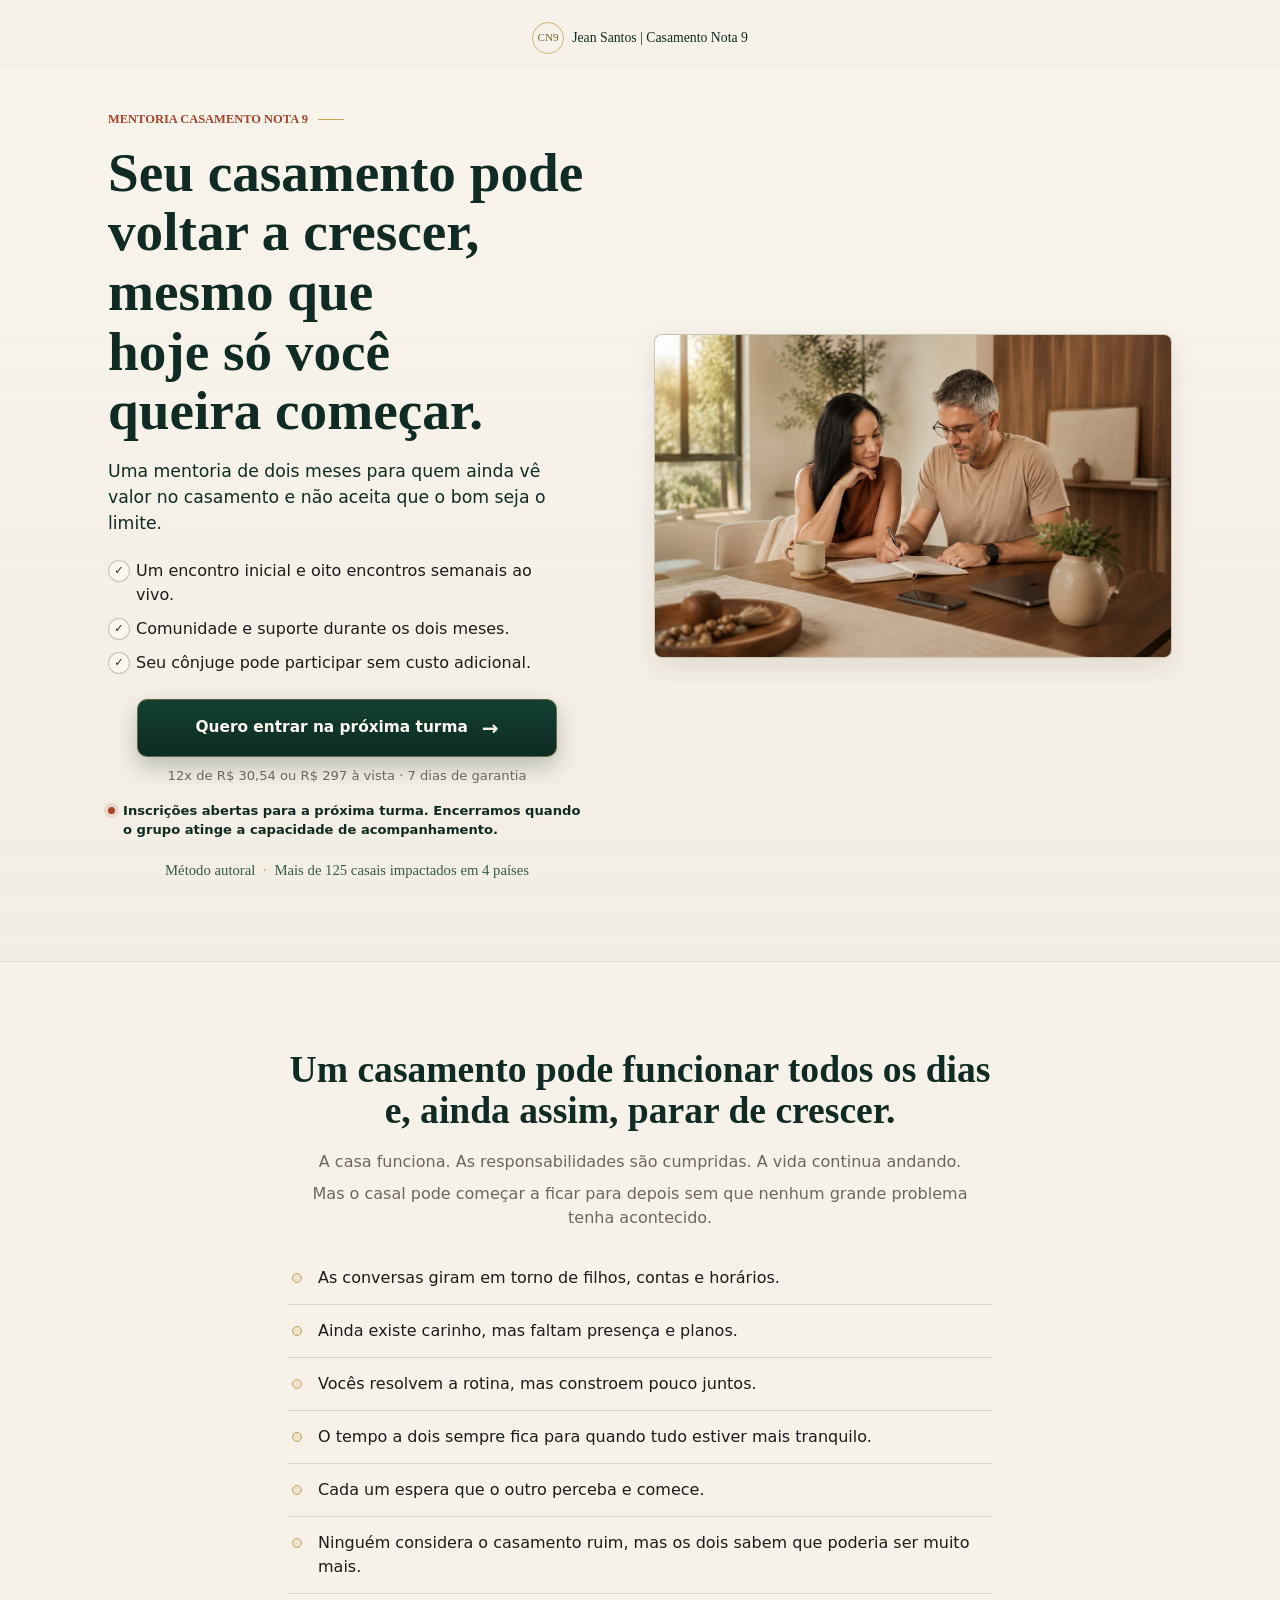
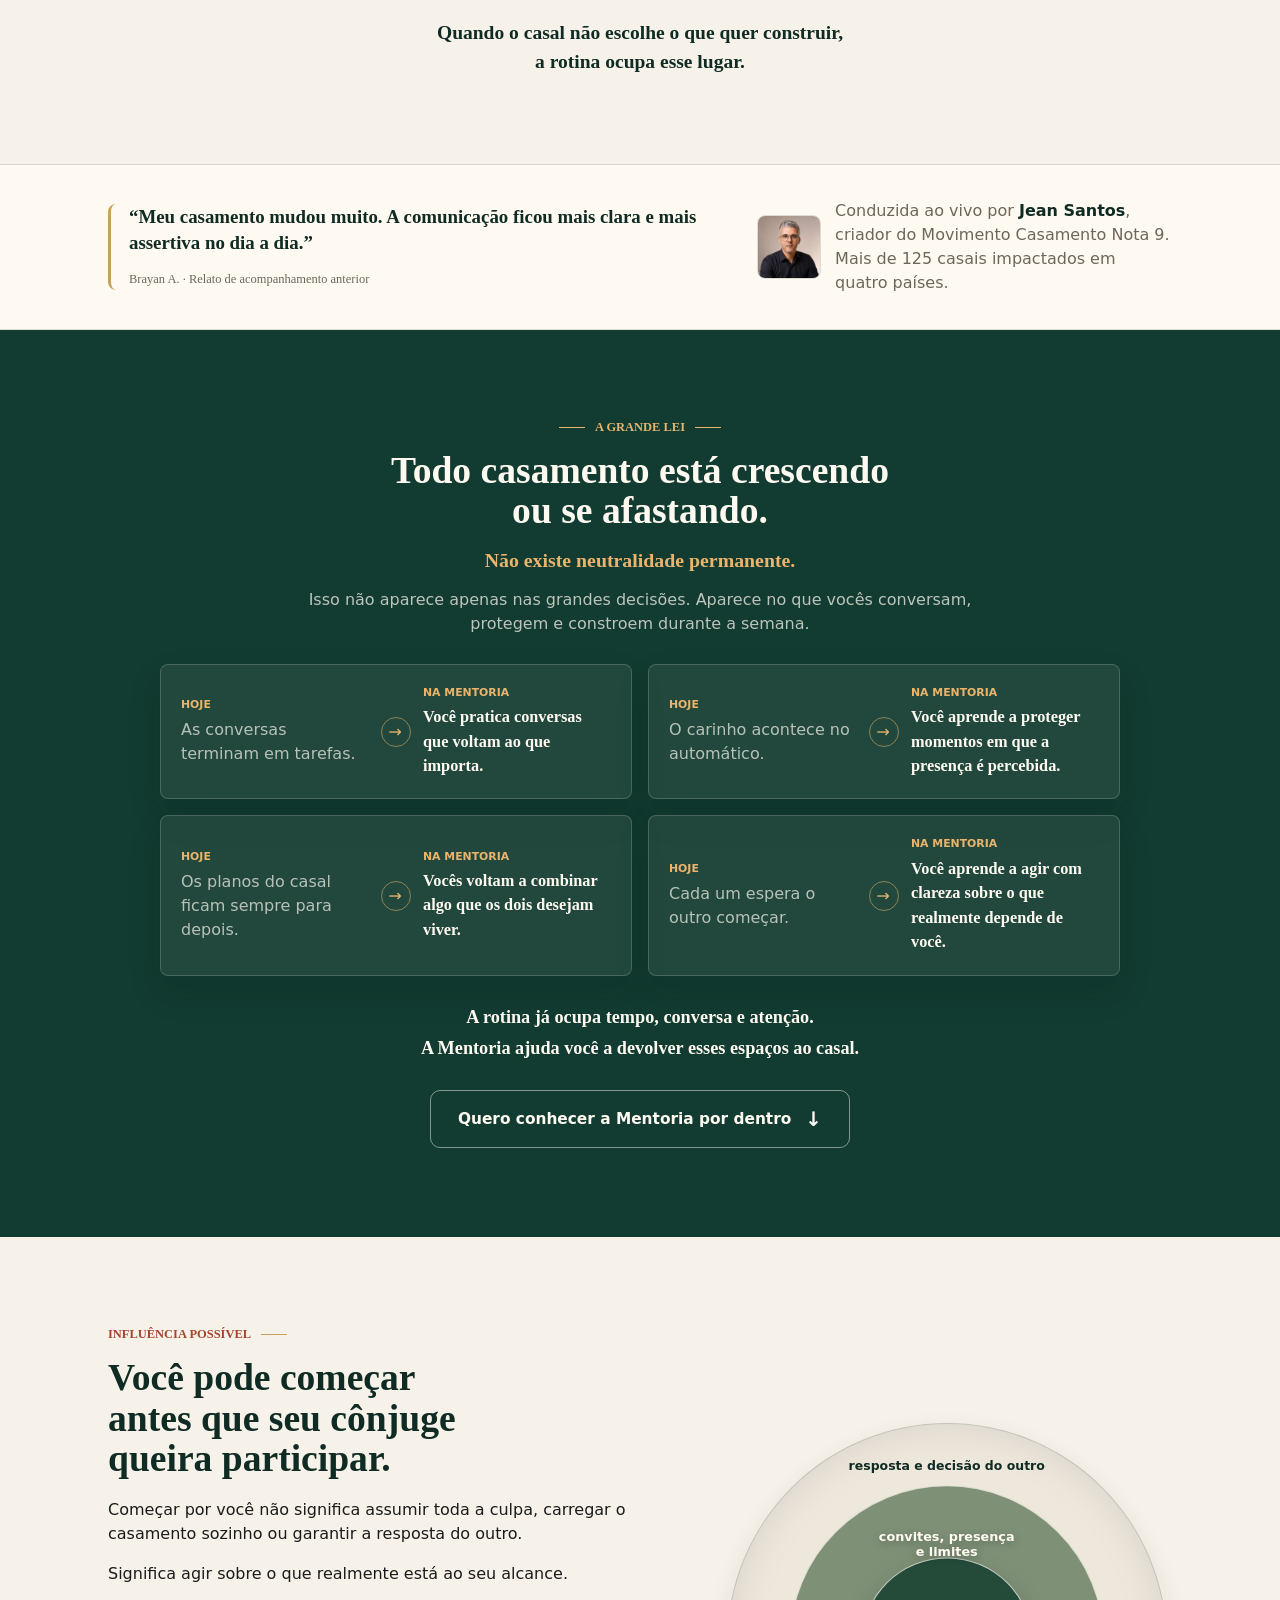
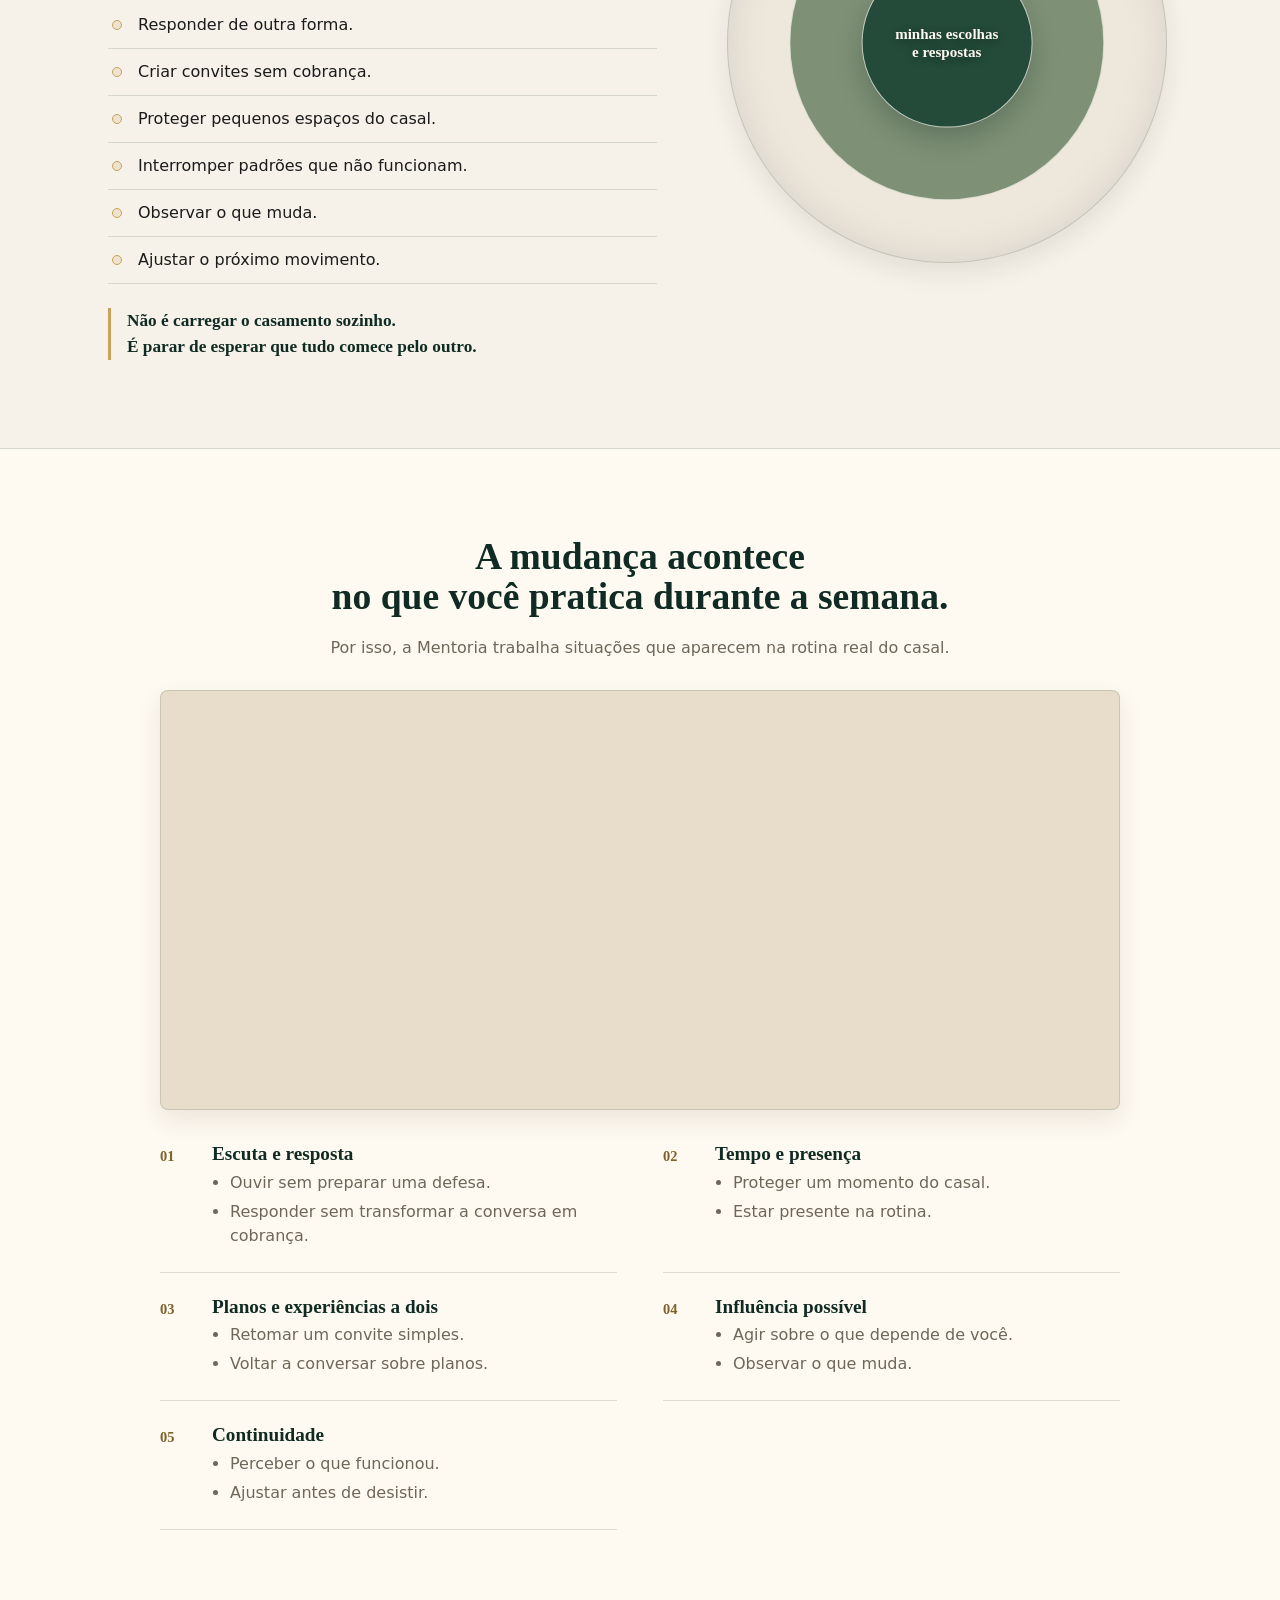
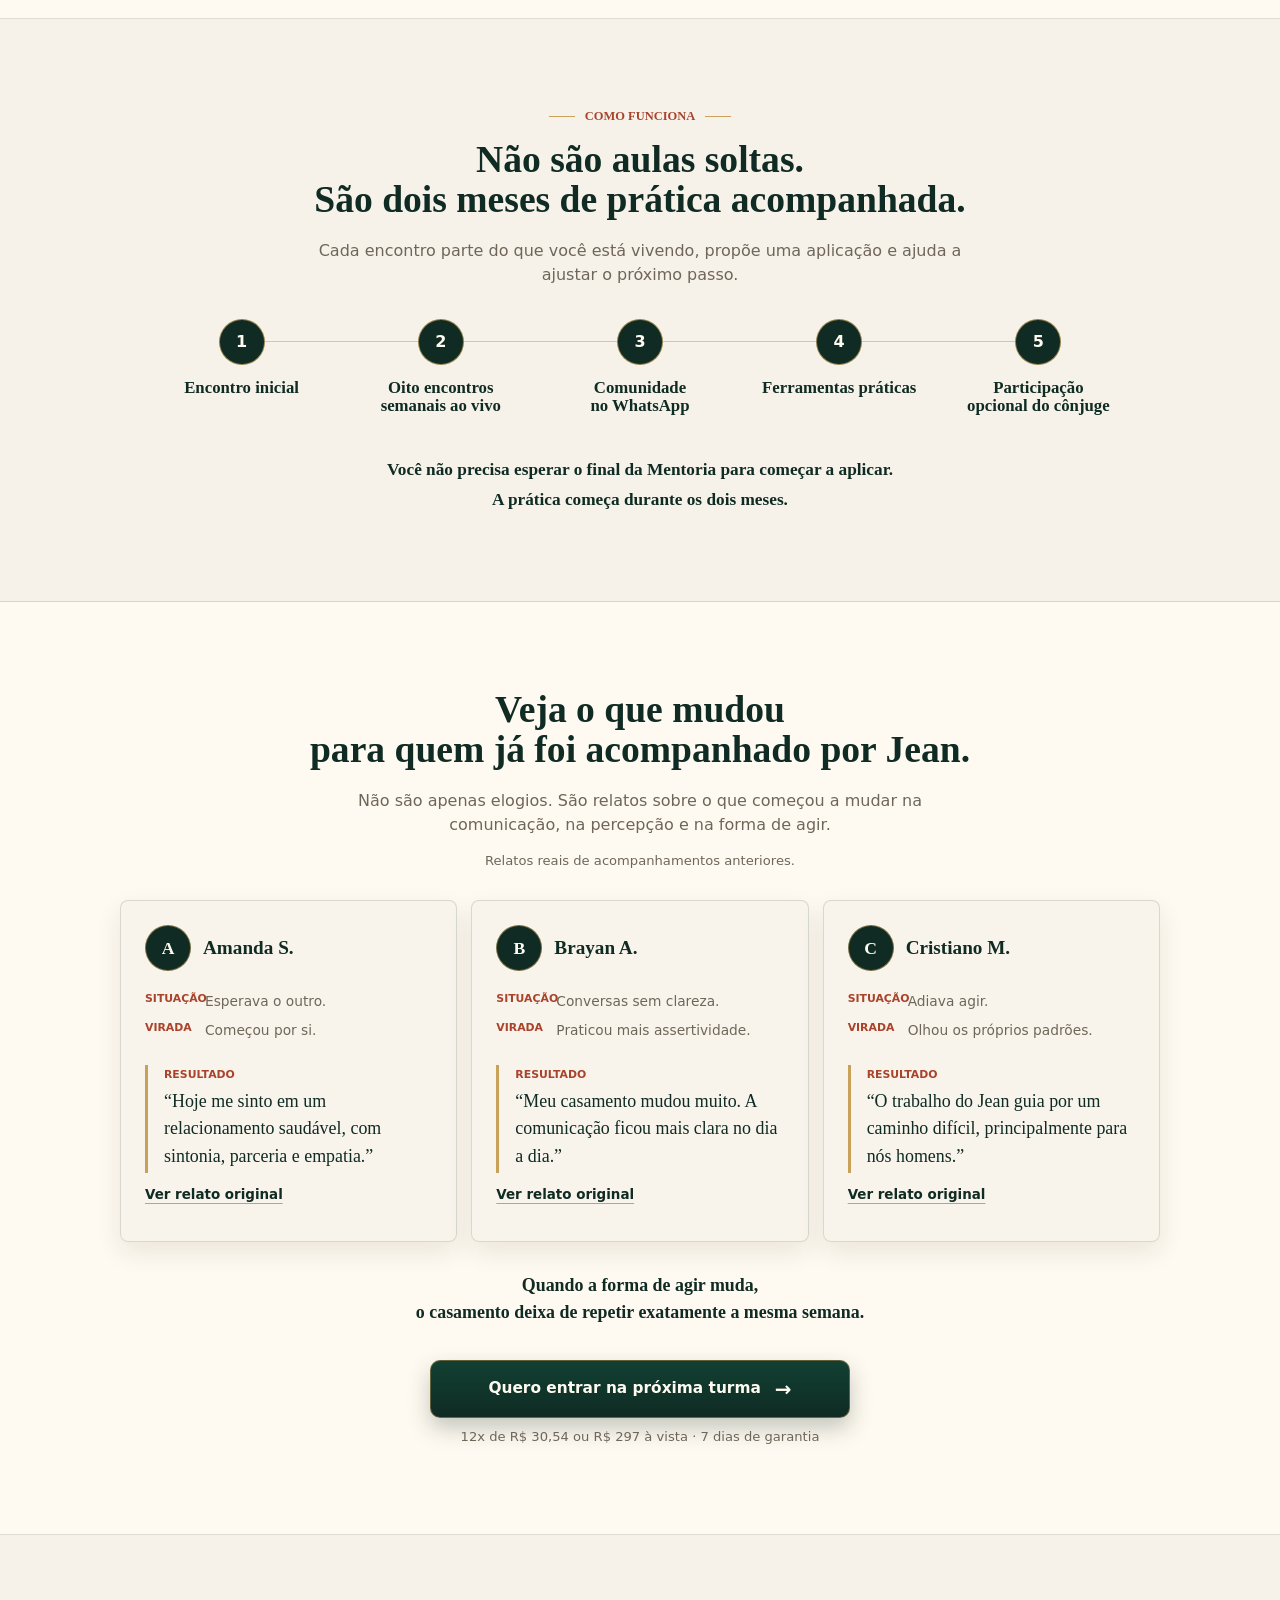
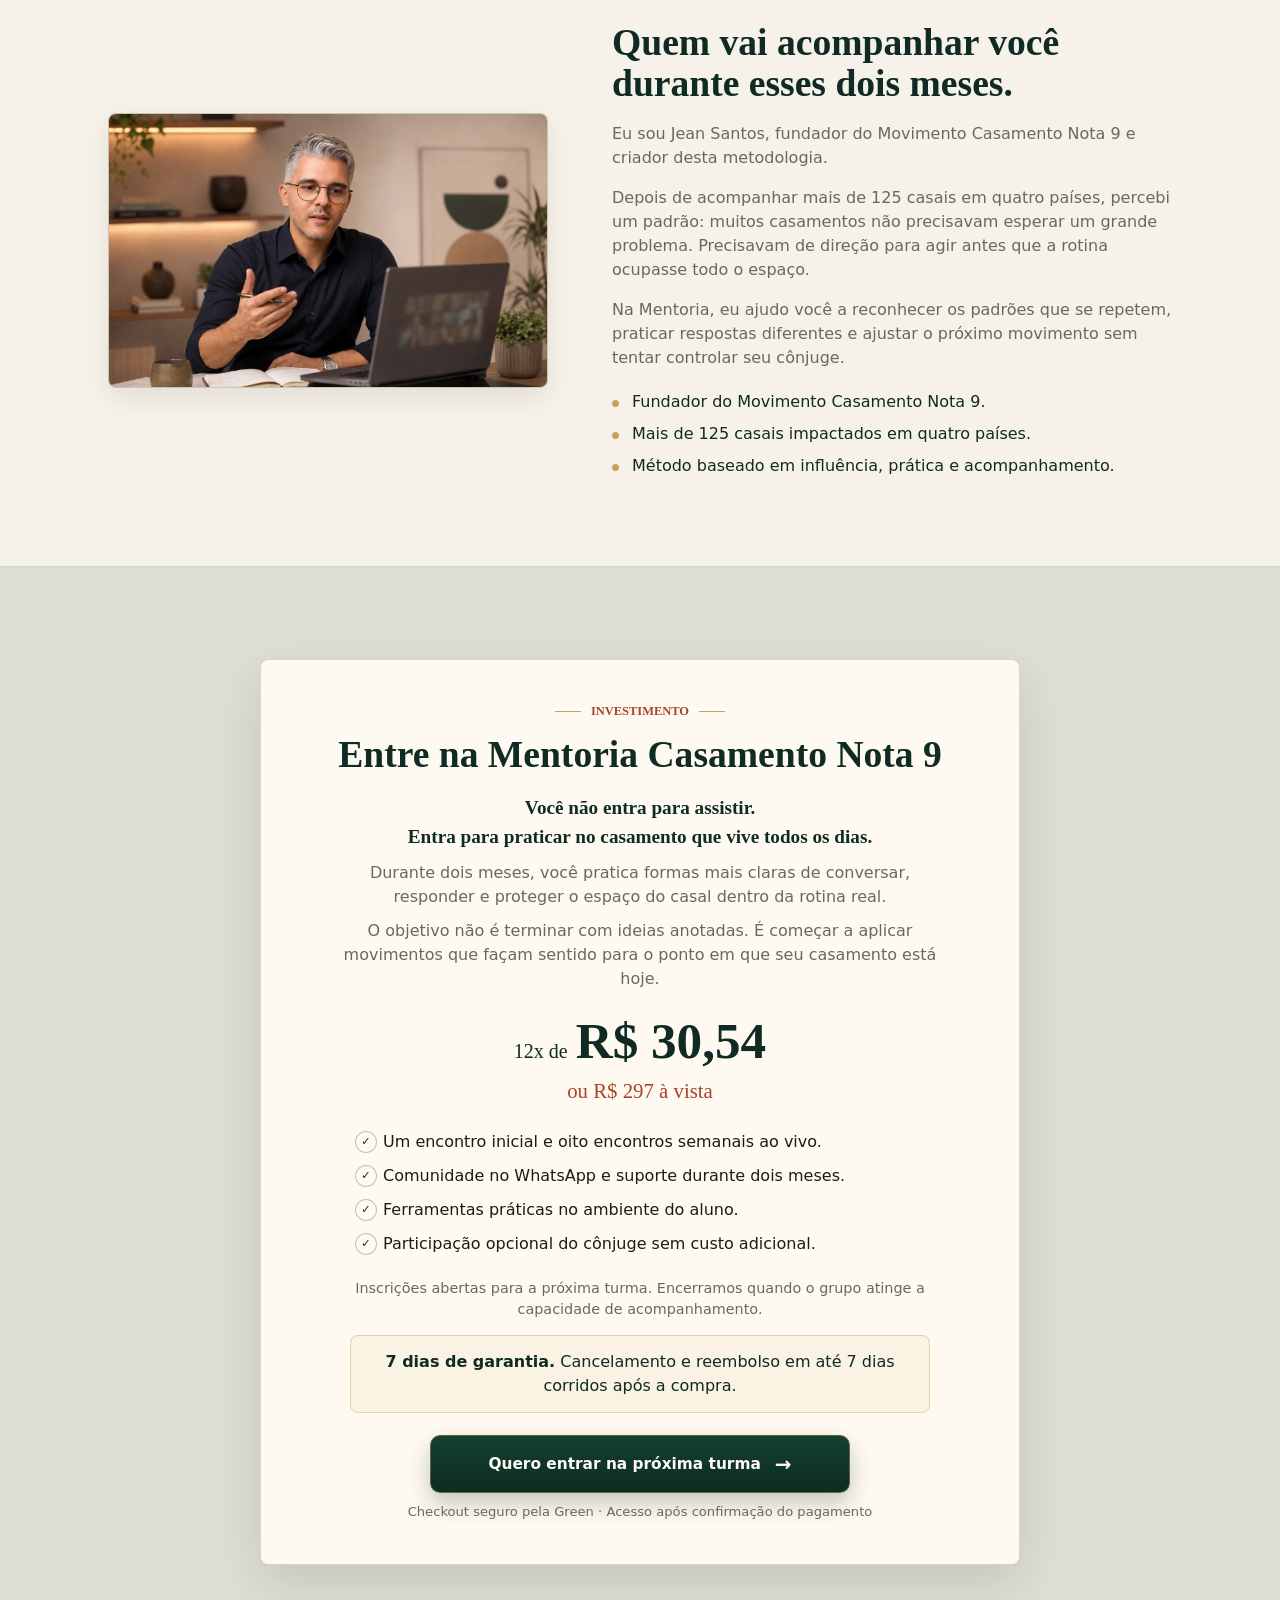
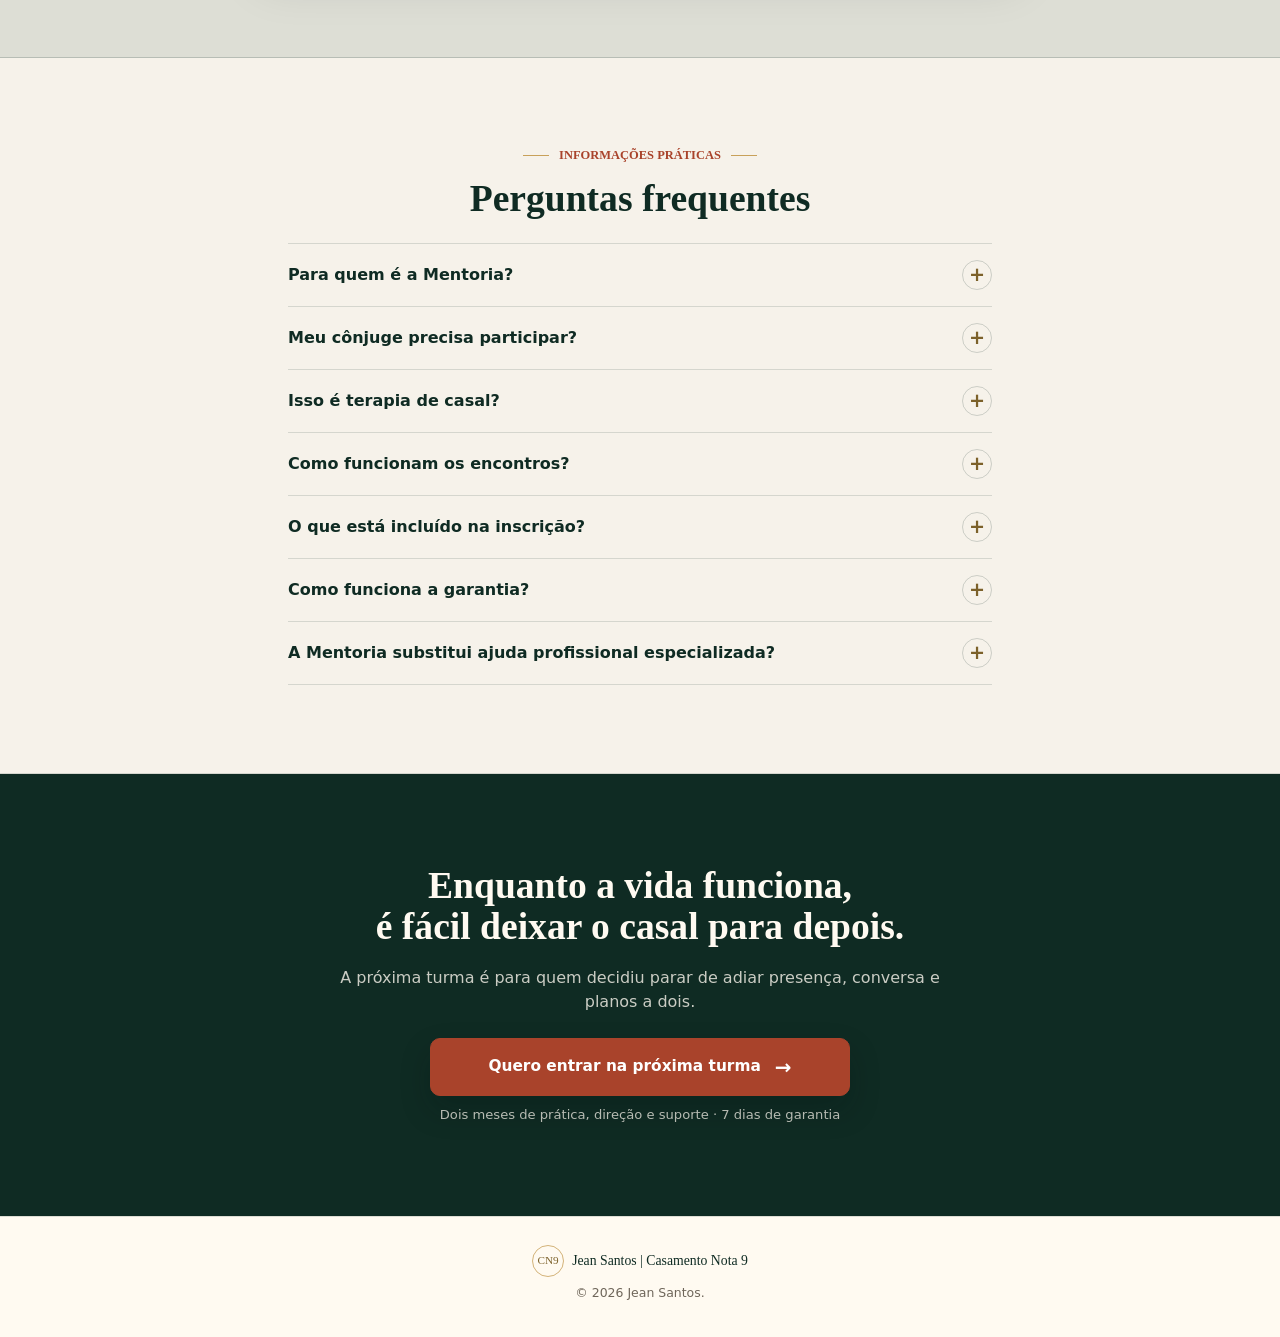
==== commit 82150885: "copy: refine mentoring impact sequence" ====
--- a/mentoria-em-grupo/index.html
+++ b/mentoria-em-grupo/index.html
@@ -3,14 +3,14 @@
   <head>
     <meta charset="utf-8">
     <meta name="viewport" content="width=device-width, initial-scale=1">
-    <meta name="description" content="Dois meses para praticar conversas mais claras, proteger tempo a dois e voltar a construir planos no casamento.">
+    <meta name="description" content="Uma mentoria de dois meses para quem ainda vê valor no casamento e não aceita que o bom seja o limite.">
     <meta name="theme-color" content="#f6f2ea">
     <link rel="canonical" href="https://casamentonota9.vercel.app/mentoria-em-grupo">
     <meta property="og:type" content="website">
     <meta property="og:locale" content="pt_BR">
     <meta property="og:site_name" content="Casamento Nota 9">
     <meta property="og:title" content="Mentoria Casamento Nota 9 | Jean Santos">
-    <meta property="og:description" content="Dois meses para praticar conversas mais claras, proteger tempo a dois e voltar a construir planos no casamento.">
+    <meta property="og:description" content="Uma mentoria de dois meses para quem ainda vê valor no casamento e não aceita que o bom seja o limite.">
     <meta property="og:url" content="https://casamentonota9.vercel.app/mentoria-em-grupo">
     <meta property="og:image" content="https://casamentonota9.vercel.app/quiz/assets/images/journey-method-desktop.jpg">
     <meta property="og:image:width" content="1280">
@@ -20,7 +20,7 @@
     <link rel="icon" href="/quiz/assets/icons/favicon.svg?v=20260721-1" type="image/svg+xml">
     <link rel="preload" href="/quiz/assets/images/journey-method-desktop.jpg" as="image" fetchpriority="high">
     <link rel="stylesheet" href="/quiz/assets/css/styles.css?v=20260723-2">
-    <link rel="stylesheet" href="/mentoria-em-grupo/assets/css/styles.css?v=20260723-5">
+    <link rel="stylesheet" href="/mentoria-em-grupo/assets/css/styles.css?v=20260723-6">
   </head>
   <body class="mentoring-page-body">
     <header class="mg-header" aria-label="Identidade Casamento Nota 9">
@@ -35,8 +35,8 @@
         <div class="mg-container mg-hero-grid">
           <div class="mg-hero-copy">
             <p class="mg-kicker">Mentoria Casamento Nota 9</p>
-            <h1 id="mentoring-title">Para quem ainda tem algo bom e se recusa a parar no bom.</h1>
-            <p class="mg-lead">Em dois meses, você aprende a interromper conversas que viram cobrança, proteger tempo a dois e voltar a construir planos, mesmo que seu cônjuge ainda não participe.</p>
+            <h1 id="mentoring-title">Seu casamento pode voltar a crescer, <span class="mg-title-line">mesmo que hoje só você queira começar.</span></h1>
+            <p class="mg-lead">Uma mentoria de dois meses para quem ainda vê valor no casamento e não aceita que o bom seja o limite.</p>
             <ul class="mg-check-list mg-hero-points">
               <li>Um encontro inicial e oito encontros semanais ao vivo.</li>
               <li>Comunidade e suporte durante os dois meses.</li>
@@ -61,18 +61,20 @@
 
       <section class="mg-band" aria-labelledby="recognition-title" data-mentoring-section="reconhecimento" data-section-order="2">
         <div class="mg-container mg-reading-column">
-          <p class="mg-kicker">Reconhecimento</p>
-          <h2 id="recognition-title">Seu casamento pode funcionar e ainda ter muito espaço para crescer.</h2>
-          <p class="mg-intro">Esta Mentoria faz sentido quando o casamento ainda tem valor, mas a rotina começou a ocupar o espaço que antes pertencia ao casal.</p>
+          <h2 id="recognition-title">Um casamento pode funcionar todos os dias <span class="mg-title-line">e, ainda assim, parar de crescer.</span></h2>
+          <div class="mg-intro mg-intro-stack">
+            <p>A casa funciona. As responsabilidades são cumpridas. A vida continua andando.</p>
+            <p>Mas o casal pode começar a ficar para depois sem que nenhum grande problema tenha acontecido.</p>
+          </div>
           <ul class="mg-editorial-list">
-            <li>A casa funciona, mas o casal quase sempre fica para depois.</li>
             <li>As conversas giram em torno de filhos, contas e horários.</li>
             <li>Ainda existe carinho, mas faltam presença e planos.</li>
             <li>Vocês resolvem a rotina, mas constroem pouco juntos.</li>
-            <li>Esperar o outro mudar primeiro não tem funcionado.</li>
-            <li>Você quer começar sem carregar o casamento sozinho.</li>
+            <li>O tempo a dois sempre fica para quando tudo estiver mais tranquilo.</li>
+            <li>Cada um espera que o outro perceba e comece.</li>
+            <li>Ninguém considera o casamento ruim, mas os dois sabem que poderia ser muito mais.</li>
           </ul>
-          <p class="mg-closing-line">Quando nada novo é escolhido de propósito, a rotina continua escolhendo pelo casal.</p>
+          <p class="mg-closing-line mg-centered-line">Quando o casal não escolhe o que quer construir, <span class="mg-title-line">a rotina ocupa esse lugar.</span></p>
         </div>
       </section>
 
@@ -91,22 +93,25 @@
 
       <section class="mg-band mg-transformation" aria-labelledby="transformation-title" data-mentoring-section="movimento" data-section-order="4">
         <div class="mg-container">
-          <h2 id="transformation-title">Do casamento administrado pela rotina ao casamento construído por escolha.</h2>
+          <p class="mg-kicker">A grande lei</p>
+          <h2 id="transformation-title">Todo casamento está crescendo <span class="mg-title-line">ou se afastando.</span></h2>
+          <p class="mg-law-statement">Não existe neutralidade permanente.</p>
+          <p class="mg-section-intro">Isso não aparece apenas nas grandes decisões. Aparece no que vocês conversam, protegem e constroem durante a semana.</p>
           <div class="mg-shifts" aria-label="Mudanças trabalhadas durante a mentoria">
             <article class="mg-shift">
               <div class="mg-shift-from"><span>Hoje</span><p>As conversas terminam em tarefas.</p></div>
               <span class="mg-shift-arrow" aria-hidden="true">&darr;</span>
-              <div class="mg-shift-to"><span>Na Mentoria</span><p>Vocês praticam conversas que voltam ao que importa.</p></div>
+              <div class="mg-shift-to"><span>Na Mentoria</span><p>Você pratica conversas que voltam ao que importa.</p></div>
             </article>
             <article class="mg-shift">
               <div class="mg-shift-from"><span>Hoje</span><p>O carinho acontece no automático.</p></div>
               <span class="mg-shift-arrow" aria-hidden="true">&darr;</span>
-              <div class="mg-shift-to"><span>Na Mentoria</span><p>Vocês protegem momentos em que a presença é percebida.</p></div>
+              <div class="mg-shift-to"><span>Na Mentoria</span><p>Você aprende a proteger momentos em que a presença é percebida.</p></div>
             </article>
             <article class="mg-shift">
               <div class="mg-shift-from"><span>Hoje</span><p>Os planos do casal ficam sempre para depois.</p></div>
               <span class="mg-shift-arrow" aria-hidden="true">&darr;</span>
-              <div class="mg-shift-to"><span>Na Mentoria</span><p>Vocês voltam a combinar algo que os dois esperam viver.</p></div>
+              <div class="mg-shift-to"><span>Na Mentoria</span><p>Vocês voltam a combinar algo que os dois desejam viver.</p></div>
             </article>
             <article class="mg-shift">
               <div class="mg-shift-from"><span>Hoje</span><p>Cada um espera o outro começar.</p></div>
@@ -114,7 +119,10 @@
               <div class="mg-shift-to"><span>Na Mentoria</span><p>Você aprende a agir com clareza sobre o que realmente depende de você.</p></div>
             </article>
           </div>
-          <p class="mg-closing-line mg-centered-line">A rotina já influencia o seu casamento. A Mentoria ajuda você a voltar a escolher a direção.</p>
+          <div class="mg-transformation-close">
+            <p>A rotina já ocupa tempo, conversa e atenção.</p>
+            <p>A Mentoria ajuda você a devolver esses espaços ao casal.</p>
+          </div>
           <div class="mg-inline-cta">
             <a class="button button-secondary mg-cta" href="#como-funciona" data-scroll-target="#como-funciona" data-cta-position="transformation">
               <span>Quero conhecer a Mentoria por dentro</span>
@@ -128,14 +136,18 @@
         <div class="mg-container mg-influence-grid">
           <div class="mg-influence-copy">
             <p class="mg-kicker">Influência possível</p>
-            <h2 id="influence-title">Você pode começar antes que seu cônjuge queira participar.</h2>
-            <p>Começar por você não é assumir culpa, carregar tudo sozinho ou garantir a resposta do outro.</p>
+            <h2 id="influence-title">Você pode começar <span class="mg-title-line">antes que seu cônjuge queira participar.</span></h2>
+            <p>Começar por você não significa assumir toda a culpa, carregar o casamento sozinho ou garantir a resposta do outro.</p>
+            <p>Significa agir sobre o que realmente está ao seu alcance.</p>
             <ul class="mg-editorial-list mg-compact-list">
-              <li>Responder sem transformar conversa em cobrança.</li>
-              <li>Criar convites sem convencer ou controlar.</li>
-              <li>Proteger espaços de presença na rotina.</li>
-              <li>Observar e ajustar o próximo passo.</li>
+              <li>Responder de outra forma.</li>
+              <li>Criar convites sem cobrança.</li>
+              <li>Proteger pequenos espaços do casal.</li>
+              <li>Interromper padrões que não funcionam.</li>
+              <li>Observar o que muda.</li>
+              <li>Ajustar o próximo movimento.</li>
             </ul>
+            <p class="mg-mechanism-close">Não é carregar o casamento sozinho. <span class="mg-title-line">É parar de esperar que tudo comece pelo outro.</span></p>
           </div>
 
           <div class="mg-influence-visual" role="img" aria-label="Diagrama com minhas escolhas e respostas no centro, convites, presença e limites na camada intermediária e resposta e decisão do outro na camada externa.">
@@ -150,7 +162,8 @@
 
       <section class="mg-band mg-band-soft" aria-labelledby="practice-title" data-mentoring-section="pratica" data-section-order="6">
         <div class="mg-container">
-          <h2 id="practice-title">O que você vai praticar durante os dois meses</h2>
+          <h2 id="practice-title">A mudança acontece <span class="mg-title-line">no que você pratica durante a semana.</span></h2>
+          <p class="mg-section-intro">Por isso, a Mentoria trabalha situações que aparecem na rotina real do casal.</p>
           <picture class="mg-wide-media">
             <source media="(min-width: 720px)" srcset="/quiz/assets/images/mentoria-online-desktop.webp">
             <img src="/quiz/assets/images/mentoria-online-mobile.webp" alt="Participante acompanhando uma mentoria online em grupo e fazendo anotações." width="900" height="563" loading="lazy" decoding="async">
@@ -162,8 +175,8 @@
               <div>
                 <h3>Escuta e resposta</h3>
                 <ul>
-                  <li>Ouvir antes de se defender.</li>
-                  <li>Responder sem cobrar.</li>
+                  <li>Ouvir sem preparar uma defesa.</li>
+                  <li>Responder sem transformar a conversa em cobrança.</li>
                 </ul>
               </div>
             </article>
@@ -172,7 +185,7 @@
               <div>
                 <h3>Tempo e presença</h3>
                 <ul>
-                  <li>Proteger tempo do casal.</li>
+                  <li>Proteger um momento do casal.</li>
                   <li>Estar presente na rotina.</li>
                 </ul>
               </div>
@@ -182,8 +195,8 @@
               <div>
                 <h3>Planos e experiências a dois</h3>
                 <ul>
-                  <li>Retomar convites.</li>
-                  <li>Planejar como casal.</li>
+                  <li>Retomar um convite simples.</li>
+                  <li>Voltar a conversar sobre planos.</li>
                 </ul>
               </div>
             </article>
@@ -192,8 +205,8 @@
               <div>
                 <h3>Influência possível</h3>
                 <ul>
-                  <li>Começar pelo que depende de você.</li>
-                  <li>Agir sem controlar o outro.</li>
+                  <li>Agir sobre o que depende de você.</li>
+                  <li>Observar o que muda.</li>
                 </ul>
               </div>
             </article>
@@ -214,37 +227,42 @@
       <section class="mg-band" id="como-funciona" aria-labelledby="journey-title" data-mentoring-section="funcionamento" data-section-order="7">
         <div class="mg-container">
           <p class="mg-kicker">Como funciona</p>
-          <h2 id="journey-title">Como a Mentoria funciona por dentro</h2>
+          <h2 id="journey-title">Não são aulas soltas. <span class="mg-title-line">São dois meses de prática acompanhada.</span></h2>
+          <p class="mg-section-intro">Cada encontro parte do que você está vivendo, propõe uma aplicação e ajuda a ajustar o próximo passo.</p>
           <div class="mg-timeline">
             <article>
               <span>1</span>
-              <div><h3>Encontro inicial</h3><p>Para alinhar o método e seu ponto de partida.</p></div>
+              <div><h3>Encontro inicial</h3></div>
             </article>
             <article>
               <span>2</span>
-              <div><h3>Oito encontros semanais em grupo</h3><p>Ao vivo, para praticar, tirar dúvidas e ajustar.</p></div>
+              <div><h3>Oito encontros semanais ao vivo</h3></div>
             </article>
             <article>
               <span>3</span>
-              <div><h3>Comunidade no WhatsApp</h3><p>Suporte e troca durante os dois meses.</p></div>
+              <div><h3>Comunidade no WhatsApp</h3></div>
             </article>
             <article>
               <span>4</span>
-              <div><h3>Ferramentas práticas</h3><p>Materiais para aplicar no cotidiano.</p></div>
+              <div><h3>Ferramentas práticas</h3></div>
             </article>
             <article>
               <span>5</span>
-              <div><h3>Participação do cônjuge</h3><p>Pode entrar junto sem pagar a mais.</p></div>
-            </article>
+              <div><h3>Participação opcional do cônjuge</h3></div>
+            </article>
+          </div>
+          <div class="mg-format-close">
+            <p>Você não precisa esperar o final da Mentoria para começar a aplicar.</p>
+            <p>A prática começa durante os dois meses.</p>
           </div>
         </div>
       </section>
 
       <section class="mg-band mg-band-soft" aria-labelledby="testimonials-title" data-mentoring-section="relatos" data-section-order="8">
         <div class="mg-container">
-          <p class="mg-kicker">Relatos reais</p>
-          <h2 id="testimonials-title">O que mudou na prática</h2>
-          <p class="mg-section-intro">Relatos reais de acompanhamentos anteriores.</p>
+          <h2 id="testimonials-title">Veja o que mudou <span class="mg-title-line">para quem já foi acompanhado por Jean.</span></h2>
+          <p class="mg-section-intro">Não são apenas elogios. São relatos sobre o que começou a mudar na comunicação, na percepção e na forma de agir.</p>
+          <p class="mg-proof-context">Relatos reais de acompanhamentos anteriores.</p>
 
           <div class="mg-testimonial-carousel">
             <div class="mg-testimonials" id="testimonial-track" tabindex="0" role="region" aria-label="Relatos reais de acompanhamentos anteriores">
@@ -287,6 +305,7 @@
               <button type="button" data-carousel-next aria-label="Ver próximo relato" title="Próximo relato">&rarr;</button>
             </div>
           </div>
+          <p class="mg-proof-conclusion">Quando a forma de agir muda, <span class="mg-title-line">o casamento deixa de repetir exatamente a mesma semana.</span></p>
           <div class="mg-proof-cta">
             <a class="button button-primary mg-cta" data-checkout-position="social_proof" href="https://payfast.greenn.com.br/78038">
               <span>Quero entrar na próxima turma</span>
@@ -304,11 +323,12 @@
             <img src="/quiz/assets/images/jean-mentoria-mobile.webp" alt="Jean Santos conduzindo uma mentoria online." width="900" height="563" loading="lazy" decoding="async">
           </picture>
           <div>
-            <p class="mg-kicker">Autoridade e condução</p>
-            <h2 id="authority-title">Quem conduz essa Mentoria</h2>
-            <p>Eu sou Jean Santos, fundador do Movimento Casamento Nota 9 e criador da metodologia.</p>
-            <p>Ajudo você a reconhecer repetições, praticar respostas e ajustar o próximo passo sem controlar o outro.</p>
+            <h2 id="authority-title">Quem vai acompanhar você <span class="mg-title-line">durante esses dois meses.</span></h2>
+            <p>Eu sou Jean Santos, fundador do Movimento Casamento Nota 9 e criador desta metodologia.</p>
+            <p>Depois de acompanhar mais de 125 casais em quatro países, percebi um padrão: muitos casamentos não precisavam esperar um grande problema. Precisavam de direção para agir antes que a rotina ocupasse todo o espaço.</p>
+            <p>Na Mentoria, eu ajudo você a reconhecer os padrões que se repetem, praticar respostas diferentes e ajustar o próximo movimento sem tentar controlar seu cônjuge.</p>
             <ul class="mg-trust-list">
+              <li>Fundador do Movimento Casamento Nota 9.</li>
               <li>Mais de 125 casais impactados em quatro países.</li>
               <li>Método baseado em influência, prática e acompanhamento.</li>
             </ul>
@@ -322,9 +342,9 @@
             <p class="mg-kicker">Investimento</p>
             <h2 id="offer-title">Entre na Mentoria Casamento Nota 9</h2>
             <div class="mg-offer-desire">
-              <p><strong>Você não entra para apenas assistir a nove encontros.</strong></p>
-              <p>Durante dois meses, pratica conversas mais claras e protege o espaço do casal na rotina real.</p>
-              <p>A meta é terminar com escolhas em aplicação, não apenas ideias anotadas.</p>
+              <p><strong>Você não entra para assistir. <span class="mg-title-line">Entra para praticar no casamento que vive todos os dias.</span></strong></p>
+              <p>Durante dois meses, você pratica formas mais claras de conversar, responder e proteger o espaço do casal dentro da rotina real.</p>
+              <p>O objetivo não é terminar com ideias anotadas. É começar a aplicar movimentos que façam sentido para o ponto em que seu casamento está hoje.</p>
             </div>
             <div class="mg-price" aria-label="12 parcelas de 30 reais e 54 centavos, ou 297 reais à vista">
               <p><span>12x de</span> <strong>R$ 30,54</strong></p>
@@ -388,8 +408,8 @@
 
       <section class="mg-final" aria-labelledby="final-title" data-mentoring-section="cta_final" data-section-order="12">
         <div class="mg-container mg-reading-column">
-          <h2 id="final-title">Enquanto tudo funciona, é fácil adiar o que faria vocês voltar a crescer.</h2>
-          <p>Se ainda existe valor no que vocês construíram, a próxima turma pode ser o ponto de partida para voltar a escolher presença, conversa e planos a dois.</p>
+          <h2 id="final-title">Enquanto a vida funciona, <span class="mg-title-line">é fácil deixar o casal para depois.</span></h2>
+          <p>A próxima turma é para quem decidiu parar de adiar presença, conversa e planos a dois.</p>
           <div class="mg-cta-wrap">
             <a class="button button-primary mg-cta" data-checkout-position="final_cta" href="https://payfast.greenn.com.br/78038">
               <span>Quero entrar na próxima turma</span>
--- a/mentoria-em-grupo/assets/css/styles.css
+++ b/mentoria-em-grupo/assets/css/styles.css
@@ -315,6 +315,19 @@
   max-width: 680px;
 }
 
+.mg-title-line {
+  display: block;
+}
+
+.mg-intro-stack {
+  display: grid;
+  gap: 8px;
+}
+
+.mg-intro-stack p {
+  margin: 0;
+}
+
 .mg-editorial-list {
   display: grid;
   gap: 0;
@@ -378,6 +391,39 @@
   color: rgba(255, 250, 241, 0.72);
 }
 
+.mg-law-statement {
+  margin: -4px auto 12px;
+  color: #eab46c;
+  font-family: var(--serif);
+  font-size: 1.24rem;
+  font-weight: 700;
+  text-align: center;
+}
+
+.mg-transformation-close,
+.mg-format-close {
+  max-width: 720px;
+  margin: 28px auto 0;
+  text-align: center;
+}
+
+.mg-transformation-close {
+  color: var(--marfim-2);
+  font-family: var(--serif);
+  font-size: 1.14rem;
+  font-weight: 700;
+}
+
+.mg-transformation-close p,
+.mg-format-close p {
+  margin: 0;
+}
+
+.mg-transformation-close p + p,
+.mg-format-close p + p {
+  margin-top: 4px;
+}
+
 .mg-inline-cta {
   display: grid;
   justify-items: center;
@@ -472,6 +518,16 @@
 .mg-influence-copy .mg-kicker::before,
 .mg-authority-grid .mg-kicker::before {
   display: none;
+}
+
+.mg-mechanism-close {
+  margin: 24px 0 0;
+  padding-left: 16px;
+  border-left: 3px solid var(--ouro);
+  color: var(--verde);
+  font-family: var(--serif);
+  font-size: 1.08rem;
+  font-weight: 700;
 }
 
 .mg-compact-list li {
@@ -642,6 +698,13 @@
   border-left: 3px solid var(--ouro);
   color: var(--verde);
   background: rgba(200, 161, 90, 0.09);
+}
+
+.mg-format-close {
+  color: var(--verde);
+  font-family: var(--serif);
+  font-size: 1.08rem;
+  font-weight: 700;
 }
 
 .mg-testimonial-carousel {
@@ -838,6 +901,23 @@
   margin-top: 34px;
 }
 
+.mg-proof-context {
+  margin: -8px auto 0;
+  color: var(--muted);
+  font-size: 0.82rem;
+  text-align: center;
+}
+
+.mg-proof-conclusion {
+  max-width: 720px;
+  margin: 30px auto 0;
+  color: var(--verde);
+  font-family: var(--serif);
+  font-size: 1.12rem;
+  font-weight: 700;
+  text-align: center;
+}
+
 .mg-authority-grid {
   display: grid;
   gap: 30px;
